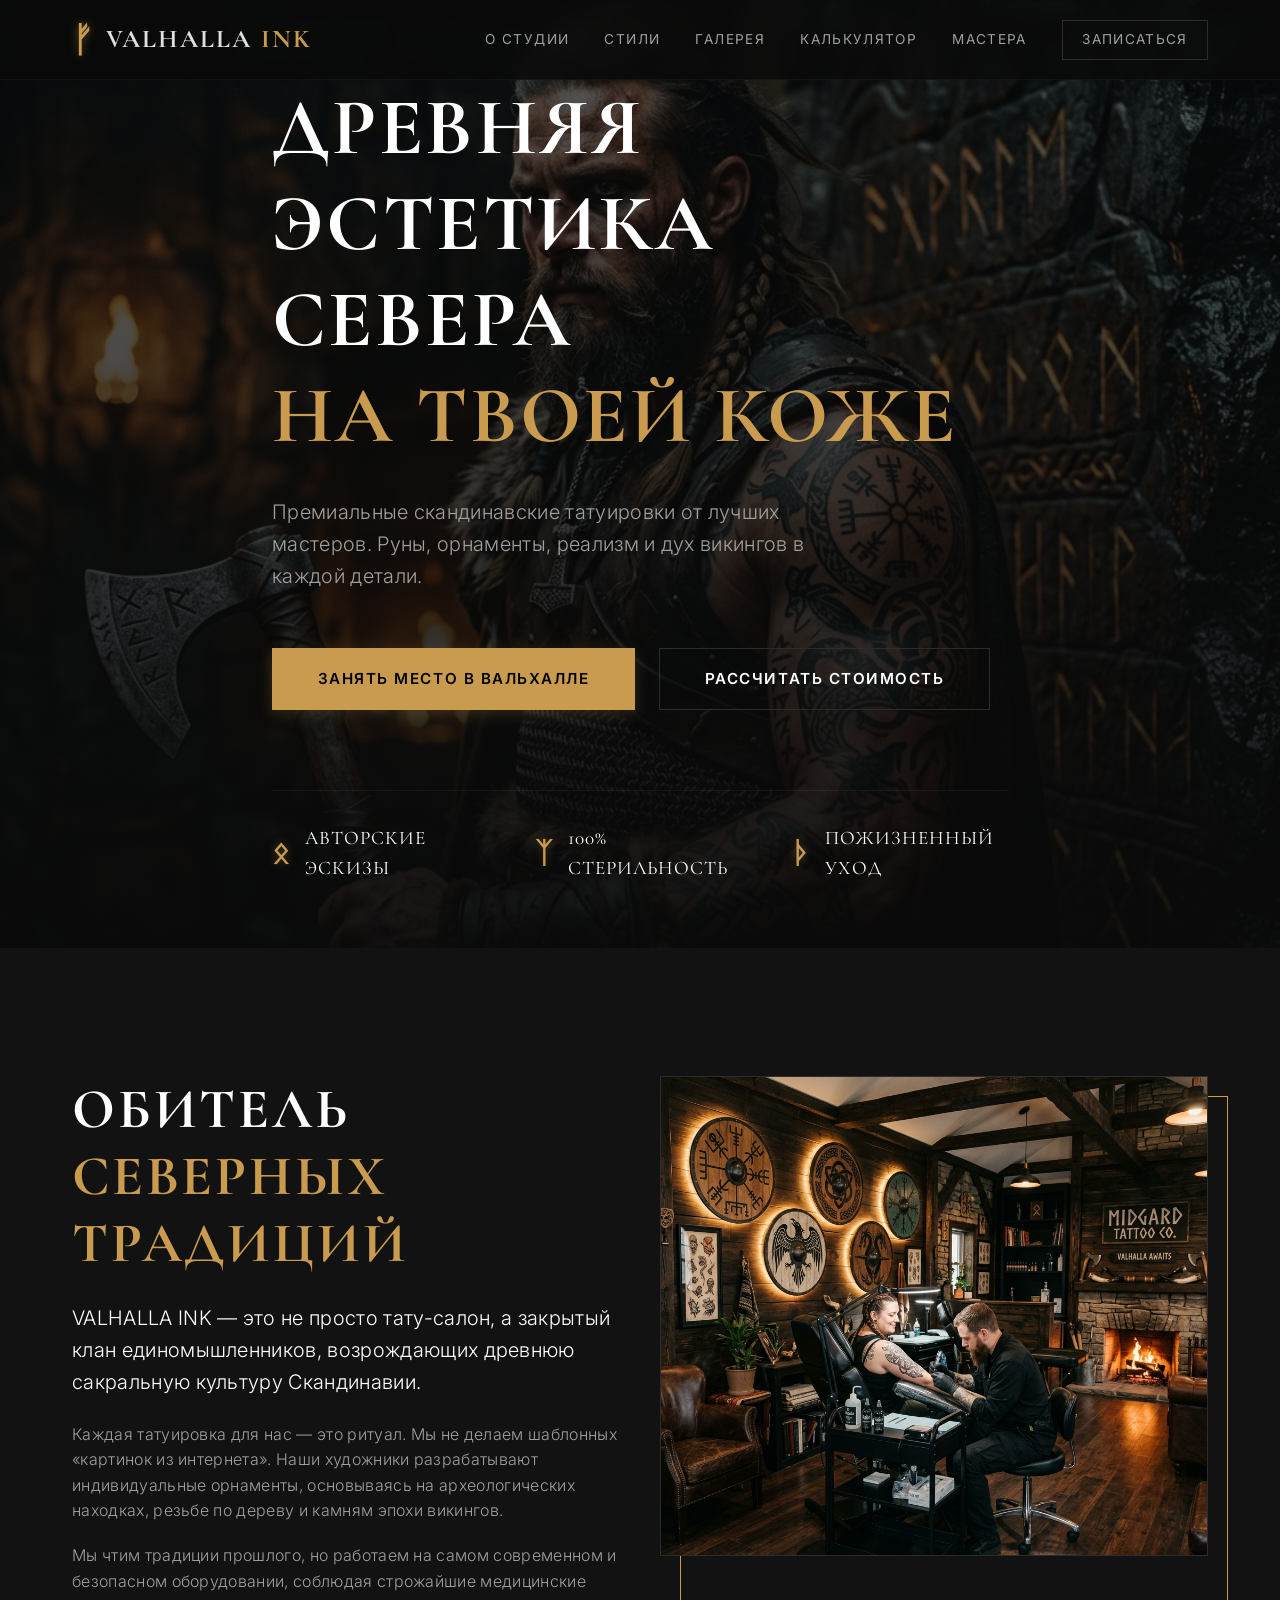
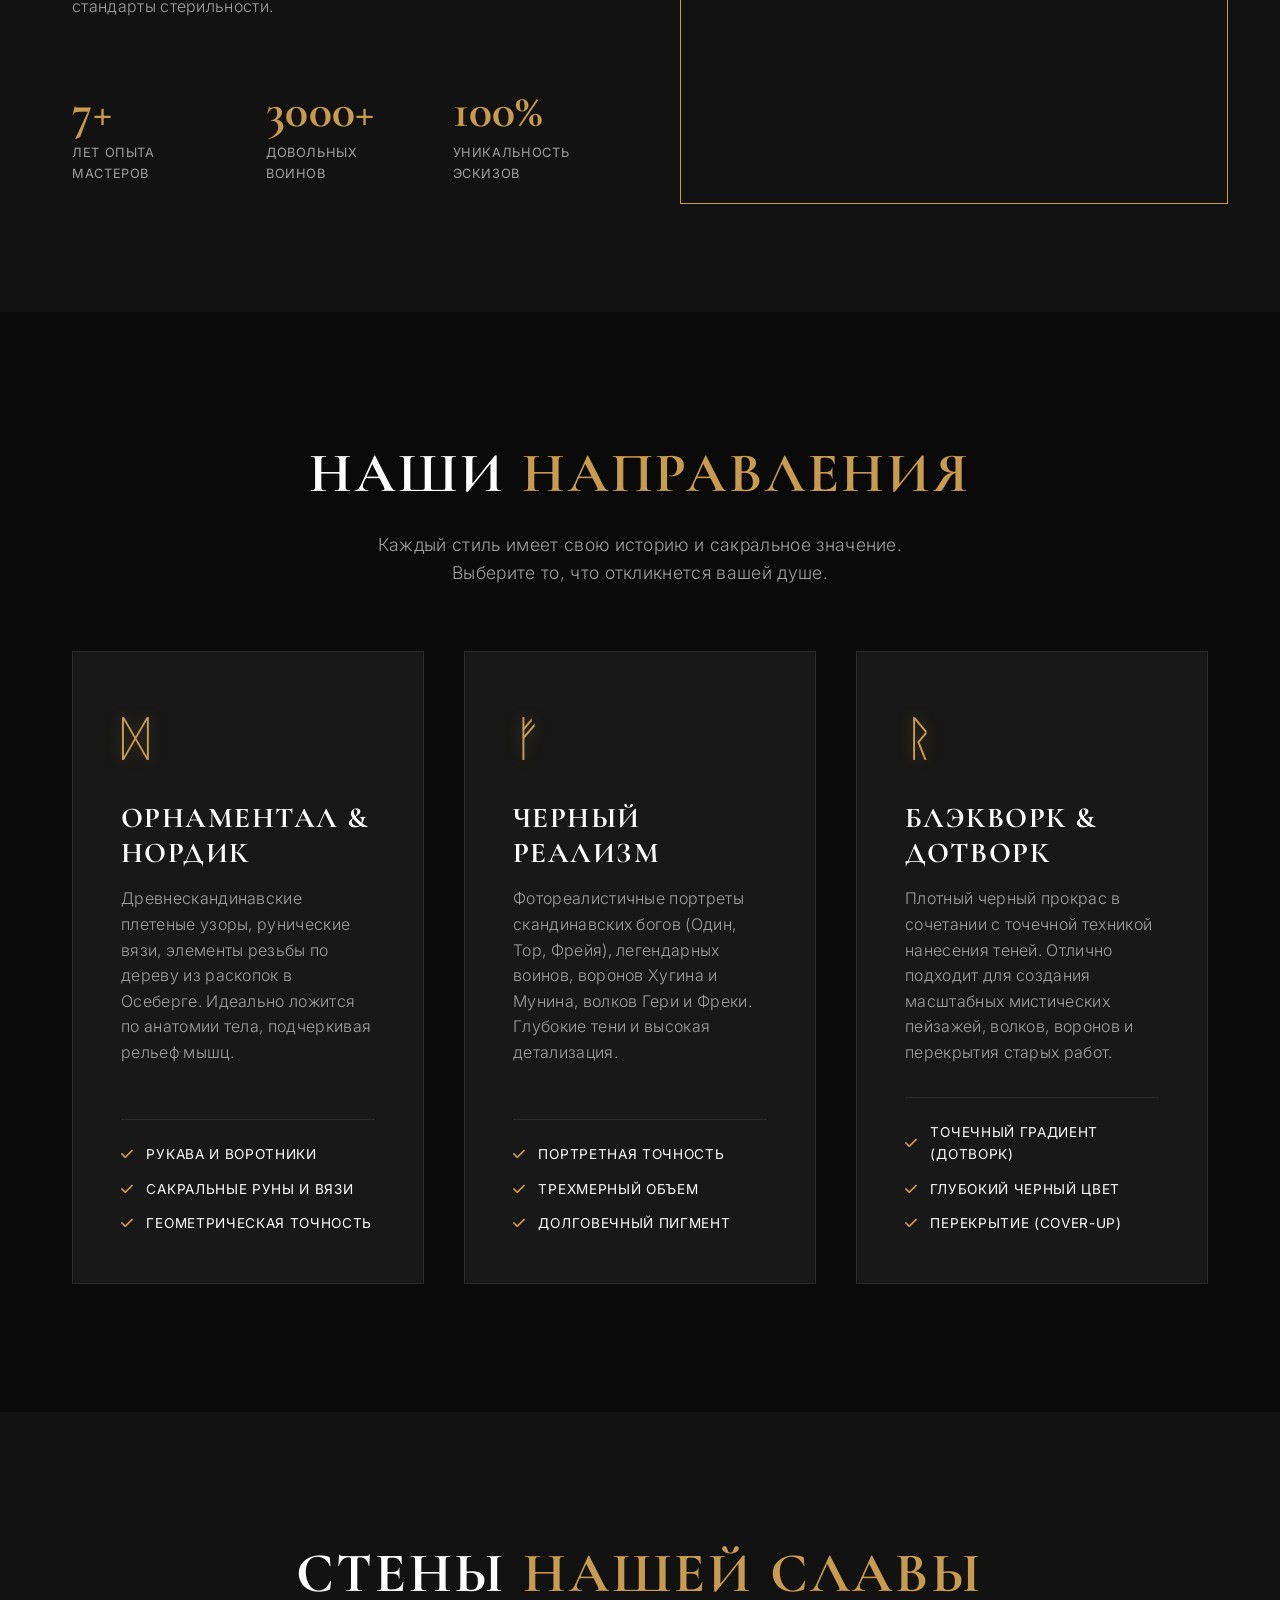
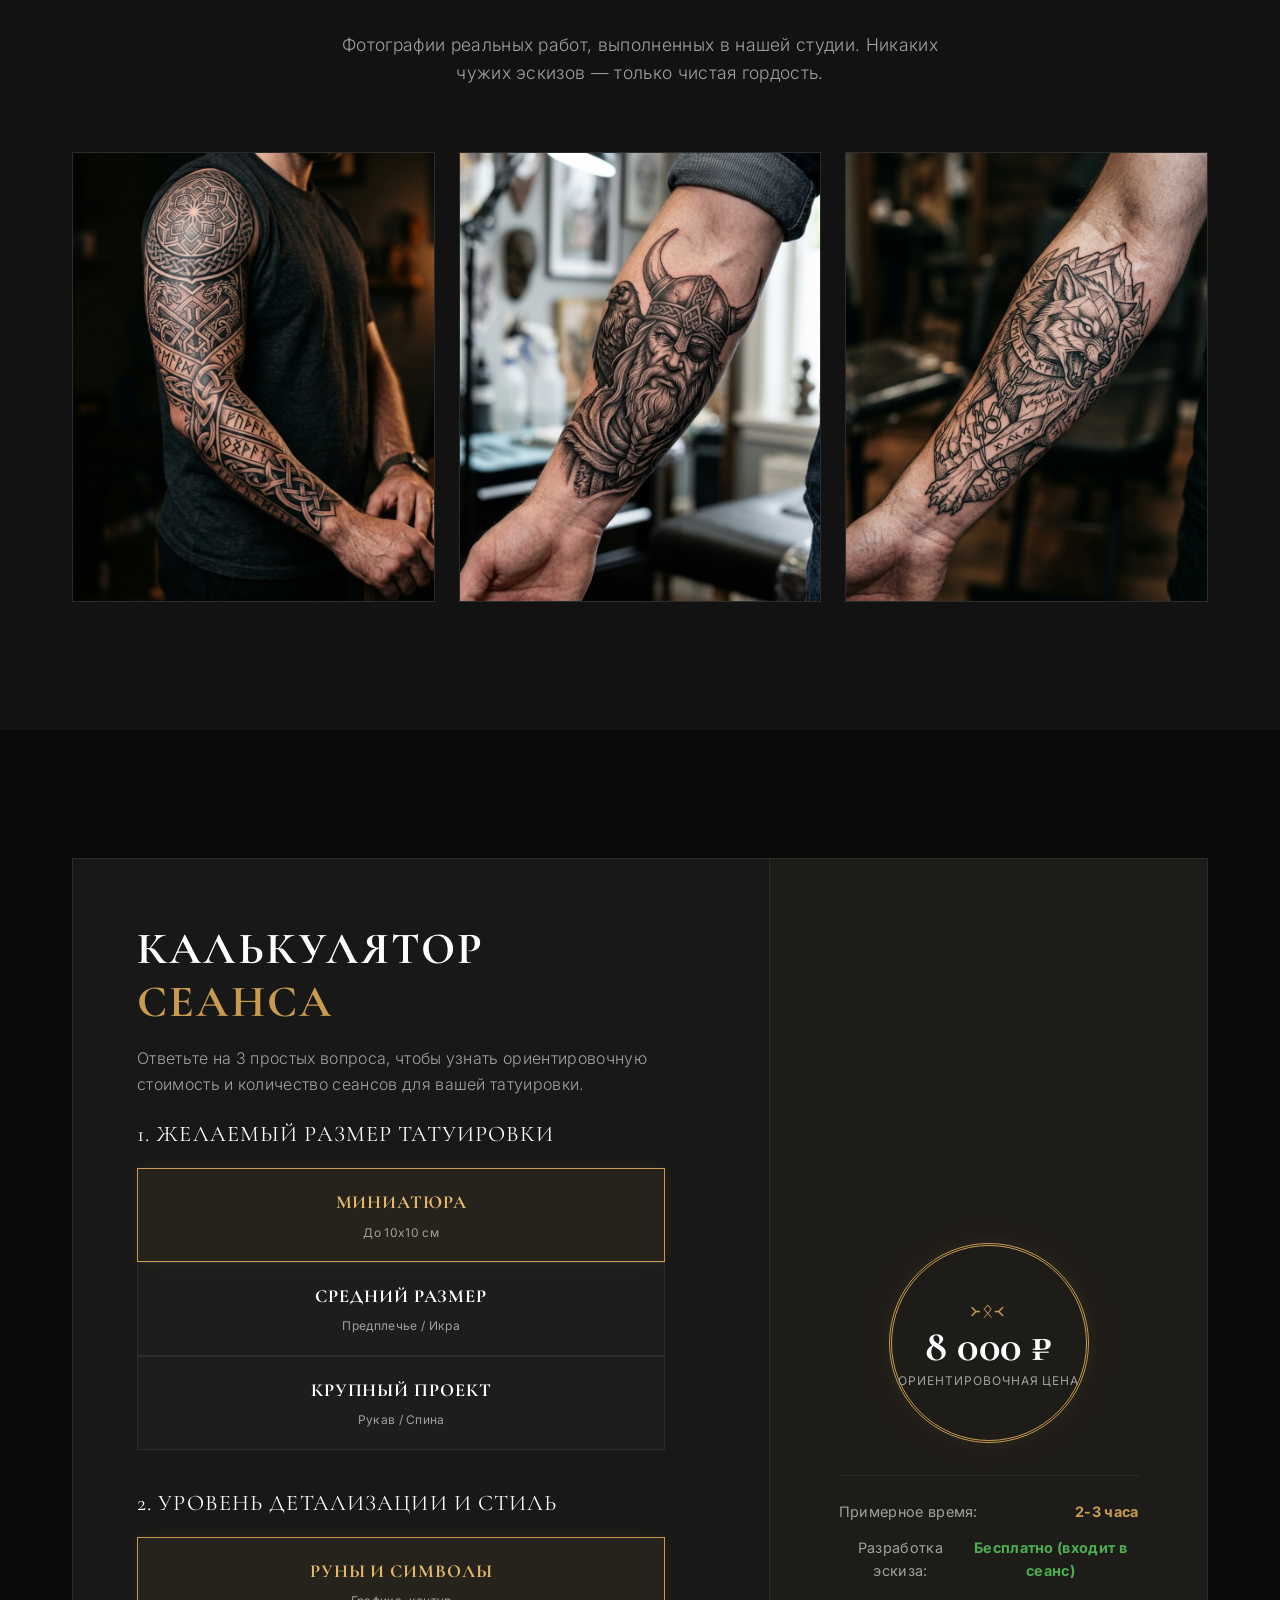
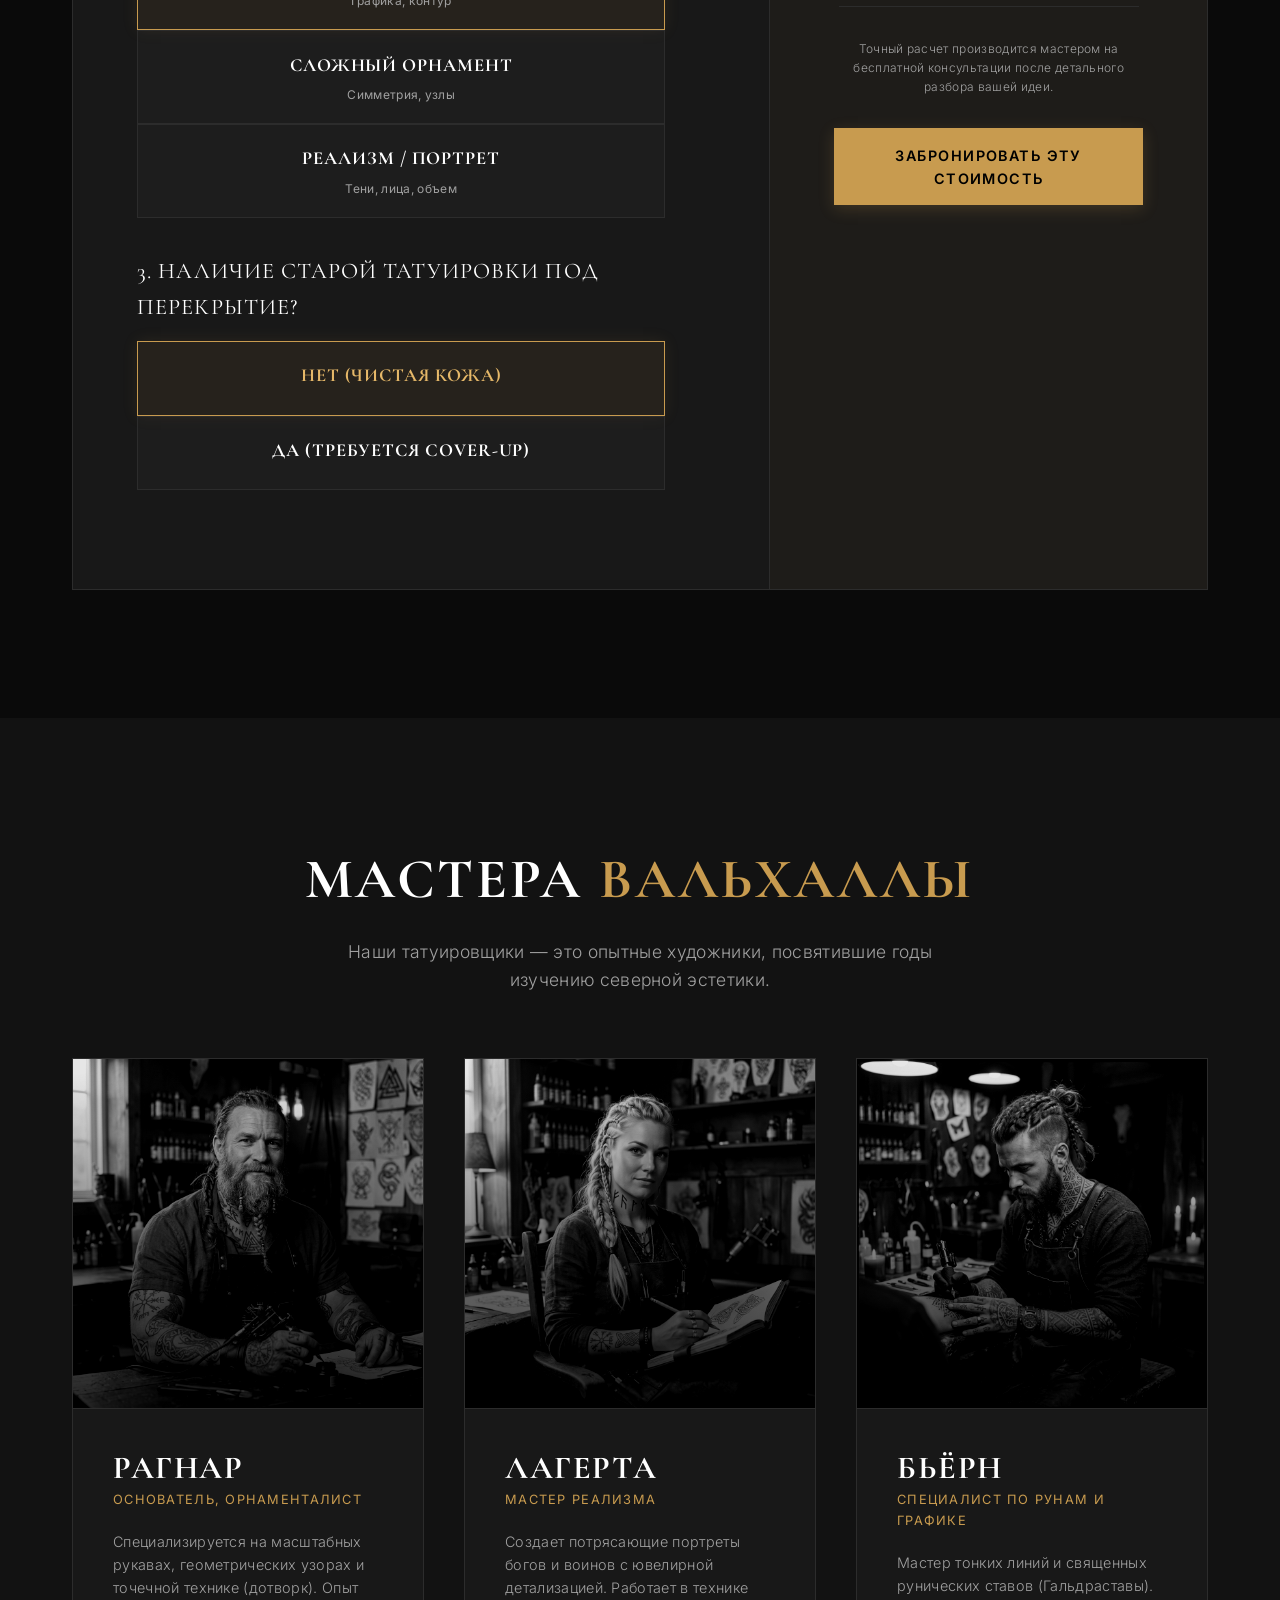
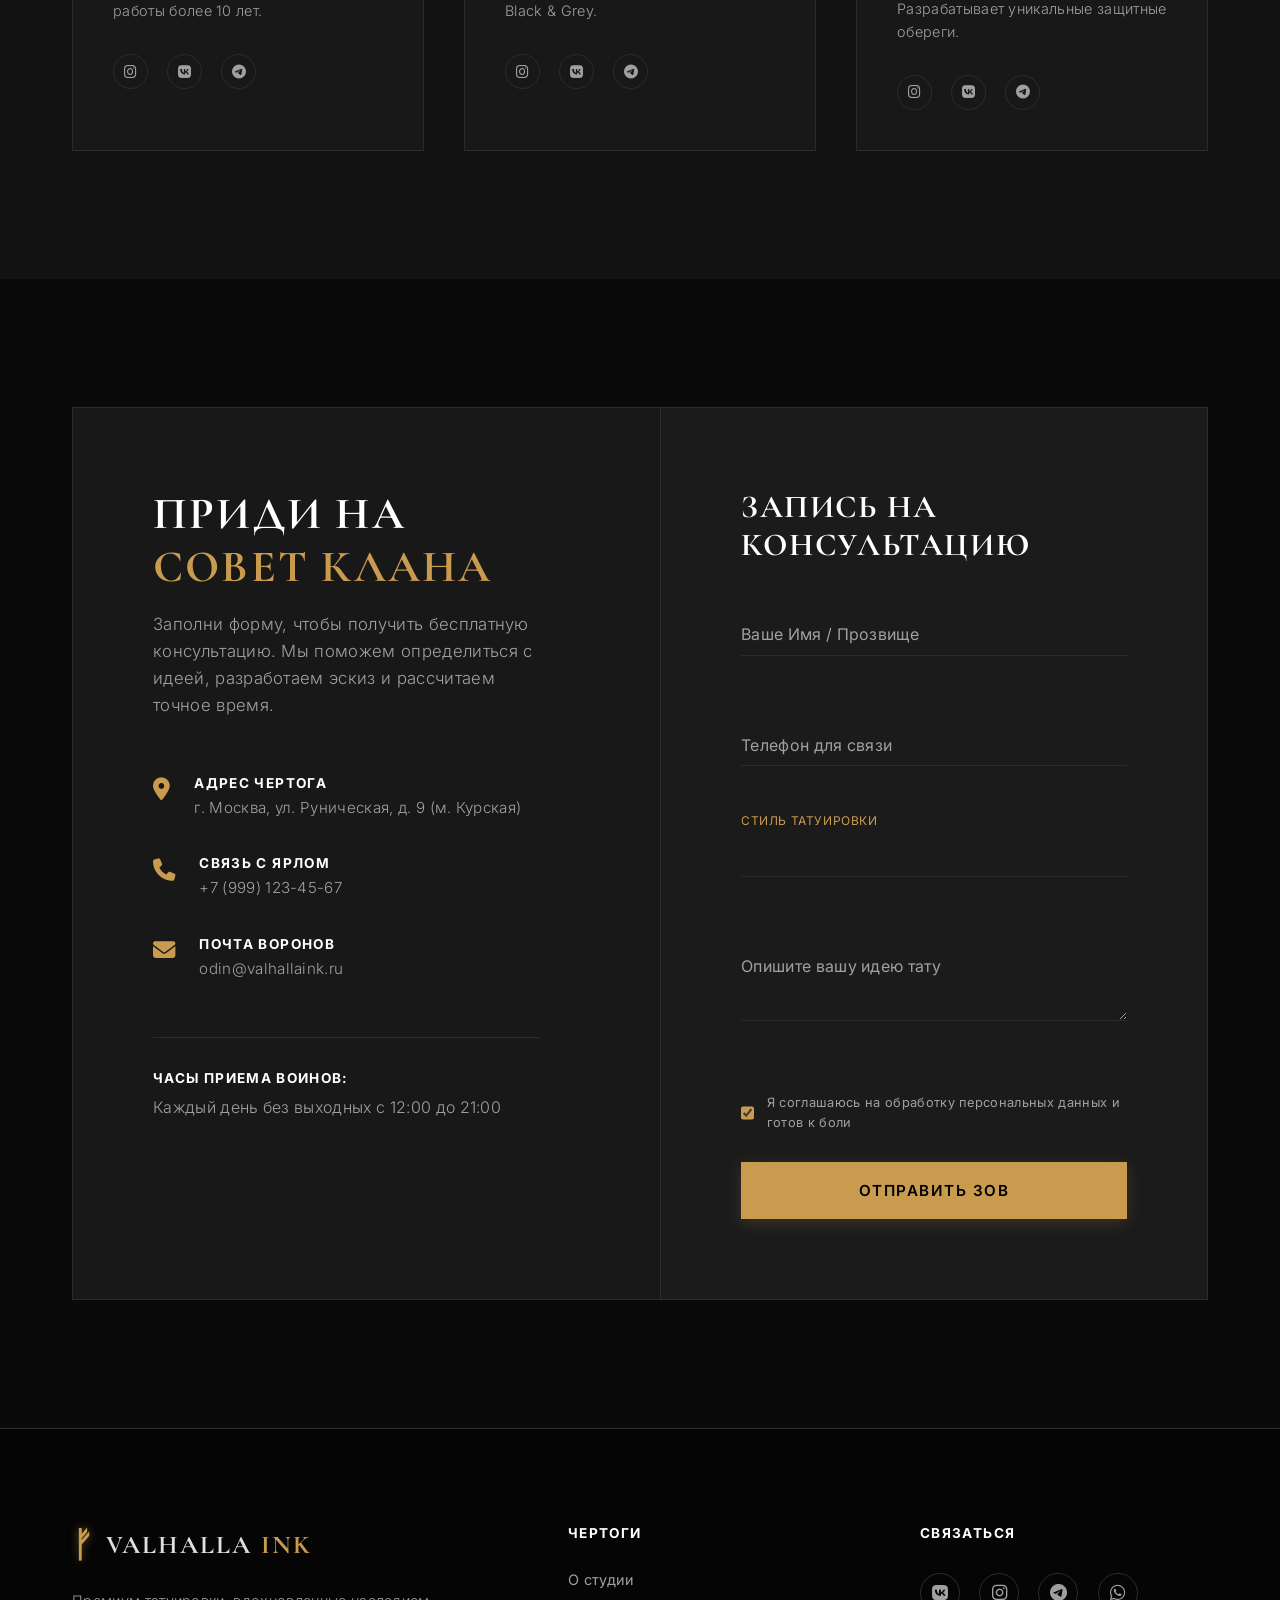
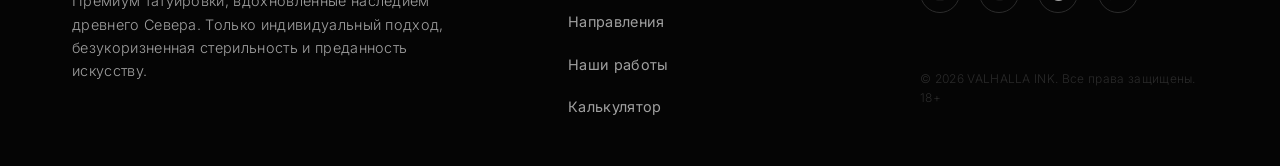
==== index.html @ d4199918 "Deploy Viking Tattoo Salon prototype to GitHub Pages" ====
<!DOCTYPE html>
<html lang="ru">
<head>
    <meta charset="UTF-8">
    <meta name="viewport" content="width=device-width, initial-scale=1.0">
    <title>Valhalla Ink — Премиум Тату-Салон в Стиле Викингов</title>
    <!-- Google Fonts for premium Viking aesthetics -->
    <link rel="preconnect" href="https://fonts.googleapis.com">
    <link rel="preconnect" href="https://fonts.gstatic.com" crossorigin>
    <link href="https://fonts.googleapis.com/css2?family=Cormorant+Garamond:ital,wght@0,400;0,700;1,400&family=Inter:wght@300;400;600&display=swap" rel="stylesheet">
    <!-- FontAwesome for icons -->
    <link rel="stylesheet" href="https://cdnjs.cloudflare.com/ajax/libs/font-awesome/6.4.0/css/all.min.css">
    <link rel="stylesheet" href="style.css">
</head>
<body>

    <!-- Navigation -->
    <header class="header">
        <div class="container header-container">
            <a href="#" class="logo">
                <span class="rune-logo">ᚠ</span>
                <span class="logo-text">VALHALLA <span class="accent">INK</span></span>
            </a>
            <nav class="nav">
                <a href="#about" class="nav-link">О студии</a>
                <a href="#styles" class="nav-link">Стили</a>
                <a href="#gallery" class="nav-link">Галерея</a>
                <a href="#calculator" class="nav-link">Калькулятор</a>
                <a href="#masters" class="nav-link">Мастера</a>
                <a href="#contacts" class="nav-link btn btn-outline nav-btn">Записаться</a>
            </nav>
            <button class="burger" id="burger-btn" aria-label="Открыть меню">
                <span></span>
                <span></span>
                <span></span>
            </button>
        </div>
    </header>

    <!-- Mobile Menu Overlay -->
    <div class="mobile-menu" id="mobile-menu">
        <a href="#about" class="mobile-link">О студии</a>
        <a href="#styles" class="mobile-link">Стили</a>
        <a href="#gallery" class="mobile-link">Галерея</a>
        <a href="#calculator" class="mobile-link">Калькулятор</a>
        <a href="#masters" class="mobile-link">Мастера</a>
        <a href="#contacts" class="mobile-link btn btn-primary">Записаться</a>
    </div>

    <!-- Hero Section -->
    <section class="hero">
        <div class="hero-bg" style="background-image: linear-gradient(rgba(10, 10, 10, 0.6), rgba(10, 10, 10, 0.95)), url('images/hero_bg.png');"></div>
        <div class="container hero-content">
            <h1 class="hero-title">Древняя Эстетика Севера <br><span class="accent">На Твоей Коже</span></h1>
            <p class="hero-subtitle">Премиальные скандинавские татуировки от лучших мастеров. Руны, орнаменты, реализм и дух викингов в каждой детали.</p>
            <div class="hero-actions">
                <a href="#contacts" class="btn btn-primary btn-lg">Занять место в Вальхалле</a>
                <a href="#calculator" class="btn btn-outline btn-lg">Рассчитать стоимость</a>
            </div>
            <div class="hero-features">
                <div class="feature-item">
                    <span class="feature-icon">ᛟ</span>
                    <span class="feature-text">Авторские эскизы</span>
                </div>
                <div class="feature-item">
                    <span class="feature-icon">ᛉ</span>
                    <span class="feature-text">100% Стерильность</span>
                </div>
                <div class="feature-item">
                    <span class="feature-icon">ᚦ</span>
                    <span class="feature-text">Пожизненный уход</span>
                </div>
            </div>
        </div>
    </section>

    <!-- About Section -->
    <section class="about" id="about">
        <div class="container">
            <div class="grid grid-2">
                <div class="about-info">
                    <h2 class="section-title">Обитель <br><span class="accent">Северных Традиций</span></h2>
                    <p class="text-lead">VALHALLA INK — это не просто тату-салон, а закрытый клан единомышленников, возрождающих древнюю сакральную культуру Скандинавии.</p>
                    <p>Каждая татуировка для нас — это ритуал. Мы не делаем шаблонных «картинок из интернета». Наши художники разрабатывают индивидуальные орнаменты, основываясь на археологических находках, резьбе по дереву и камням эпохи викингов.</p>
                    <p>Мы чтим традиции прошлого, но работаем на самом современном и безопасном оборудовании, соблюдая строжайшие медицинские стандарты стерильности.</p>
                    
                    <div class="about-stats">
                        <div class="stat-item">
                            <span class="stat-num accent">7+</span>
                            <span class="stat-label">Лет опыта мастеров</span>
                        </div>
                        <div class="stat-item">
                            <span class="stat-num accent">3000+</span>
                            <span class="stat-label">Довольных воинов</span>
                        </div>
                        <div class="stat-item">
                            <span class="stat-num accent">100%</span>
                            <span class="stat-label">Уникальность эскизов</span>
                        </div>
                    </div>
                </div>
                <div class="about-image-wrapper">
                    <img src="images/studio.png" alt="Интерьер Valhalla Ink" class="about-image shadow-premium">
                    <div class="image-accent-border"></div>
                </div>
            </div>
        </div>
    </section>

    <!-- Styles Section -->
    <section class="styles" id="styles">
        <div class="container">
            <div class="text-center">
                <h2 class="section-title">Наши <span class="accent">Направления</span></h2>
                <p class="section-subtitle">Каждый стиль имеет свою историю и сакральное значение. Выберите то, что откликнется вашей душе.</p>
            </div>
            
            <div class="grid grid-3 styles-grid">
                <!-- Style 1 -->
                <div class="style-card card-premium">
                    <div class="style-icon">ᛞ</div>
                    <h3>Орнаментал & Нордик</h3>
                    <p>Древнескандинавские плетеные узоры, рунические вязи, элементы резьбы по дереву из раскопок в Осеберге. Идеально ложится по анатомии тела, подчеркивая рельеф мышц.</p>
                    <ul class="style-features">
                        <li><i class="fa-solid fa-check text-accent"></i> Рукава и воротники</li>
                        <li><i class="fa-solid fa-check text-accent"></i> Сакральные руны и вязи</li>
                        <li><i class="fa-solid fa-check text-accent"></i> Геометрическая точность</li>
                    </ul>
                </div>
                
                <!-- Style 2 -->
                <div class="style-card card-premium">
                    <div class="style-icon">ᚠ</div>
                    <h3>Черный Реализм</h3>
                    <p>Фотореалистичные портреты скандинавских богов (Один, Тор, Фрейя), легендарных воинов, воронов Хугина и Мунина, волков Гери и Фреки. Глубокие тени и высокая детализация.</p>
                    <ul class="style-features">
                        <li><i class="fa-solid fa-check text-accent"></i> Портретная точность</li>
                        <li><i class="fa-solid fa-check text-accent"></i> Трехмерный объем</li>
                        <li><i class="fa-solid fa-check text-accent"></i> Долговечный пигмент</li>
                    </ul>
                </div>

                <!-- Style 3 -->
                <div class="style-card card-premium">
                    <div class="style-icon">ᚱ</div>
                    <h3>Блэкворк & Дотворк</h3>
                    <p>Плотный черный прокрас в сочетании с точечной техникой нанесения теней. Отлично подходит для создания масштабных мистических пейзажей, волков, воронов и перекрытия старых работ.</p>
                    <ul class="style-features">
                        <li><i class="fa-solid fa-check text-accent"></i> Точечный градиент (дотворк)</li>
                        <li><i class="fa-solid fa-check text-accent"></i> Глубокий черный цвет</li>
                        <li><i class="fa-solid fa-check text-accent"></i> Перекрытие (Cover-up)</li>
                    </ul>
                </div>
            </div>
        </div>
    </section>

    <!-- Gallery Section -->
    <section class="gallery" id="gallery">
        <div class="container">
            <div class="text-center">
                <h2 class="section-title">Стены <span class="accent">Нашей Славы</span></h2>
                <p class="section-subtitle">Фотографии реальных работ, выполненных в нашей студии. Никаких чужих эскизов — только чистая гордость.</p>
            </div>
            
            <div class="gallery-grid">
                <!-- Gallery 1 -->
                <div class="gallery-item">
                    <img src="images/sleeve.png" alt="Скандинавский орнаментальный рукав" class="gallery-img">
                    <div class="gallery-overlay">
                        <div class="gallery-info">
                            <span class="gallery-tag">Орнаментал</span>
                            <h3>Рукав «Узлы Иггдрасиля»</h3>
                            <p>Мастер Рагнар. 4 сеанса по 6 часов.</p>
                        </div>
                    </div>
                </div>

                <!-- Gallery 2 -->
                <div class="gallery-item">
                    <img src="images/odin.png" alt="Реалистичная татуировка Один" class="gallery-img">
                    <div class="gallery-overlay">
                        <div class="gallery-info">
                            <span class="gallery-tag">Реализм</span>
                            <h3>Один Всеотче и Вороны</h3>
                            <p>Мастер Лагерта. 3 сеанса.</p>
                        </div>
                    </div>
                </div>

                <!-- Gallery 3 -->
                <div class="gallery-item">
                    <img src="images/fenrir.png" alt="Дотворк тату волка Фенрира" class="gallery-img">
                    <div class="gallery-overlay">
                        <div class="gallery-info">
                            <span class="gallery-tag">Блэкворк / Дотворк</span>
                            <h3>Ярость Фенрира и Руны</h3>
                            <p>Мастер Рагнар. 2 сеанса.</p>
                        </div>
                    </div>
                </div>
            </div>
        </div>
    </section>

    <!-- Interactive Calculator Section -->
    <section class="calculator-section" id="calculator">
        <div class="container">
            <div class="grid grid-2-wide card-premium calc-wrapper">
                <div class="calc-inputs">
                    <h2 class="section-title-sm">Калькулятор <span class="accent">Сеанса</span></h2>
                    <p class="text-muted">Ответьте на 3 простых вопроса, чтобы узнать ориентировочную стоимость и количество сеансов для вашей татуировки.</p>
                    
                    <div class="form-group">
                        <label class="form-label">1. Желаемый размер татуировки</label>
                        <div class="calc-options grid-3-flat">
                            <div class="calc-opt-box active" data-name="size" data-value="small" data-price="8000" data-time="2-3 часа">
                                <span class="opt-title">Миниатюра</span>
                                <span class="opt-desc">До 10х10 см</span>
                            </div>
                            <div class="calc-opt-box" data-name="size" data-value="medium" data-price="18000" data-time="1 сеанс (6ч)">
                                <span class="opt-title">Средний размер</span>
                                <span class="opt-desc">Предплечье / Икра</span>
                            </div>
                            <div class="calc-opt-box" data-name="size" data-value="large" data-price="45000" data-time="3-4 сеанса">
                                <span class="opt-title">Крупный проект</span>
                                <span class="opt-desc">Рукав / Спина</span>
                            </div>
                        </div>
                    </div>

                    <div class="form-group">
                        <label class="form-label">2. Уровень детализации и стиль</label>
                        <div class="calc-options grid-3-flat">
                            <div class="calc-opt-box active" data-name="style" data-value="rune" data-multiplier="1.0">
                                <span class="opt-title">Руны и символы</span>
                                <span class="opt-desc">Графика, контур</span>
                            </div>
                            <div class="calc-opt-box" data-name="style" data-value="ornament" data-multiplier="1.2">
                                <span class="opt-title">Сложный орнамент</span>
                                <span class="opt-desc">Симметрия, узлы</span>
                            </div>
                            <div class="calc-opt-box" data-name="style" data-value="realism" data-multiplier="1.5">
                                <span class="opt-title">Реализм / Портрет</span>
                                <span class="opt-desc">Тени, лица, объем</span>
                            </div>
                        </div>
                    </div>

                    <div class="form-group">
                        <label class="form-label">3. Наличие старой татуировки под перекрытие?</label>
                        <div class="calc-options grid-2-flat">
                            <div class="calc-opt-box active" data-name="coverup" data-value="no" data-add="0">
                                <span class="opt-title">Нет (Чистая кожа)</span>
                            </div>
                            <div class="calc-opt-box" data-name="coverup" data-value="yes" data-add="5000">
                                <span class="opt-title">Да (Требуется Cover-Up)</span>
                            </div>
                        </div>
                    </div>
                </div>

                <div class="calc-results text-center">
                    <div class="shield-indicator">
                        <div class="shield-inner">
                            <span class="shield-rune">᚛ᛟ᚜</span>
                            <div class="price-value"><span id="calc-price">8 000</span> ₽</div>
                            <div class="price-label">Ориентировочная цена</div>
                        </div>
                    </div>
                    <div class="result-details">
                        <div class="res-detail-item">
                            <span class="detail-label">Примерное время:</span>
                            <strong id="calc-time" class="accent">2-3 часа</strong>
                        </div>
                        <div class="res-detail-item">
                            <span class="detail-label">Разработка эскиза:</span>
                            <strong class="text-green">Бесплатно (входит в сеанс)</strong>
                        </div>
                    </div>
                    <p class="calc-notice">Точный расчет производится мастером на бесплатной консультации после детального разбора вашей идеи.</p>
                    <a href="#contacts" class="btn btn-primary btn-block">Забронировать эту стоимость</a>
                </div>
            </div>
        </div>
    </section>

    <!-- Masters Section -->
    <section class="masters" id="masters">
        <div class="container">
            <div class="text-center">
                <h2 class="section-title">Мастера <span class="accent">Вальхаллы</span></h2>
                <p class="section-subtitle">Наши татуировщики — это опытные художники, посвятившие годы изучению северной эстетики.</p>
            </div>
            
            <div class="grid grid-3">
                <!-- Master 1 -->
                <div class="master-card card-premium">
                    <div class="master-img-wrapper">
                        <div class="master-placeholder-img m1-img"></div>
                    </div>
                    <div class="master-info">
                        <h3>Рагнар</h3>
                        <span class="master-role accent">Основатель, орнаменталист</span>
                        <p class="master-bio">Специализируется на масштабных рукавах, геометрических узорах и точечной технике (дотворк). Опыт работы более 10 лет.</p>
                        <div class="master-socials">
                            <a href="#" class="master-social-link"><i class="fa-brands fa-instagram"></i></a>
                            <a href="#" class="master-social-link"><i class="fa-brands fa-vk"></i></a>
                            <a href="#" class="master-social-link"><i class="fa-brands fa-telegram"></i></a>
                        </div>
                    </div>
                </div>

                <!-- Master 2 -->
                <div class="master-card card-premium">
                    <div class="master-img-wrapper">
                        <div class="master-placeholder-img m2-img"></div>
                    </div>
                    <div class="master-info">
                        <h3>Лагерта</h3>
                        <span class="master-role accent">Мастер реализма</span>
                        <p class="master-bio">Создает потрясающие портреты богов и воинов с ювелирной детализацией. Работает в технике Black & Grey.</p>
                        <div class="master-socials">
                            <a href="#" class="master-social-link"><i class="fa-brands fa-instagram"></i></a>
                            <a href="#" class="master-social-link"><i class="fa-brands fa-vk"></i></a>
                            <a href="#" class="master-social-link"><i class="fa-brands fa-telegram"></i></a>
                        </div>
                    </div>
                </div>

                <!-- Master 3 -->
                <div class="master-card card-premium">
                    <div class="master-img-wrapper">
                        <div class="master-placeholder-img m3-img"></div>
                    </div>
                    <div class="master-info">
                        <h3>Бьёрн</h3>
                        <span class="master-role accent">Специалист по рунам и графике</span>
                        <p class="master-bio">Мастер тонких линий и священных рунических ставов (Гальдраставы). Разрабатывает уникальные защитные обереги.</p>
                        <div class="master-socials">
                            <a href="#" class="master-social-link"><i class="fa-brands fa-instagram"></i></a>
                            <a href="#" class="master-social-link"><i class="fa-brands fa-vk"></i></a>
                            <a href="#" class="master-social-link"><i class="fa-brands fa-telegram"></i></a>
                        </div>
                    </div>
                </div>
            </div>
        </div>
    </section>

    <!-- Appointment & Contact Section -->
    <section class="contacts" id="contacts">
        <div class="container">
            <div class="grid grid-2 card-premium contact-wrapper">
                <div class="contact-info-block">
                    <h2 class="section-title-sm">Приди на <span class="accent">Совет Клана</span></h2>
                    <p class="contact-desc">Заполни форму, чтобы получить бесплатную консультацию. Мы поможем определиться с идеей, разработаем эскиз и рассчитаем точное время.</p>
                    
                    <div class="contact-list">
                        <div class="contact-item">
                            <i class="fa-solid fa-location-dot contact-icon"></i>
                            <div>
                                <h4>Адрес Чертога</h4>
                                <p>г. Москва, ул. Руническая, д. 9 (м. Курская)</p>
                            </div>
                        </div>
                        
                        <div class="contact-item">
                            <i class="fa-solid fa-phone contact-icon"></i>
                            <div>
                                <h4>Связь с ярлом</h4>
                                <p>+7 (999) 123-45-67</p>
                            </div>
                        </div>

                        <div class="contact-item">
                            <i class="fa-solid fa-envelope contact-icon"></i>
                            <div>
                                <h4>Почта воронов</h4>
                                <p>odin@valhallaink.ru</p>
                            </div>
                        </div>
                    </div>

                    <div class="working-hours">
                        <h4>Часы приема воинов:</h4>
                        <p>Каждый день без выходных с 12:00 до 21:00</p>
                    </div>
                </div>

                <div class="contact-form-block">
                    <form id="booking-form" class="booking-form">
                        <h3 class="form-title">Запись на консультацию</h3>
                        
                        <div class="form-group">
                            <input type="text" id="user-name" name="name" class="form-input" placeholder=" " required>
                            <label for="user-name" class="floating-label">Ваше Имя / Прозвище</label>
                        </div>

                        <div class="form-group">
                            <input type="tel" id="user-phone" name="phone" class="form-input" placeholder=" " required>
                            <label for="user-phone" class="floating-label">Телефон для связи</label>
                        </div>

                        <div class="form-group">
                            <select id="tattoo-style" name="style" class="form-input form-select">
                                <option value="" disabled selected hidden></option>
                                <option value="ornamental">Орнаментал / Нордик</option>
                                <option value="realism">Черный Реализм</option>
                                <option value="blackwork">Блэкворк / Дотворк</option>
                                <option value="other">Другое / Пока не знаю</option>
                            </select>
                            <label for="tattoo-style" class="floating-label select-label">Стиль татуировки</label>
                        </div>

                        <div class="form-group">
                            <textarea id="user-idea" name="idea" class="form-input form-textarea" placeholder=" "></textarea>
                            <label for="user-idea" class="floating-label">Опишите вашу идею тату</label>
                        </div>

                        <div class="form-checkbox">
                            <input type="checkbox" id="user-agreed" required checked>
                            <label for="user-agreed">Я соглашаюсь на обработку персональных данных и готов к боли</label>
                        </div>

                        <button type="submit" class="btn btn-primary btn-block btn-lg" id="submit-btn">Отправить зов</button>
                    </form>
                    <div id="form-success" class="form-success-message hidden">
                        <span class="success-rune">᚛ᛗ᚜</span>
                        <h3>Твой зов услышан!</h3>
                        <p>Мастер свяжется с тобой в течение 30 минут, чтобы согласовать время консультации.</p>
                        <button class="btn btn-outline" id="reset-form-btn">Отправить еще раз</button>
                    </div>
                </div>
            </div>
        </div>
    </section>

    <!-- Footer -->
    <footer class="footer">
        <div class="container footer-container">
            <div class="footer-brand">
                <a href="#" class="logo footer-logo">
                    <span class="rune-logo">ᚠ</span>
                    <span class="logo-text">VALHALLA <span class="accent">INK</span></span>
                </a>
                <p class="footer-desc">Премиум татуировки, вдохновленные наследием древнего Севера. Только индивидуальный подход, безукоризненная стерильность и преданность искусству.</p>
            </div>
            <div class="footer-links">
                <h4>Чертоги</h4>
                <a href="#about" class="footer-link">О студии</a>
                <a href="#styles" class="footer-link">Направления</a>
                <a href="#gallery" class="footer-link">Наши работы</a>
                <a href="#calculator" class="footer-link">Калькулятор</a>
            </div>
            <div class="footer-social">
                <h4>Связаться</h4>
                <div class="social-icons">
                    <a href="#" class="social-icon" aria-label="VKontakte"><i class="fa-brands fa-vk"></i></a>
                    <a href="#" class="social-icon" aria-label="Instagram"><i class="fa-brands fa-instagram"></i></a>
                    <a href="#" class="social-icon" aria-label="Telegram"><i class="fa-brands fa-telegram"></i></a>
                    <a href="#" class="social-icon" aria-label="WhatsApp"><i class="fa-brands fa-whatsapp"></i></a>
                </div>
                <p class="legal-text">© 2026 VALHALLA INK. Все права защищены. 18+</p>
            </div>
        </div>
    </footer>

    <script src="script.js"></script>
</body>
</html>
---- style.css ----
/* ----------------------------------------------------
   DESIGN SYSTEM & VARIABLES
---------------------------------------------------- */
:root {
    --bg-primary: #0a0a0a;
    --bg-secondary: #121212;
    --bg-card: #181818;
    --bg-card-hover: #222222;
    
    --color-text: #e0e0e0;
    --color-text-muted: #a0a0a0;
    
    --color-accent: #c89b4f;      /* Norse gold / bronze */
    --color-accent-light: #e5b869;/* Bright gold */
    --color-accent-dark: #8c6527; /* Dark bronze */
    
    --color-success: #4caf50;
    --color-border: #2c2c2c;
    
    --font-headers: 'Cormorant Garamond', serif;
    --font-body: 'Inter', sans-serif;
    
    --transition: all 0.3s cubic-bezier(0.25, 0.8, 0.25, 1);
    --shadow-premium: 0 15px 35px rgba(0, 0, 0, 0.7);
    --shadow-gold: 0 10px 30px rgba(200, 155, 79, 0.15);
}

/* ----------------------------------------------------
   BASE STYLES & RESET
---------------------------------------------------- */
* {
    margin: 0;
    padding: 0;
    box-sizing: border-box;
}

html {
    scroll-behavior: smooth;
    font-size: 16px;
}

body {
    background-color: var(--bg-primary);
    color: var(--color-text);
    font-family: var(--font-body);
    line-height: 1.6;
    overflow-x: hidden;
    letter-spacing: 0.02em;
}

img {
    max-width: 100%;
    height: auto;
    display: block;
}

a {
    color: inherit;
    text-decoration: none;
    transition: var(--transition);
}

/* ----------------------------------------------------
   LAYOUTS & UTILITIES
---------------------------------------------------- */
.container {
    width: 100%;
    max-width: 1200px;
    margin: 0 auto;
    padding: 0 2rem;
}

.grid {
    display: grid;
    gap: 2.5rem;
}

.grid-2 {
    grid-template-columns: repeat(2, 1fr);
}

.grid-2-wide {
    grid-template-columns: 1.2fr 0.8fr;
}

.grid-3 {
    grid-template-columns: repeat(3, 1fr);
}

.grid-3-flat {
    grid-template-columns: repeat(3, 1fr);
    gap: 1rem;
}

.grid-2-flat {
    grid-template-columns: repeat(2, 1fr);
    gap: 1rem;
}

@media (max-width: 992px) {
    .grid-2, .grid-2-wide, .grid-3 {
        grid-template-columns: 1fr;
    }
    .grid-3-flat {
        grid-template-columns: 1fr;
    }
}

.text-center { text-align: center; }
.accent { color: var(--color-accent); }
.text-muted { color: var(--color-text-muted); }
.text-green { color: var(--color-success); }
.hidden { display: none !important; }

/* ----------------------------------------------------
   TYPOGRAPHY
---------------------------------------------------- */
h1, h2, h3, h4 {
    font-family: var(--font-headers);
    font-weight: 700;
    color: #ffffff;
    line-height: 1.2;
}

.section-title {
    font-size: 3.5rem;
    text-transform: uppercase;
    letter-spacing: 0.05em;
    margin-bottom: 1.5rem;
    position: relative;
}

.section-title-sm {
    font-size: 2.8rem;
    text-transform: uppercase;
    letter-spacing: 0.05em;
    margin-bottom: 1rem;
}

.section-subtitle {
    font-size: 1.1rem;
    color: var(--color-text-muted);
    max-width: 600px;
    margin: 0 auto 4rem auto;
}

.text-lead {
    font-size: 1.25rem;
    font-weight: 300;
    color: #ffffff;
    margin-bottom: 1.5rem;
}

p {
    margin-bottom: 1.2rem;
    font-weight: 300;
    color: var(--color-text-muted);
}

/* ----------------------------------------------------
   BUTTONS
---------------------------------------------------- */
.btn {
    display: inline-flex;
    align-items: center;
    justify-content: center;
    padding: 0.9rem 2.2rem;
    font-family: var(--font-body);
    font-size: 0.9rem;
    font-weight: 600;
    text-transform: uppercase;
    letter-spacing: 0.1em;
    border-radius: 0;
    cursor: pointer;
    transition: var(--transition);
    position: relative;
    overflow: hidden;
}

.btn-lg {
    padding: 1.1rem 2.8rem;
    font-size: 0.95rem;
}

.btn-block {
    display: flex;
    width: 100%;
}

.btn-primary {
    background-color: var(--color-accent);
    color: #000000;
    border: 1px solid var(--color-accent);
    box-shadow: 0 4px 15px rgba(200, 155, 79, 0.2);
}

.btn-primary:hover {
    background-color: var(--color-accent-light);
    color: #000000;
    box-shadow: 0 6px 25px rgba(200, 155, 79, 0.4);
    transform: translateY(-2px);
}

.btn-outline {
    background-color: transparent;
    color: #ffffff;
    border: 1px solid var(--color-border);
}

.btn-outline:hover {
    border-color: var(--color-accent);
    color: var(--color-accent);
    transform: translateY(-2px);
}

/* ----------------------------------------------------
   CARDS (PREMIUM STYLING)
---------------------------------------------------- */
.card-premium {
    background-color: var(--bg-card);
    border: 1px solid var(--color-border);
    padding: 3rem;
    transition: var(--transition);
    position: relative;
}

.card-premium::before {
    content: '';
    position: absolute;
    top: 0;
    left: 0;
    width: 100%;
    height: 3px;
    background: linear-gradient(90deg, transparent, var(--color-accent), transparent);
    opacity: 0;
    transition: var(--transition);
}

.card-premium:hover {
    border-color: var(--color-accent-dark);
    transform: translateY(-5px);
    box-shadow: var(--shadow-premium), var(--shadow-gold);
}

.card-premium:hover::before {
    opacity: 1;
}

/* ----------------------------------------------------
   HEADER & NAVIGATION
---------------------------------------------------- */
.header {
    position: fixed;
    top: 0;
    left: 0;
    width: 100%;
    z-index: 100;
    background-color: rgba(10, 10, 10, 0.85);
    backdrop-filter: blur(10px);
    border-bottom: 1px solid rgba(255, 255, 255, 0.03);
    padding: 1.2rem 0;
    transition: var(--transition);
}

.header.scrolled {
    padding: 0.8rem 0;
    background-color: rgba(10, 10, 10, 0.95);
    box-shadow: 0 10px 30px rgba(0,0,0,0.5);
}

.header-container {
    display: flex;
    justify-content: space-between;
    align-items: center;
}

.logo {
    display: flex;
    align-items: center;
    gap: 0.8rem;
}

.rune-logo {
    font-size: 2.2rem;
    color: var(--color-accent);
    text-shadow: 0 0 10px rgba(200, 155, 79, 0.5);
    line-height: 1;
    font-weight: bold;
}

.logo-text {
    font-family: var(--font-headers);
    font-size: 1.6rem;
    font-weight: 700;
    letter-spacing: 0.08em;
}

.nav {
    display: flex;
    align-items: center;
    gap: 2.2rem;
}

.nav-link {
    font-family: var(--font-body);
    font-size: 0.85rem;
    font-weight: 400;
    text-transform: uppercase;
    letter-spacing: 0.1em;
    color: var(--color-text-muted);
}

.nav-link:hover {
    color: var(--color-accent-light);
}

.nav-btn {
    padding: 0.5rem 1.2rem;
}

.burger {
    display: none;
    flex-direction: column;
    justify-content: space-between;
    width: 25px;
    height: 18px;
    background: transparent;
    border: none;
    cursor: pointer;
}

.burger span {
    width: 100%;
    height: 2px;
    background-color: #ffffff;
    transition: var(--transition);
}

/* Mobile Menu */
.mobile-menu {
    position: fixed;
    top: 0;
    left: 0;
    width: 100%;
    height: 100vh;
    background-color: var(--bg-primary);
    z-index: 99;
    display: flex;
    flex-direction: column;
    justify-content: center;
    align-items: center;
    gap: 2rem;
    padding: 2rem;
    transform: translateY(-100%);
    transition: transform 0.5s cubic-bezier(0.77, 0, 0.175, 1);
}

.mobile-menu.active {
    transform: translateY(0);
}

.mobile-link {
    font-family: var(--font-headers);
    font-size: 2.2rem;
    text-transform: uppercase;
    letter-spacing: 0.05em;
}

.mobile-link:hover {
    color: var(--color-accent);
}

@media (max-width: 992px) {
    .nav { display: none; }
    .burger { display: flex; }
}

/* ----------------------------------------------------
   HERO SECTION
---------------------------------------------------- */
.hero {
    position: relative;
    min-height: 100vh;
    display: flex;
    align-items: center;
    padding-top: 80px;
    padding-bottom: 4rem;
    overflow: hidden;
}

.hero-bg {
    position: absolute;
    top: 0;
    left: 0;
    width: 100%;
    height: 100%;
    background-size: cover;
    background-position: center 30%;
    z-index: 1;
}

.hero-content {
    position: relative;
    z-index: 2;
    max-width: 800px;
}

.hero-title {
    font-size: 5rem;
    text-transform: uppercase;
    letter-spacing: 0.03em;
    margin-bottom: 2rem;
}

.hero-subtitle {
    font-size: 1.25rem;
    max-width: 600px;
    margin-bottom: 3.5rem;
}

.hero-actions {
    display: flex;
    gap: 1.5rem;
    margin-bottom: 5rem;
}

.hero-features {
    display: flex;
    gap: 4rem;
    border-top: 1px solid rgba(255,255,255,0.05);
    padding-top: 2rem;
}

.feature-item {
    display: flex;
    align-items: center;
    gap: 1rem;
}

.feature-icon {
    font-size: 1.8rem;
    color: var(--color-accent);
    font-weight: bold;
    text-shadow: 0 0 10px rgba(200, 155, 79, 0.4);
}

.feature-text {
    font-family: var(--font-headers);
    font-size: 1.2rem;
    text-transform: uppercase;
    letter-spacing: 0.05em;
    color: #ffffff;
}

@media (max-width: 768px) {
    .hero-title { font-size: 3.2rem; }
    .hero-actions { flex-direction: column; gap: 1rem; }
    .hero-features { flex-direction: column; gap: 1.5rem; }
}

/* ----------------------------------------------------
   ABOUT SECTION
---------------------------------------------------- */
.about {
    padding: 8rem 0;
    background-color: var(--bg-secondary);
}

.about-info {
    display: flex;
    flex-direction: column;
    justify-content: center;
}

.about-stats {
    display: flex;
    gap: 3rem;
    margin-top: 3rem;
}

.stat-item {
    display: flex;
    flex-direction: column;
}

.stat-num {
    font-family: var(--font-headers);
    font-size: 3rem;
    font-weight: 700;
    line-height: 1;
    margin-bottom: 0.5rem;
}

.stat-label {
    font-size: 0.8rem;
    text-transform: uppercase;
    letter-spacing: 0.05em;
    color: var(--color-text-muted);
}

.about-image-wrapper {
    position: relative;
}

.about-image {
    width: 100%;
    height: 480px;
    object-fit: cover;
    border: 1px solid var(--color-border);
    position: relative;
    z-index: 2;
}

.image-accent-border {
    position: absolute;
    top: 20px;
    left: 20px;
    width: 100%;
    height: 100%;
    border: 1px solid var(--color-accent);
    z-index: 1;
    pointer-events: none;
}

@media (max-width: 992px) {
    .about { padding: 5rem 0; }
    .about-image { height: 350px; }
    .about-image-wrapper { margin-top: 2rem; }
    .about-stats { gap: 1.5rem; }
}

/* ----------------------------------------------------
   STYLES SECTION
---------------------------------------------------- */
.styles {
    padding: 8rem 0;
    background-color: var(--bg-primary);
}

.styles-grid {
    margin-top: 2rem;
}

.style-card {
    display: flex;
    flex-direction: column;
}

.style-icon {
    font-size: 3rem;
    color: var(--color-accent);
    margin-bottom: 1.5rem;
    text-shadow: 0 0 15px rgba(200, 155, 79, 0.3);
}

.style-card h3 {
    font-size: 1.8rem;
    text-transform: uppercase;
    letter-spacing: 0.05em;
    margin-bottom: 1rem;
}

.style-card p {
    flex-grow: 1;
    margin-bottom: 2rem;
}

.style-features {
    list-style: none;
    border-top: 1px solid var(--color-border);
    padding-top: 1.5rem;
    display: flex;
    flex-direction: column;
    gap: 0.8rem;
}

.style-features li {
    font-size: 0.85rem;
    text-transform: uppercase;
    letter-spacing: 0.05em;
    color: #ffffff;
    display: flex;
    align-items: center;
    gap: 0.8rem;
}

.text-accent { color: var(--color-accent); }

/* ----------------------------------------------------
   GALLERY SECTION
---------------------------------------------------- */
.gallery {
    padding: 8rem 0;
    background-color: var(--bg-secondary);
}

.gallery-grid {
    display: grid;
    grid-template-columns: repeat(3, 1fr);
    gap: 1.5rem;
    margin-top: 2rem;
}

.gallery-item {
    position: relative;
    height: 450px;
    overflow: hidden;
    border: 1px solid var(--color-border);
}

.gallery-img {
    width: 100%;
    height: 100%;
    object-fit: cover;
    transition: transform 0.8s cubic-bezier(0.25, 0.8, 0.25, 1);
}

.gallery-overlay {
    position: absolute;
    top: 0;
    left: 0;
    width: 100%;
    height: 100%;
    background: linear-gradient(to top, rgba(10, 10, 10, 0.95) 10%, rgba(10, 10, 10, 0.4) 50%, transparent 100%);
    opacity: 0;
    transition: var(--transition);
    display: flex;
    align-items: flex-end;
    padding: 2.5rem;
}

.gallery-info {
    transform: translateY(20px);
    transition: transform 0.5s cubic-bezier(0.25, 0.8, 0.25, 1);
}

.gallery-tag {
    display: inline-block;
    font-size: 0.7rem;
    text-transform: uppercase;
    letter-spacing: 0.1em;
    color: var(--color-accent);
    border: 1px solid var(--color-accent);
    padding: 0.2rem 0.6rem;
    margin-bottom: 0.8rem;
}

.gallery-info h3 {
    font-size: 1.8rem;
    text-transform: uppercase;
    letter-spacing: 0.05em;
    margin-bottom: 0.5rem;
}

.gallery-info p {
    font-size: 0.9rem;
    margin-bottom: 0;
}

.gallery-item:hover .gallery-img {
    transform: scale(1.08);
}

.gallery-item:hover .gallery-overlay {
    opacity: 1;
}

.gallery-item:hover .gallery-info {
    transform: translateY(0);
}

@media (max-width: 992px) {
    .gallery-grid { grid-template-columns: 1fr; }
    .gallery-item { height: 350px; }
}

/* ----------------------------------------------------
   INTERACTIVE CALCULATOR
---------------------------------------------------- */
.calculator-section {
    padding: 8rem 0;
    background-color: var(--bg-primary);
}

.calc-wrapper {
    padding: 0;
    overflow: hidden;
}

.calc-inputs {
    padding: 4rem;
}

.calc-results {
    background-color: rgba(200, 155, 79, 0.03);
    border-left: 1px solid var(--color-border);
    padding: 4rem;
    display: flex;
    flex-direction: column;
    justify-content: center;
    align-items: center;
}

@media (max-width: 992px) {
    .calc-results {
        border-left: none;
        border-top: 1px solid var(--color-border);
        padding: 3rem 2rem;
    }
    .calc-inputs {
        padding: 3rem 2rem;
    }
}

.form-group {
    margin-bottom: 2.2rem;
}

.form-label {
    display: block;
    font-family: var(--font-headers);
    font-size: 1.4rem;
    text-transform: uppercase;
    letter-spacing: 0.05em;
    margin-bottom: 1rem;
    color: #ffffff;
}

.calc-options {
    margin-top: 0.5rem;
}

.calc-opt-box {
    background-color: rgba(255, 255, 255, 0.02);
    border: 1px solid var(--color-border);
    padding: 1.2rem;
    text-align: center;
    cursor: pointer;
    transition: var(--transition);
    display: flex;
    flex-direction: column;
    justify-content: center;
}

.calc-opt-box:hover {
    border-color: var(--color-accent-dark);
    background-color: rgba(255, 255, 255, 0.04);
}

.calc-opt-box.active {
    border-color: var(--color-accent);
    background-color: rgba(200, 155, 79, 0.08);
    box-shadow: 0 0 15px rgba(200, 155, 79, 0.1);
}

.opt-title {
    font-family: var(--font-headers);
    font-size: 1.15rem;
    font-weight: bold;
    text-transform: uppercase;
    letter-spacing: 0.05em;
    color: #ffffff;
    margin-bottom: 0.3rem;
}

.calc-opt-box.active .opt-title {
    color: var(--color-accent-light);
}

.opt-desc {
    font-size: 0.75rem;
    color: var(--color-text-muted);
}

/* Shield Price Indicator */
.shield-indicator {
    width: 200px;
    height: 200px;
    border-radius: 50%;
    border: 3px double var(--color-accent);
    display: flex;
    justify-content: center;
    align-items: center;
    margin-bottom: 2rem;
    position: relative;
    box-shadow: 0 0 30px rgba(200, 155, 79, 0.08);
    animation: pulseGlow 4s infinite alternate;
}

.shield-inner {
    text-align: center;
}

.shield-rune {
    font-family: var(--font-headers);
    font-size: 1.2rem;
    color: var(--color-accent);
    letter-spacing: 0.1em;
    display: block;
    margin-bottom: -0.3rem;
}

.price-value {
    font-family: var(--font-headers);
    font-size: 2.8rem;
    font-weight: 700;
    color: #ffffff;
    line-height: 1.1;
}

.price-label {
    font-size: 0.75rem;
    text-transform: uppercase;
    letter-spacing: 0.08em;
    color: var(--color-text-muted);
}

.result-details {
    width: 100%;
    max-width: 300px;
    border-top: 1px solid var(--color-border);
    border-bottom: 1px solid var(--color-border);
    padding: 1.5rem 0;
    margin-bottom: 2rem;
}

.res-detail-item {
    display: flex;
    justify-content: space-between;
    font-size: 0.9rem;
    margin-bottom: 0.8rem;
}

.res-detail-item:last-child {
    margin-bottom: 0;
}

.detail-label {
    color: var(--color-text-muted);
}

.calc-notice {
    font-size: 0.75rem;
    margin-bottom: 2rem;
}

@keyframes pulseGlow {
    0% {
        box-shadow: 0 0 20px rgba(200, 155, 79, 0.05);
        border-color: var(--color-accent-dark);
    }
    100% {
        box-shadow: 0 0 35px rgba(200, 155, 79, 0.18);
        border-color: var(--color-accent-light);
    }
}

/* ----------------------------------------------------
   MASTERS SECTION
---------------------------------------------------- */
.masters {
    padding: 8rem 0;
    background-color: var(--bg-secondary);
}

.master-card {
    padding: 0;
    overflow: hidden;
}

.master-img-wrapper {
    height: 350px;
    background-color: #1c1c1c;
    border-bottom: 1px solid var(--color-border);
    position: relative;
    overflow: hidden;
}

/* Simulated AI portraits with Viking texture overlay */
.master-placeholder-img {
    width: 100%;
    height: 100%;
    background-size: cover;
    background-position: center top;
    filter: grayscale(1) contrast(1.1) brightness(0.9);
    transition: var(--transition);
}

.m1-img {
    background-image: linear-gradient(to bottom, transparent, rgba(0,0,0,0.8)), url('images/master_ragnar.png');
    background-position: 50% 10%;
}
.m2-img {
    background-image: linear-gradient(to bottom, transparent, rgba(0,0,0,0.8)), url('images/master_lagerta.png');
}
.m3-img {
    background-image: linear-gradient(to bottom, transparent, rgba(0,0,0,0.8)), url('images/master_bjorn.png');
}

.master-card:hover .master-placeholder-img {
    filter: grayscale(0.2) contrast(1) brightness(1);
    transform: scale(1.03);
}

.master-info {
    padding: 2.5rem;
}

.master-info h3 {
    font-size: 2rem;
    text-transform: uppercase;
    letter-spacing: 0.05em;
    margin-bottom: 0.2rem;
}

.master-role {
    font-size: 0.8rem;
    text-transform: uppercase;
    letter-spacing: 0.1em;
    display: block;
    margin-bottom: 1.2rem;
}

.master-bio {
    font-size: 0.9rem;
    margin-bottom: 2rem;
}

.master-socials {
    display: flex;
    gap: 1.2rem;
}

.master-social-link {
    width: 35px;
    height: 35px;
    border-radius: 50%;
    border: 1px solid var(--color-border);
    display: flex;
    align-items: center;
    justify-content: center;
    font-size: 0.9rem;
    color: var(--color-text-muted);
}

.master-social-link:hover {
    border-color: var(--color-accent);
    color: var(--color-accent);
    box-shadow: 0 0 10px rgba(200, 155, 79, 0.2);
}

/* ----------------------------------------------------
   CONTACTS & BOOKING FORM (FLOAT LABELS & GLASS)
---------------------------------------------------- */
.contacts {
    padding: 8rem 0;
    background-color: var(--bg-primary);
}

.contact-wrapper {
    padding: 0;
    overflow: hidden;
}

.contact-info-block {
    padding: 5rem;
}

.contact-form-block {
    padding: 5rem;
    background-color: rgba(255, 255, 255, 0.01);
    border-left: 1px solid var(--color-border);
}

@media (max-width: 992px) {
    .contact-form-block {
        border-left: none;
        border-top: 1px solid var(--color-border);
        padding: 3rem 2rem;
    }
    .contact-info-block {
        padding: 3rem 2rem;
    }
}

.contact-desc {
    font-size: 1.05rem;
    margin-bottom: 3.5rem;
}

.contact-list {
    display: flex;
    flex-direction: column;
    gap: 2.2rem;
    margin-bottom: 3.5rem;
}

.contact-item {
    display: flex;
    align-items: flex-start;
    gap: 1.5rem;
}

.contact-icon {
    font-size: 1.4rem;
    color: var(--color-accent);
    margin-top: 0.2rem;
}

.contact-item h4 {
    font-family: var(--font-body);
    font-size: 0.85rem;
    text-transform: uppercase;
    letter-spacing: 0.1em;
    color: #ffffff;
    margin-bottom: 0.3rem;
}

.contact-item p {
    font-size: 0.95rem;
    margin-bottom: 0;
}

.working-hours {
    border-top: 1px solid var(--color-border);
    padding-top: 2rem;
}

.working-hours h4 {
    font-family: var(--font-body);
    font-size: 0.85rem;
    text-transform: uppercase;
    letter-spacing: 0.1em;
    color: #ffffff;
    margin-bottom: 0.5rem;
}

.working-hours p {
    margin-bottom: 0;
}

/* Booking Form Elements */
.booking-form {
    display: flex;
    flex-direction: column;
    gap: 1.8rem;
}

.form-title {
    font-size: 2rem;
    text-transform: uppercase;
    letter-spacing: 0.05em;
    margin-bottom: 1rem;
}

.form-group {
    position: relative;
    width: 100%;
}

.form-input {
    width: 100%;
    background-color: transparent;
    border: none;
    border-bottom: 1px solid var(--color-border);
    padding: 0.8rem 0;
    color: #ffffff;
    font-family: var(--font-body);
    font-size: 1rem;
    transition: var(--transition);
}

.form-input:focus {
    outline: none;
    border-bottom-color: var(--color-accent);
}

.form-textarea {
    min-height: 80px;
    resize: vertical;
}

/* Floating labels */
.floating-label {
    position: absolute;
    left: 0;
    top: 0.8rem;
    color: var(--color-text-muted);
    font-size: 1rem;
    pointer-events: none;
    transition: var(--transition);
}

.form-input:focus ~ .floating-label,
.form-input:not(:placeholder-shown) ~ .floating-label {
    top: -1.2rem;
    font-size: 0.75rem;
    color: var(--color-accent);
    text-transform: uppercase;
    letter-spacing: 0.05em;
}

/* Select specific styles */
.form-select {
    cursor: pointer;
    appearance: none;
    -webkit-appearance: none;
}

.form-select option {
    background-color: var(--bg-card);
    color: #ffffff;
}

.select-label {
    transition: var(--transition);
}

/* Fix floating labels for selects when value is picked */
.form-select:focus ~ .select-label,
.form-select:valid ~ .select-label {
    top: -1.2rem;
    font-size: 0.75rem;
    color: var(--color-accent);
    text-transform: uppercase;
    letter-spacing: 0.05em;
}

.form-checkbox {
    display: flex;
    align-items: center;
    gap: 0.8rem;
    font-size: 0.8rem;
    color: var(--color-text-muted);
    cursor: pointer;
}

.form-checkbox input {
    accent-color: var(--color-accent);
    width: 16px;
    height: 16px;
    cursor: pointer;
}

/* Form success message */
.form-success-message {
    display: flex;
    flex-direction: column;
    align-items: center;
    justify-content: center;
    text-align: center;
    height: 100%;
    min-height: 400px;
    animation: fadeIn 0.5s ease;
}

.success-rune {
    font-size: 4rem;
    color: var(--color-accent);
    text-shadow: 0 0 15px rgba(200, 155, 79, 0.4);
    margin-bottom: 2rem;
}

.form-success-message h3 {
    font-size: 2.2rem;
    text-transform: uppercase;
    letter-spacing: 0.05em;
    margin-bottom: 1rem;
}

.form-success-message p {
    font-size: 1rem;
    max-width: 320px;
    margin-bottom: 2.5rem;
}

@keyframes fadeIn {
    from { opacity: 0; transform: translateY(10px); }
    to { opacity: 1; transform: translateY(0); }
}

/* ----------------------------------------------------
   FOOTER
---------------------------------------------------- */
.footer {
    background-color: #050505;
    border-top: 1px solid var(--color-border);
    padding: 6rem 0 3rem 0;
}

.footer-container {
    display: grid;
    grid-template-columns: 1.5fr 1fr 1fr;
    gap: 4rem;
}

@media (max-width: 992px) {
    .footer-container {
        grid-template-columns: 1fr;
        gap: 3rem;
    }
}

.footer-brand {
    display: flex;
    flex-direction: column;
    gap: 1.5rem;
}

.footer-logo {
    display: inline-flex;
}

.footer-desc {
    font-size: 0.9rem;
    max-width: 380px;
}

.footer-links {
    display: flex;
    flex-direction: column;
    gap: 1.2rem;
}

.footer-links h4, .footer-social h4 {
    font-family: var(--font-body);
    font-size: 0.85rem;
    text-transform: uppercase;
    letter-spacing: 0.1em;
    color: #ffffff;
    margin-bottom: 0.5rem;
}

.footer-link {
    font-size: 0.9rem;
    color: var(--color-text-muted);
}

.footer-link:hover {
    color: var(--color-accent-light);
    padding-left: 5px;
}

.footer-social {
    display: flex;
    flex-direction: column;
    gap: 1.5rem;
}

.social-icons {
    display: flex;
    gap: 1.2rem;
}

.social-icon {
    width: 40px;
    height: 40px;
    border-radius: 50%;
    border: 1px solid var(--color-border);
    display: flex;
    align-items: center;
    justify-content: center;
    font-size: 1.1rem;
    color: var(--color-text-muted);
}

.social-icon:hover {
    border-color: var(--color-accent);
    color: var(--color-accent);
    box-shadow: 0 0 15px rgba(200, 155, 79, 0.25);
    transform: translateY(-3px);
}

.legal-text {
    font-size: 0.75rem;
    color: rgba(255,255,255,0.15);
    margin-top: 2rem;
    margin-bottom: 0;
}
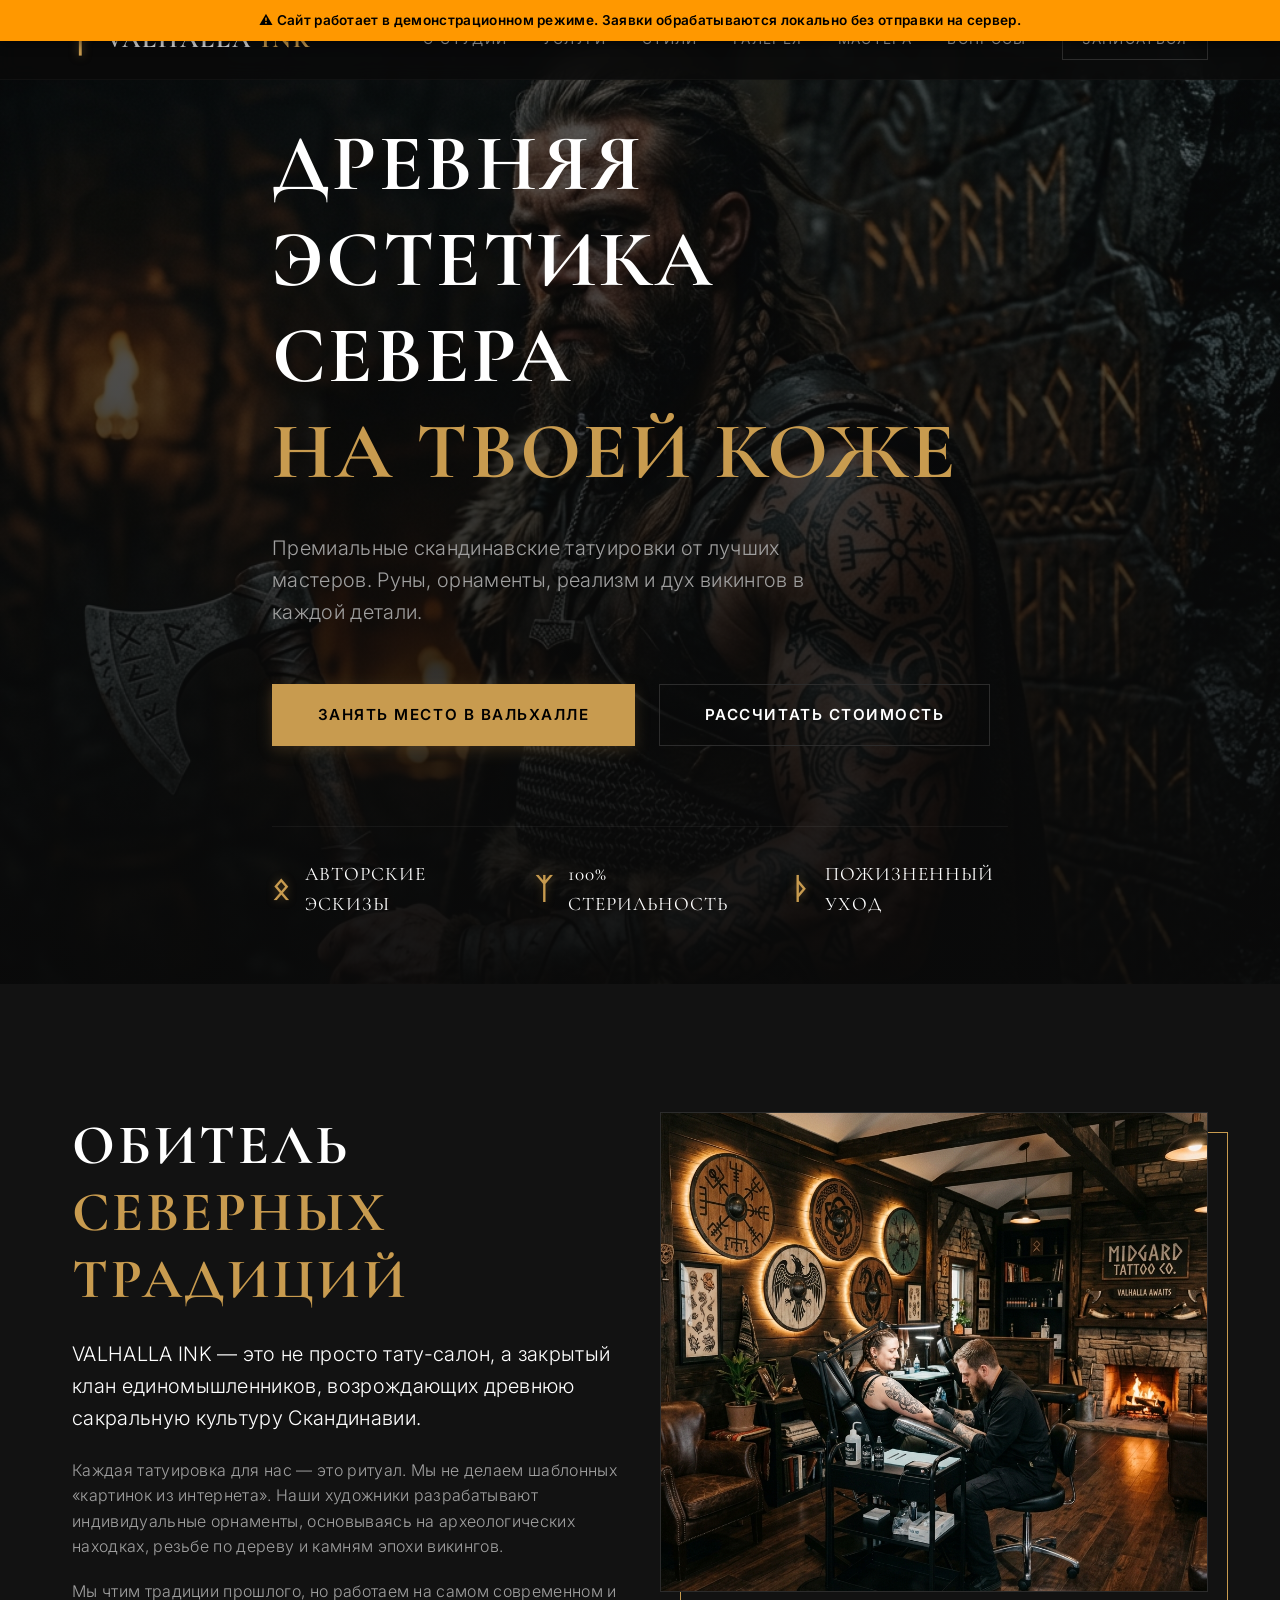
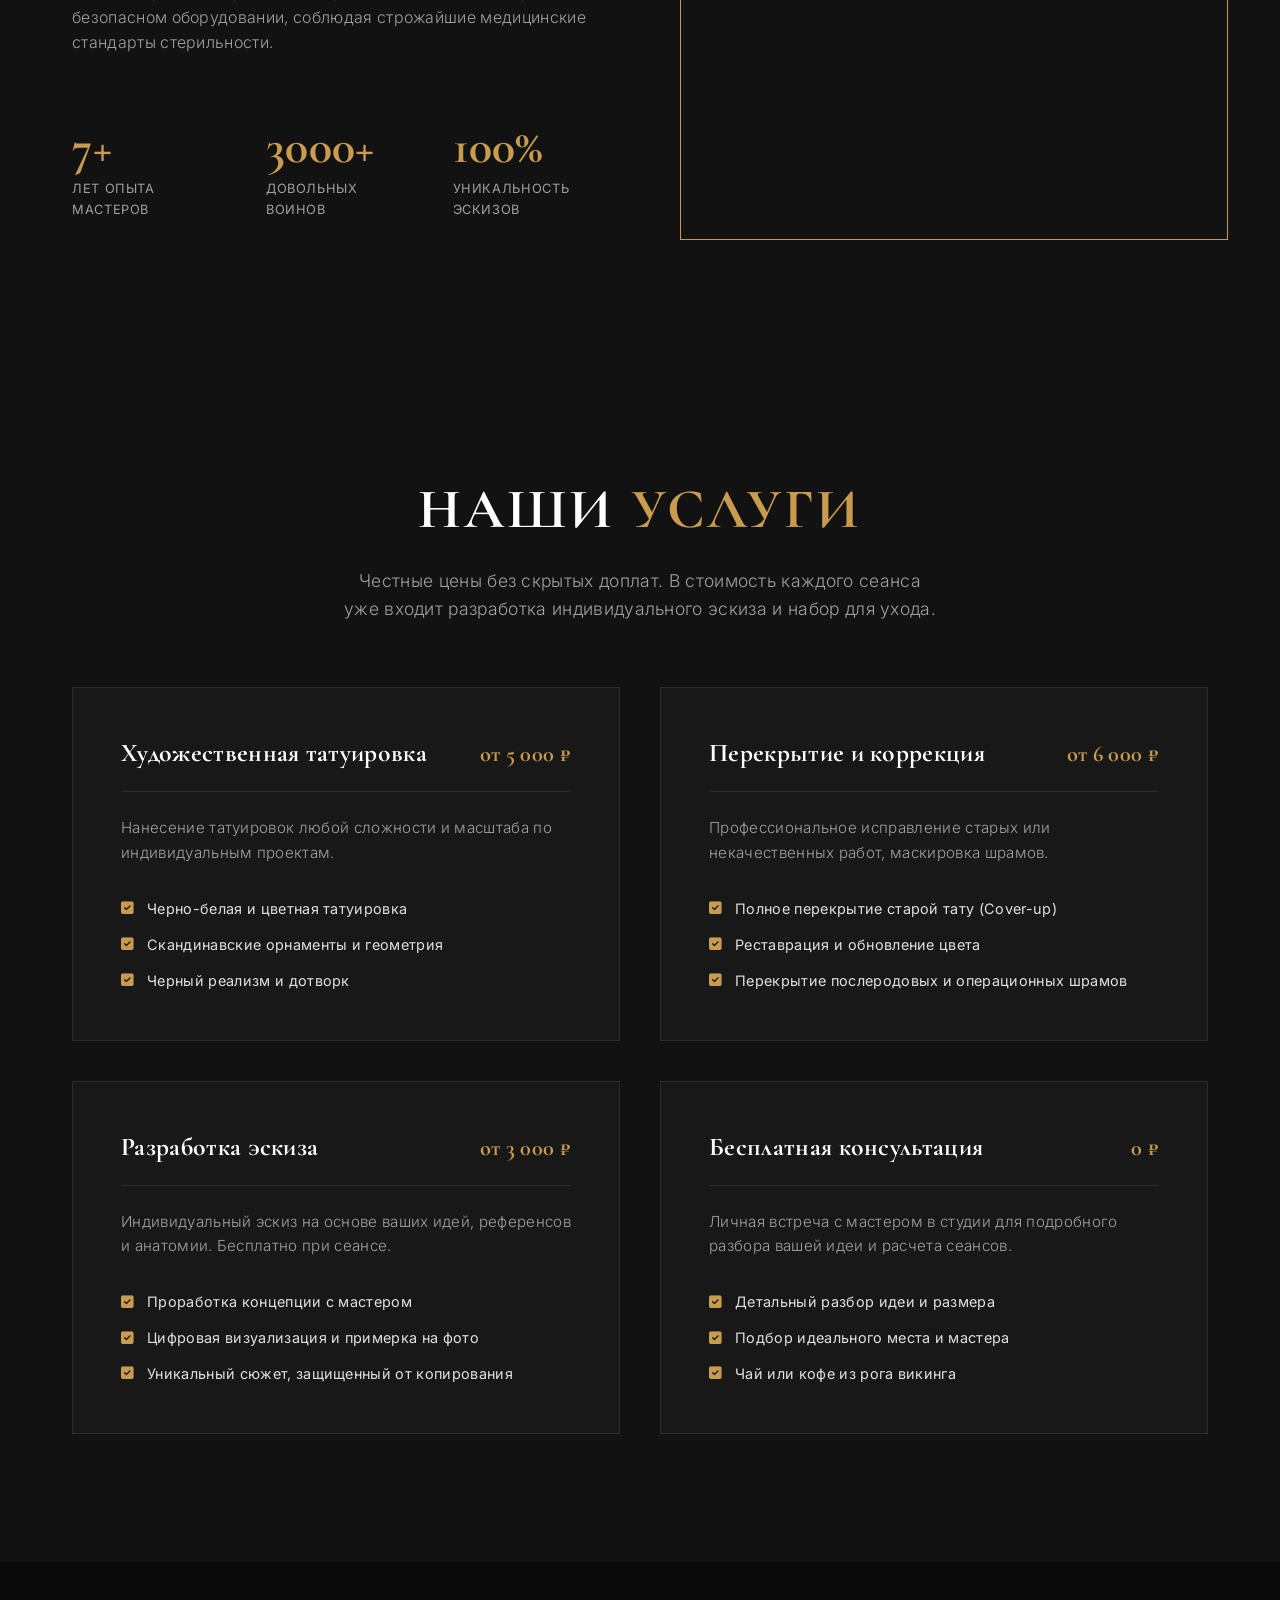
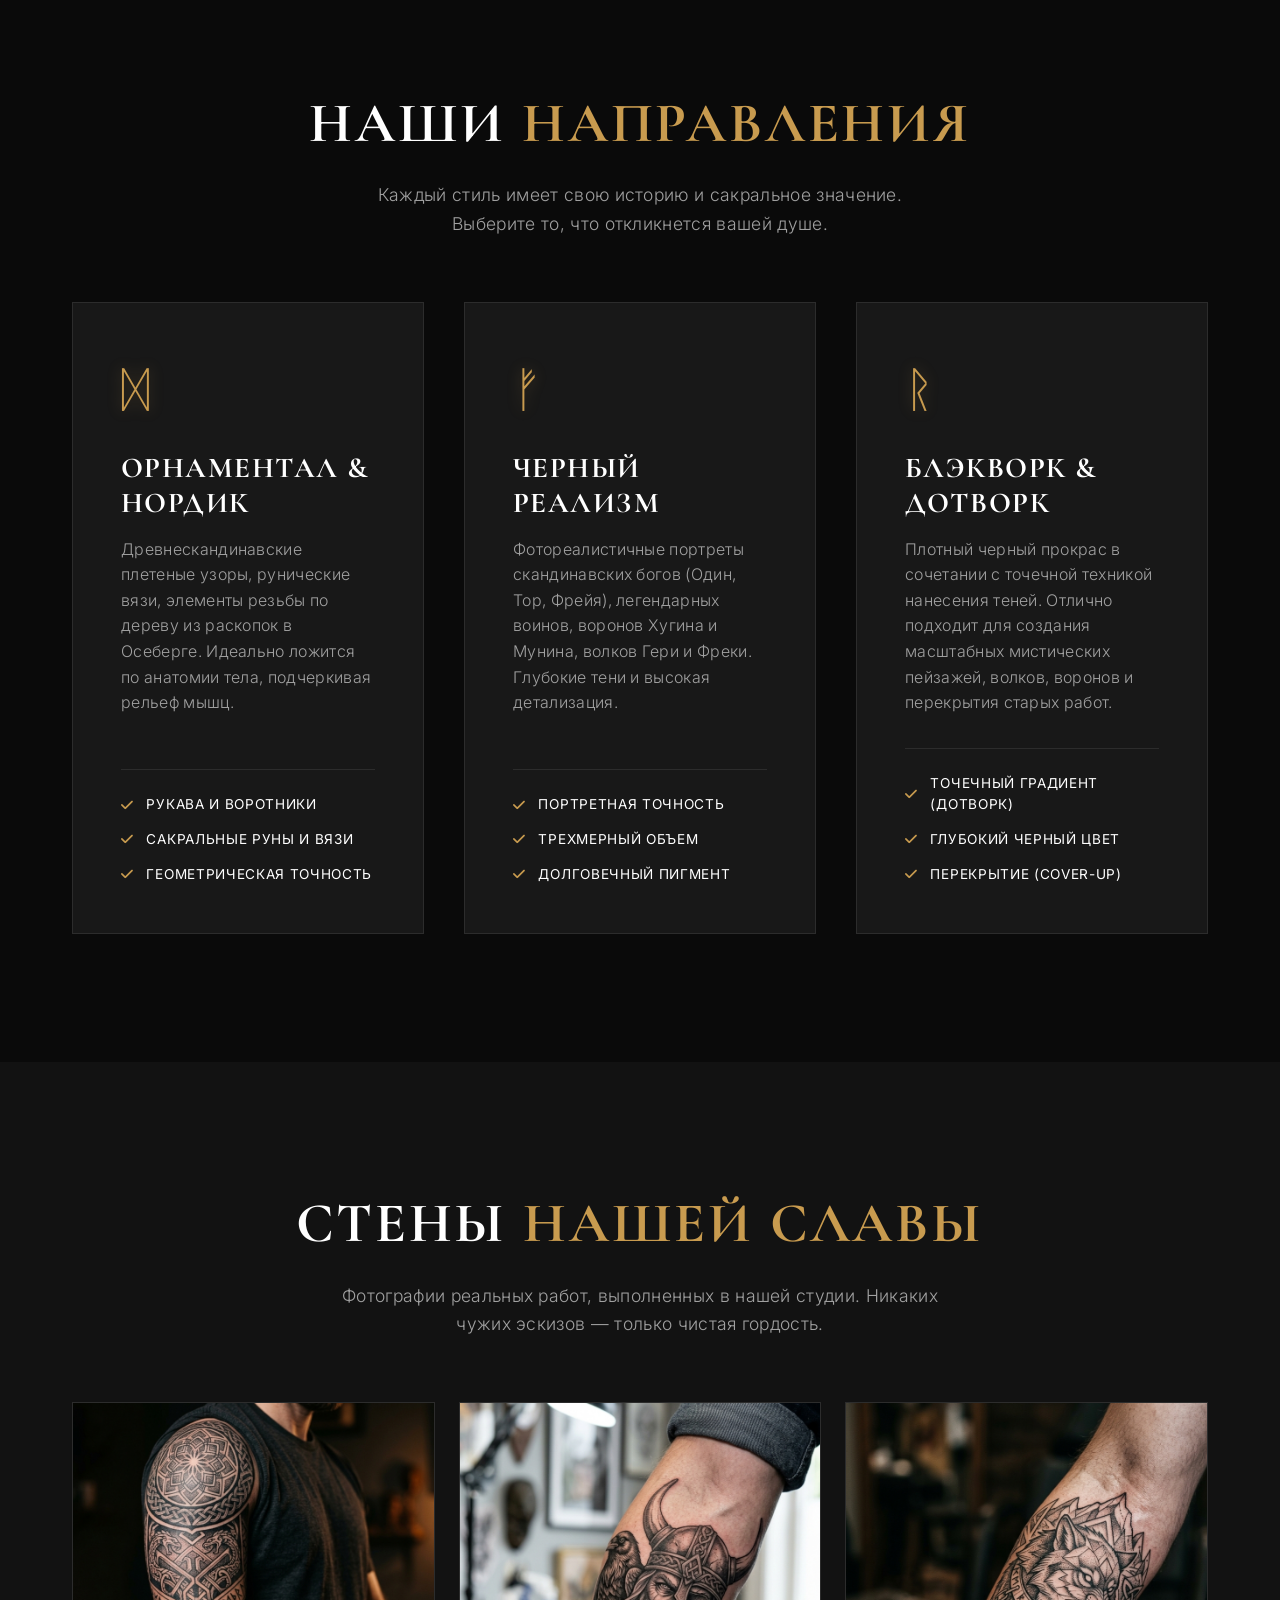
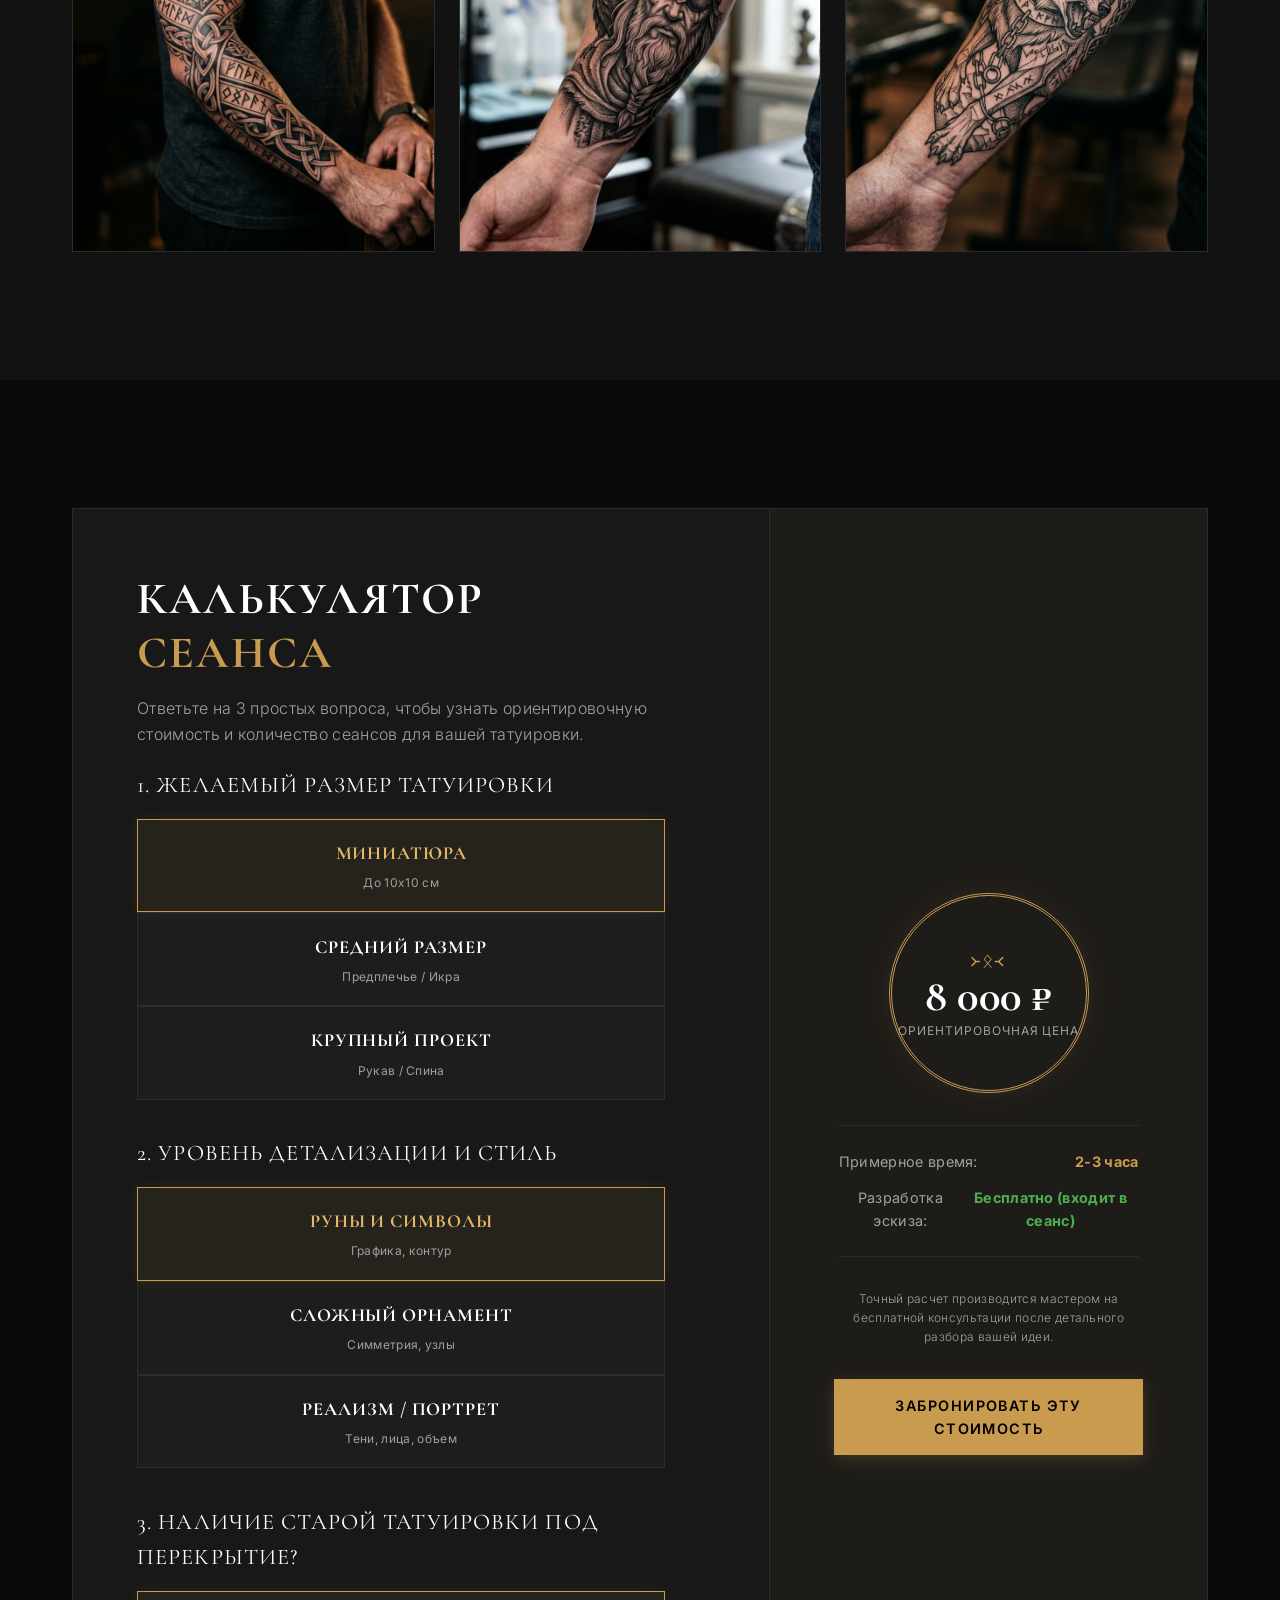
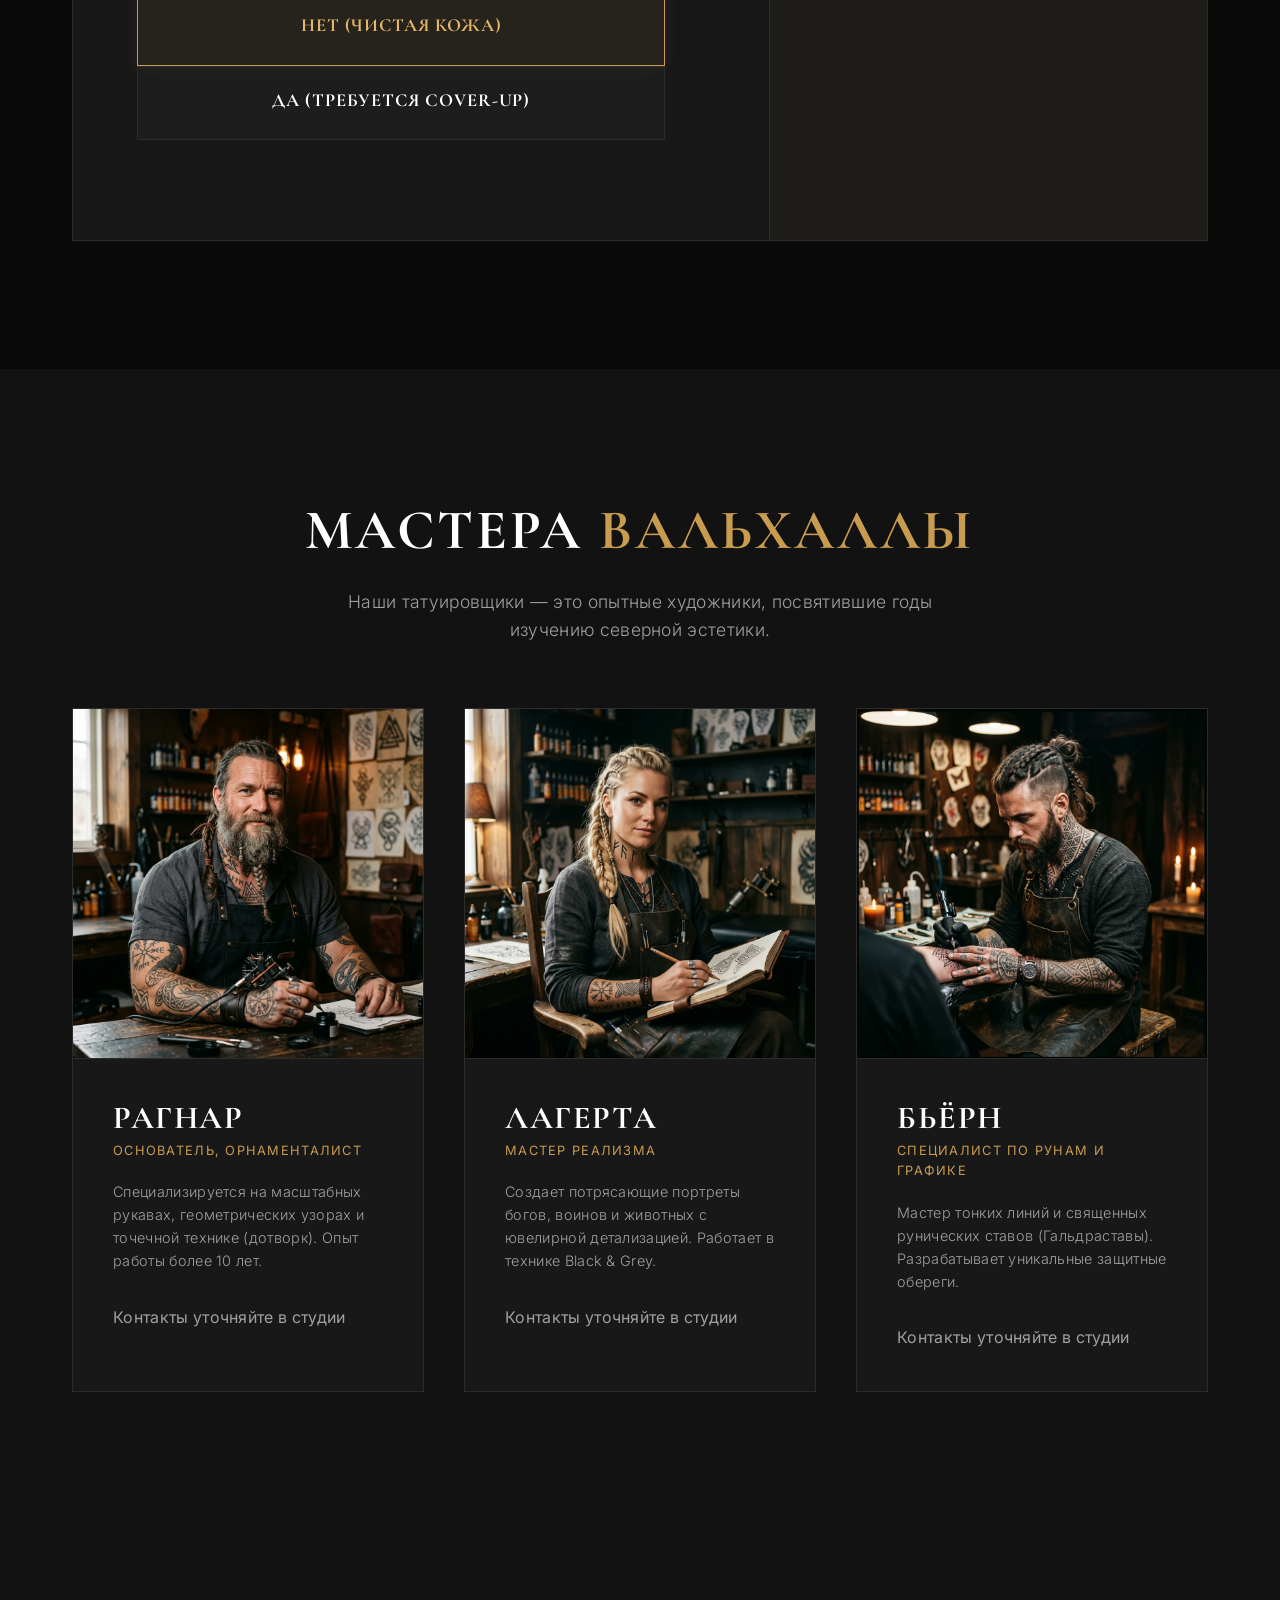
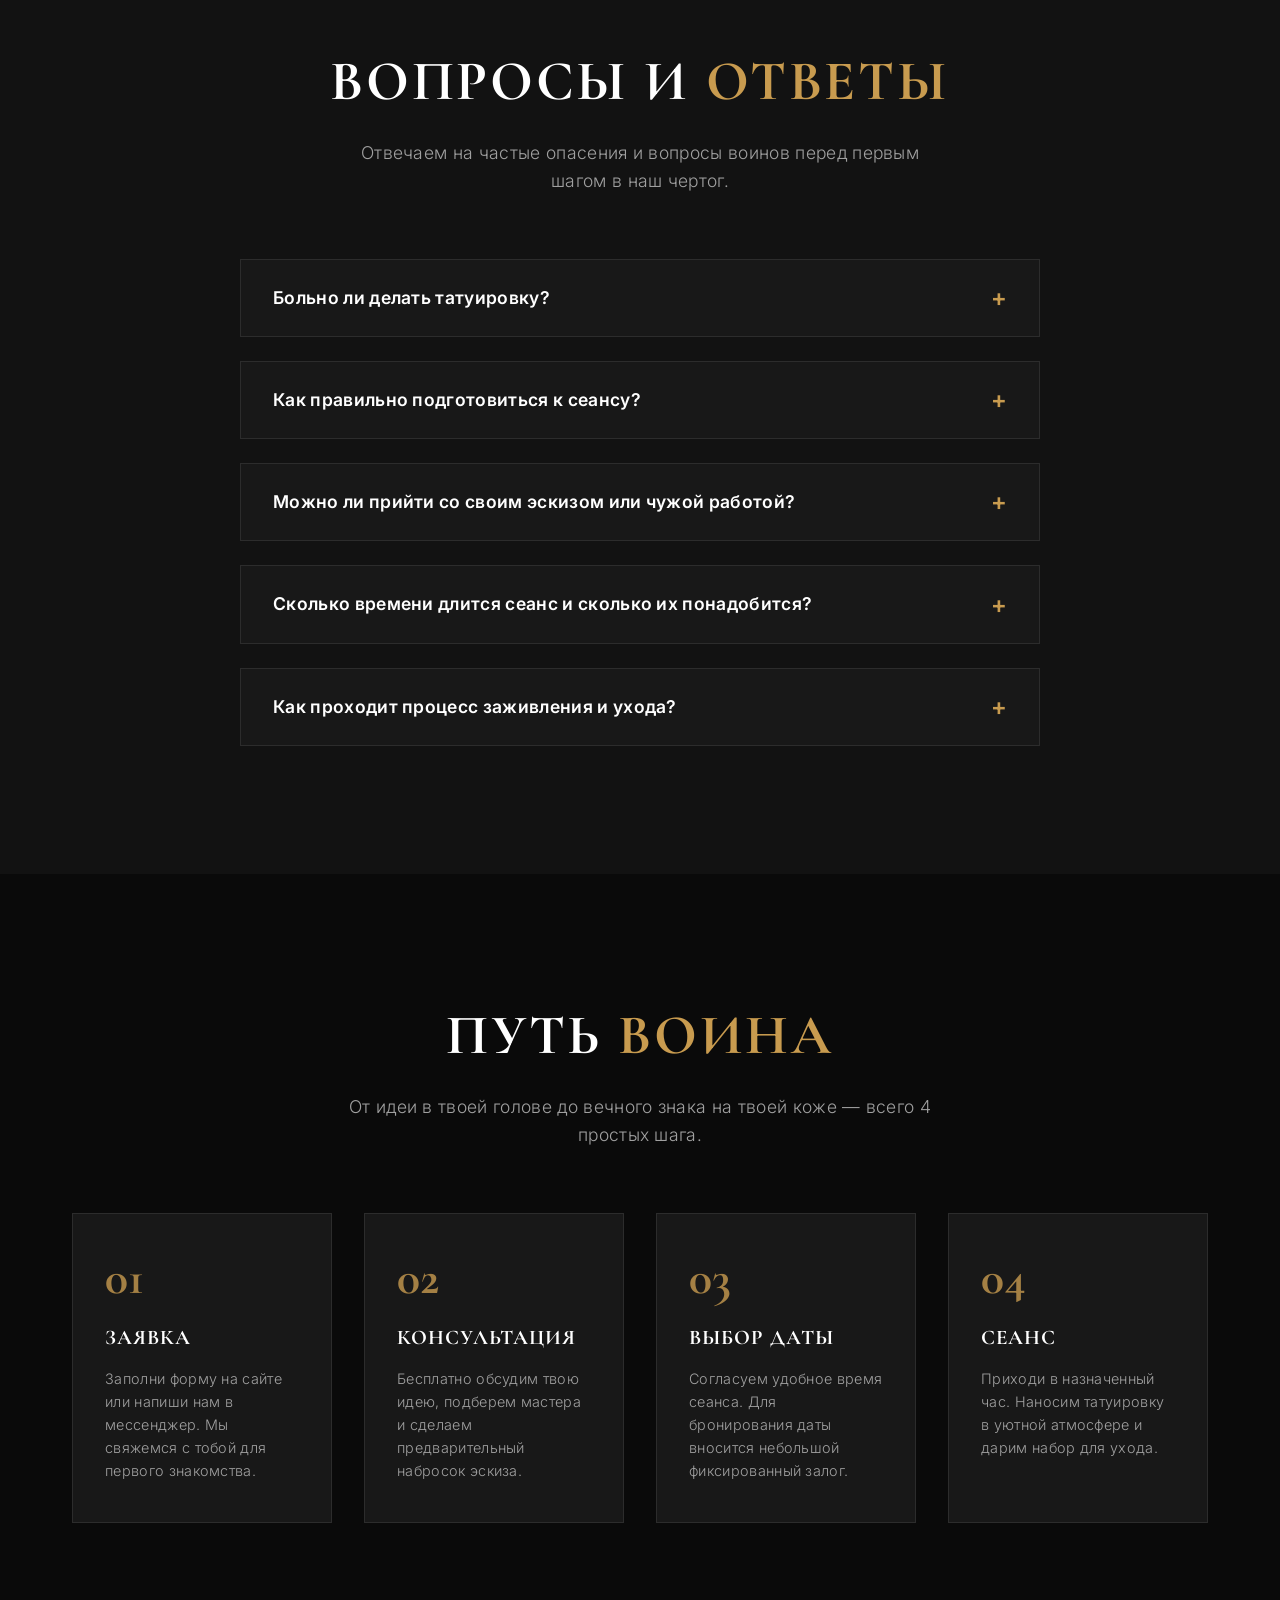
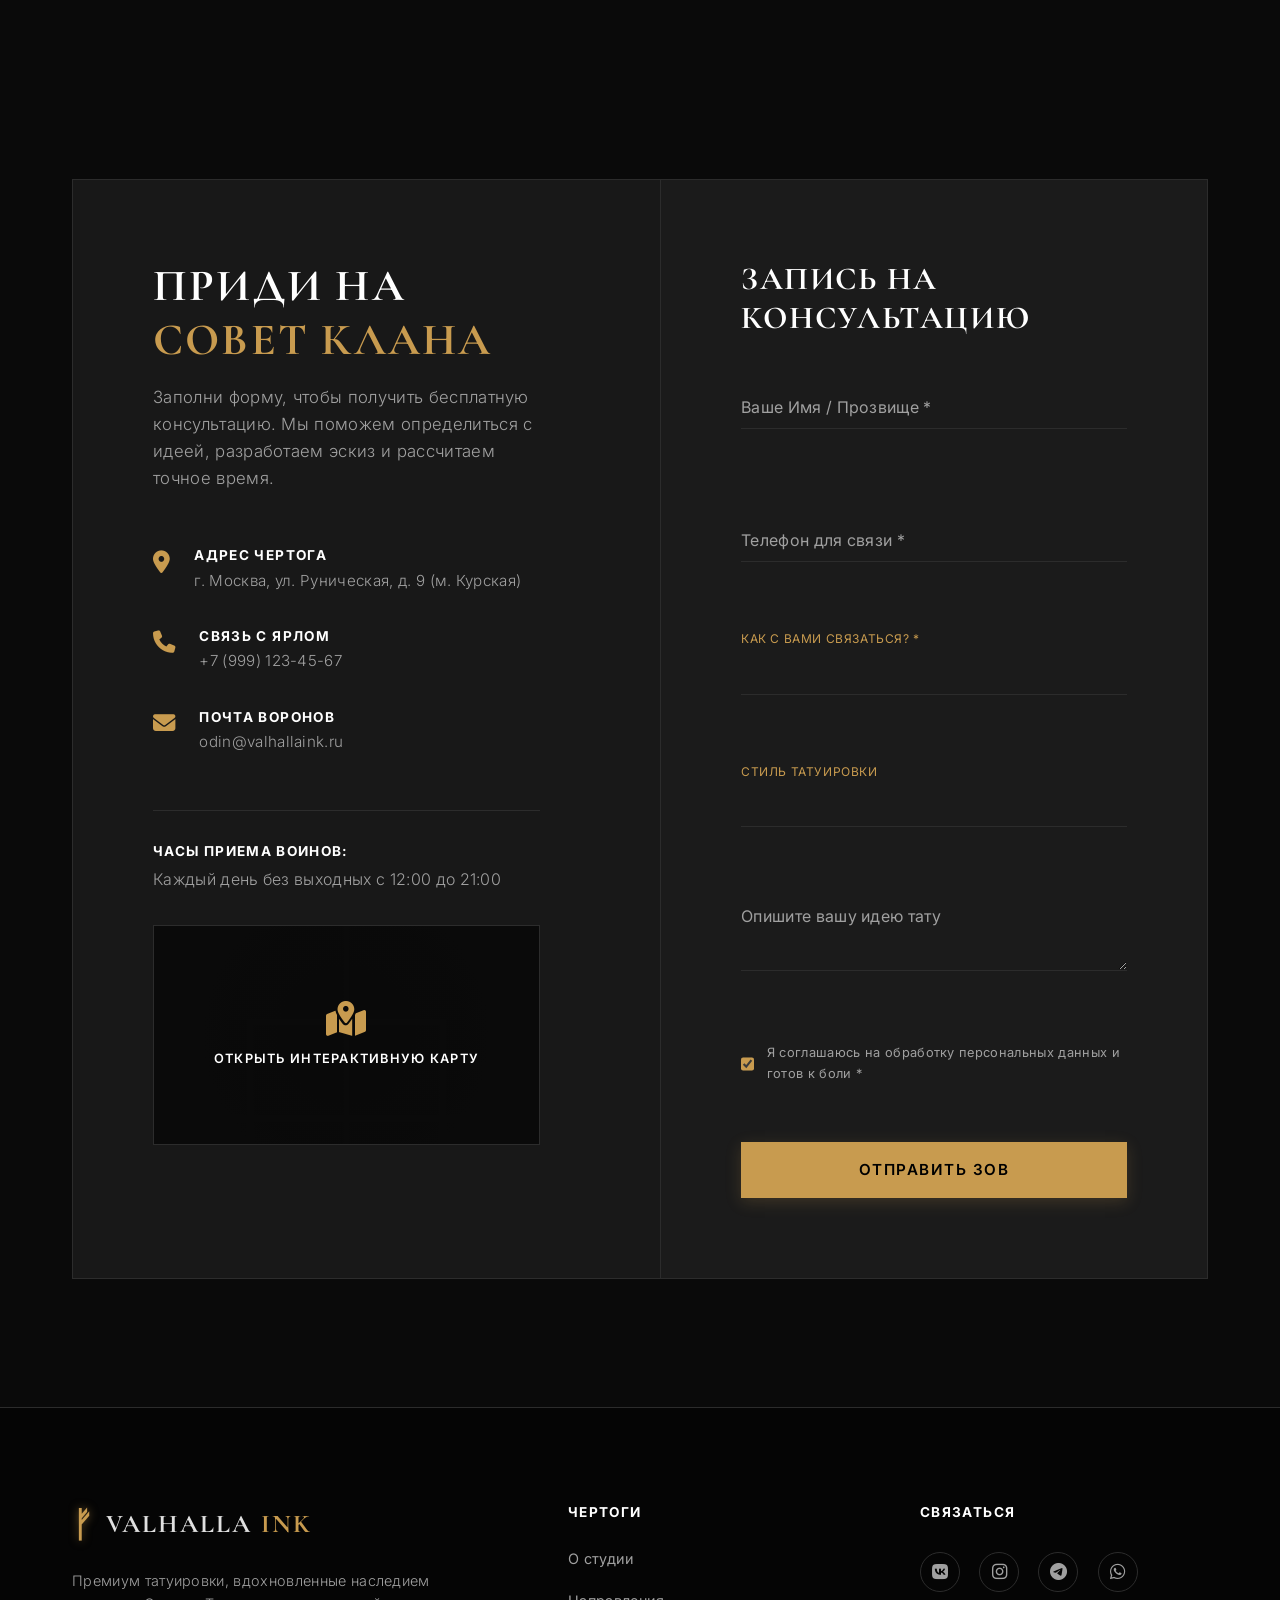
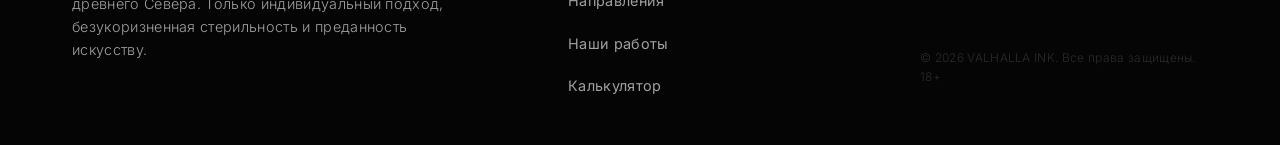
==== commit 107a69b0: "Convert prototype into reusable commercial landing page template" ====
--- a/index.html
+++ b/index.html
@@ -4,13 +4,67 @@
     <meta charset="UTF-8">
     <meta name="viewport" content="width=device-width, initial-scale=1.0">
     <title>Valhalla Ink — Премиум Тату-Салон в Стиле Викингов</title>
+    <!-- SEO Meta Tags -->
+    <meta name="description" content="Премиум тату-салон в скандинавском и нордическом стиле. Авторские эскизы, рунические орнаменты, дотворк и черный реализм. Безукоризненная стерильность.">
+    <meta name="keywords" content="тату салон, тату викинги, скандинавские татуировки, руны тату, орнаментал тату, реализм тату, Москва тату">
+    <meta name="robots" content="index, follow">
+    <link rel="canonical" href="">
+    
+    <!-- Open Graph for Social Networks -->
+    <meta property="og:title" content="Valhalla Ink — Премиум Тату-Салон в Стиле Викингов">
+    <meta property="og:description" content="Авторские скандинавские татуировки, рунические орнаменты и черный реализм. Разработка индивидуального эскиза бесплатно.">
+    <meta property="og:type" content="website">
+    <meta property="og:url" content="">
+    <meta property="og:image" content="images/hero_bg.png">
+    
+    <!-- Favicon -->
+    <link rel="icon" type="image/png" href="data:image/svg+xml,<svg xmlns=%22http://www.w3.org/2000/svg%22 viewBox=%220 0 100 100%22><text y=%22.9em%22 font-size=%2290%22>ᚠ</text></svg>">
+    
     <!-- Google Fonts for premium Viking aesthetics -->
     <link rel="preconnect" href="https://fonts.googleapis.com">
     <link rel="preconnect" href="https://fonts.gstatic.com" crossorigin>
     <link href="https://fonts.googleapis.com/css2?family=Cormorant+Garamond:ital,wght@0,400;0,700;1,400&family=Inter:wght@300;400;600&display=swap" rel="stylesheet">
     <!-- FontAwesome for icons -->
     <link rel="stylesheet" href="https://cdnjs.cloudflare.com/ajax/libs/font-awesome/6.4.0/css/all.min.css">
+    
+    <!-- Load Configuration first -->
+    <script src="config.js"></script>
+    
     <link rel="stylesheet" href="style.css">
+    
+    <!-- LocalBusiness Schema.org Structured Data -->
+    <script type="application/ld+json">
+    {
+      "@context": "https://schema.org",
+      "@type": "TattooParlor",
+      "name": "Valhalla Ink",
+      "image": "images/studio.png",
+      "url": "",
+      "telephone": "+7 (999) 123-45-67",
+      "address": {
+        "@type": "PostalAddress",
+        "streetAddress": "ул. Руническая, д. 9",
+        "addressLocality": "Москва",
+        "postalCode": "101000",
+        "addressCountry": "RU"
+      },
+      "openingHoursSpecification": {
+        "@type": "OpeningHoursSpecification",
+        "dayOfWeek": [
+          "Monday",
+          "Tuesday",
+          "Wednesday",
+          "Thursday",
+          "Friday",
+          "Saturday",
+          "Sunday"
+        ],
+        "opens": "12:00",
+        "closes": "21:00"
+      },
+      "priceRange": "$$"
+    }
+    </script>
 </head>
 <body>
 
@@ -23,10 +77,11 @@
             </a>
             <nav class="nav">
                 <a href="#about" class="nav-link">О студии</a>
+                <a href="#services" class="nav-link">Услуги</a>
                 <a href="#styles" class="nav-link">Стили</a>
                 <a href="#gallery" class="nav-link">Галерея</a>
-                <a href="#calculator" class="nav-link">Калькулятор</a>
                 <a href="#masters" class="nav-link">Мастера</a>
+                <a href="#faq" class="nav-link">Вопросы</a>
                 <a href="#contacts" class="nav-link btn btn-outline nav-btn">Записаться</a>
             </nav>
             <button class="burger" id="burger-btn" aria-label="Открыть меню">
@@ -40,10 +95,11 @@
     <!-- Mobile Menu Overlay -->
     <div class="mobile-menu" id="mobile-menu">
         <a href="#about" class="mobile-link">О студии</a>
+        <a href="#services" class="mobile-link">Услуги</a>
         <a href="#styles" class="mobile-link">Стили</a>
         <a href="#gallery" class="mobile-link">Галерея</a>
-        <a href="#calculator" class="mobile-link">Калькулятор</a>
         <a href="#masters" class="mobile-link">Мастера</a>
+        <a href="#faq" class="mobile-link">Вопросы</a>
         <a href="#contacts" class="mobile-link btn btn-primary">Записаться</a>
     </div>
 
@@ -102,6 +158,43 @@
                 <div class="about-image-wrapper">
                     <img src="images/studio.png" alt="Интерьер Valhalla Ink" class="about-image shadow-premium">
                     <div class="image-accent-border"></div>
+                </div>
+            </div>
+        </div>
+    </section>
+
+    <!-- Services Section -->
+    <section class="services" id="services">
+        <div class="container">
+            <div class="text-center">
+                <h2 class="section-title">Наши <span class="accent">Услуги</span></h2>
+                <p class="section-subtitle">Честные цены без скрытых доплат. В стоимость каждого сеанса уже входит разработка индивидуального эскиза и набор для ухода.</p>
+            </div>
+            <div class="grid grid-2 services-grid" id="services-container">
+                <!-- Services populated dynamically from config.js -->
+                <div class="service-card card-premium">
+                    <div class="service-header">
+                        <h3>Художественная татуировка</h3>
+                        <span class="service-price accent">от 5 000 ₽</span>
+                    </div>
+                    <p>Нанесение татуировок любой сложности и масштаба по индивидуальным проектам.</p>
+                    <ul class="service-details">
+                        <li><i class="fa-solid fa-square-check accent"></i> Черно-белая и цветная татуировка</li>
+                        <li><i class="fa-solid fa-square-check accent"></i> Скандинавские орнаменты и геометрия</li>
+                        <li><i class="fa-solid fa-square-check accent"></i> Черный реализм и дотворк</li>
+                    </ul>
+                </div>
+                <div class="service-card card-premium">
+                    <div class="service-header">
+                        <h3>Перекрытие и коррекция</h3>
+                        <span class="service-price accent">от 6 000 ₽</span>
+                    </div>
+                    <p>Профессиональное исправление старых или некачественных работ, маскировка шрамов.</p>
+                    <ul class="service-details">
+                        <li><i class="fa-solid fa-square-check accent"></i> Полное перекрытие старой тату (Cover-up)</li>
+                        <li><i class="fa-solid fa-square-check accent"></i> Реставрация и обновление цвета</li>
+                        <li><i class="fa-solid fa-square-check accent"></i> Перекрытие послеродовых и операционных шрамов</li>
+                    </ul>
                 </div>
             </div>
         </div>
@@ -166,7 +259,7 @@
             <div class="gallery-grid">
                 <!-- Gallery 1 -->
                 <div class="gallery-item">
-                    <img src="images/sleeve.png" alt="Скандинавский орнаментальный рукав" class="gallery-img">
+                    <img src="images/sleeve.png" alt="Скандинавский орнаментальный рукав" class="gallery-img" width="400" height="500" loading="lazy">
                     <div class="gallery-overlay">
                         <div class="gallery-info">
                             <span class="gallery-tag">Орнаментал</span>
@@ -178,7 +271,7 @@
 
                 <!-- Gallery 2 -->
                 <div class="gallery-item">
-                    <img src="images/odin.png" alt="Реалистичная татуировка Один" class="gallery-img">
+                    <img src="images/odin.png" alt="Реалистичная татуировка Один" class="gallery-img" width="400" height="500" loading="lazy">
                     <div class="gallery-overlay">
                         <div class="gallery-info">
                             <span class="gallery-tag">Реализм</span>
@@ -190,7 +283,7 @@
 
                 <!-- Gallery 3 -->
                 <div class="gallery-item">
-                    <img src="images/fenrir.png" alt="Дотворк тату волка Фенрира" class="gallery-img">
+                    <img src="images/fenrir.png" alt="Дотворк тату волка Фенрира" class="gallery-img" width="400" height="500" loading="lazy">
                     <div class="gallery-overlay">
                         <div class="gallery-info">
                             <span class="gallery-tag">Блэкворк / Дотворк</span>
@@ -293,56 +386,97 @@
                 <p class="section-subtitle">Наши татуировщики — это опытные художники, посвятившие годы изучению северной эстетики.</p>
             </div>
             
-            <div class="grid grid-3">
-                <!-- Master 1 -->
+            <div class="grid grid-3" id="masters-container">
+                <!-- Masters populated dynamically from config.js -->
                 <div class="master-card card-premium">
                     <div class="master-img-wrapper">
-                        <div class="master-placeholder-img m1-img"></div>
+                        <img src="images/master_ragnar.png" alt="Мастер Рагнар" class="master-img" width="350" height="420" loading="lazy">
                     </div>
                     <div class="master-info">
                         <h3>Рагнар</h3>
                         <span class="master-role accent">Основатель, орнаменталист</span>
                         <p class="master-bio">Специализируется на масштабных рукавах, геометрических узорах и точечной технике (дотворк). Опыт работы более 10 лет.</p>
                         <div class="master-socials">
-                            <a href="#" class="master-social-link"><i class="fa-brands fa-instagram"></i></a>
-                            <a href="#" class="master-social-link"><i class="fa-brands fa-vk"></i></a>
-                            <a href="#" class="master-social-link"><i class="fa-brands fa-telegram"></i></a>
-                        </div>
-                    </div>
-                </div>
-
-                <!-- Master 2 -->
+                            <a href="#" class="master-social-link" aria-label="Instagram"><i class="fa-brands fa-instagram"></i></a>
+                            <a href="#" class="master-social-link" aria-label="VK"><i class="fa-brands fa-vk"></i></a>
+                            <a href="#" class="master-social-link" aria-label="Telegram"><i class="fa-brands fa-telegram"></i></a>
+                        </div>
+                    </div>
+                </div>
                 <div class="master-card card-premium">
                     <div class="master-img-wrapper">
-                        <div class="master-placeholder-img m2-img"></div>
+                        <img src="images/master_lagerta.png" alt="Мастер Лагерта" class="master-img" width="350" height="420" loading="lazy">
                     </div>
                     <div class="master-info">
                         <h3>Лагерта</h3>
                         <span class="master-role accent">Мастер реализма</span>
                         <p class="master-bio">Создает потрясающие портреты богов и воинов с ювелирной детализацией. Работает в технике Black & Grey.</p>
                         <div class="master-socials">
-                            <a href="#" class="master-social-link"><i class="fa-brands fa-instagram"></i></a>
-                            <a href="#" class="master-social-link"><i class="fa-brands fa-vk"></i></a>
-                            <a href="#" class="master-social-link"><i class="fa-brands fa-telegram"></i></a>
-                        </div>
-                    </div>
-                </div>
-
-                <!-- Master 3 -->
+                            <a href="#" class="master-social-link" aria-label="Instagram"><i class="fa-brands fa-instagram"></i></a>
+                            <a href="#" class="master-social-link" aria-label="VK"><i class="fa-brands fa-vk"></i></a>
+                            <a href="#" class="master-social-link" aria-label="Telegram"><i class="fa-brands fa-telegram"></i></a>
+                        </div>
+                    </div>
+                </div>
                 <div class="master-card card-premium">
                     <div class="master-img-wrapper">
-                        <div class="master-placeholder-img m3-img"></div>
+                        <img src="images/master_bjorn.png" alt="Мастер Бьёрн" class="master-img" width="350" height="420" loading="lazy">
                     </div>
                     <div class="master-info">
                         <h3>Бьёрн</h3>
                         <span class="master-role accent">Специалист по рунам и графике</span>
                         <p class="master-bio">Мастер тонких линий и священных рунических ставов (Гальдраставы). Разрабатывает уникальные защитные обереги.</p>
                         <div class="master-socials">
-                            <a href="#" class="master-social-link"><i class="fa-brands fa-instagram"></i></a>
-                            <a href="#" class="master-social-link"><i class="fa-brands fa-vk"></i></a>
-                            <a href="#" class="master-social-link"><i class="fa-brands fa-telegram"></i></a>
-                        </div>
-                    </div>
+                            <a href="#" class="master-social-link" aria-label="Instagram"><i class="fa-brands fa-instagram"></i></a>
+                            <a href="#" class="master-social-link" aria-label="VK"><i class="fa-brands fa-vk"></i></a>
+                            <a href="#" class="master-social-link" aria-label="Telegram"><i class="fa-brands fa-telegram"></i></a>
+                        </div>
+                    </div>
+                </div>
+            </div>
+        </div>
+    </section>
+
+    <!-- FAQ Section -->
+    <section class="faq" id="faq">
+        <div class="container">
+            <div class="text-center">
+                <h2 class="section-title">Вопросы и <span class="accent">Ответы</span></h2>
+                <p class="section-subtitle">Отвечаем на частые опасения и вопросы воинов перед первым шагом в наш чертог.</p>
+            </div>
+            <div class="faq-container" id="faq-container">
+                <!-- FAQ items populated dynamically from config.js -->
+            </div>
+        </div>
+    </section>
+
+    <!-- Steps Section -->
+    <section class="steps-section" id="steps">
+        <div class="container">
+            <div class="text-center">
+                <h2 class="section-title">Путь <span class="accent">Воина</span></h2>
+                <p class="section-subtitle">От идеи в твоей голове до вечного знака на твоей коже — всего 4 простых шага.</p>
+            </div>
+            <div class="steps-grid">
+                <div class="step-card card-premium">
+                    <div class="step-num accent">01</div>
+                    <h3>Заявка</h3>
+                    <p>Заполни форму на сайте или напиши нам в мессенджер. Мы свяжемся с тобой для первого знакомства.</p>
+                </div>
+                <div class="step-card card-premium">
+                    <div class="step-num accent">02</div>
+                    <h3>Консультация</h3>
+                    <p>Бесплатно обсудим твою идею, подберем мастера и сделаем предварительный набросок эскиза.</p>
+                </div>
+                <div class="step-card card-premium">
+                    <div class="step-num accent">03</div>
+                    <h3>Выбор даты</h3>
+                    <p>Согласуем удобное время сеанса. Для бронирования даты вносится небольшой фиксированный залог.</p>
+                </div>
+                <div class="step-card card-premium">
+                    <div class="step-num accent">04</div>
+                    <h3>Сеанс</h3>
+                    <p>Приходи в назначенный час. Наносим татуировку в уютной атмосфере и дарим набор для ухода.</p>
                 </div>
             </div>
         </div>
@@ -358,57 +492,81 @@
                     
                     <div class="contact-list">
                         <div class="contact-item">
-                            <i class="fa-solid fa-location-dot contact-icon"></i>
+                            <i class="fa-solid fa-location-dot contact-icon" aria-hidden="true"></i>
                             <div>
                                 <h4>Адрес Чертога</h4>
-                                <p>г. Москва, ул. Руническая, д. 9 (м. Курская)</p>
+                                <p class="cfg-address">г. Москва, ул. Руническая, д. 9 (м. Курская)</p>
                             </div>
                         </div>
                         
                         <div class="contact-item">
-                            <i class="fa-solid fa-phone contact-icon"></i>
+                            <i class="fa-solid fa-phone contact-icon" aria-hidden="true"></i>
                             <div>
                                 <h4>Связь с ярлом</h4>
-                                <p>+7 (999) 123-45-67</p>
+                                <p><a href="tel:+79991234567" class="cfg-phone">+7 (999) 123-45-67</a></p>
                             </div>
                         </div>
 
                         <div class="contact-item">
-                            <i class="fa-solid fa-envelope contact-icon"></i>
+                            <i class="fa-solid fa-envelope contact-icon" aria-hidden="true"></i>
                             <div>
                                 <h4>Почта воронов</h4>
-                                <p>odin@valhallaink.ru</p>
+                                <p><a href="mailto:odin@valhallaink.ru" class="cfg-email">odin@valhallaink.ru</a></p>
                             </div>
                         </div>
                     </div>
 
                     <div class="working-hours">
                         <h4>Часы приема воинов:</h4>
-                        <p>Каждый день без выходных с 12:00 до 21:00</p>
+                        <p class="cfg-hours">Каждый день без выходных с 12:00 до 21:00</p>
+                    </div>
+                    
+                    <!-- Map Placeholder Widget -->
+                    <div class="map-placeholder-wrapper">
+                        <a href="https://yandex.ru/maps/-/CDuP5B9D" target="_blank" rel="noopener" class="map-placeholder-link" id="cfg-map-link">
+                            <div class="map-overlay">
+                                <i class="fa-solid fa-map-location-dot map-placeholder-icon" aria-hidden="true"></i>
+                                <span>Открыть интерактивную карту</span>
+                            </div>
+                            <div class="map-static-bg"></div>
+                        </a>
                     </div>
                 </div>
 
                 <div class="contact-form-block">
-                    <form id="booking-form" class="booking-form">
+                    <form id="booking-form" class="booking-form" novalidate>
                         <h3 class="form-title">Запись на консультацию</h3>
                         
                         <div class="form-group">
-                            <input type="text" id="user-name" name="name" class="form-input" placeholder=" " required>
-                            <label for="user-name" class="floating-label">Ваше Имя / Прозвище</label>
+                            <input type="text" id="user-name" name="name" class="form-input" placeholder=" " required minlength="2">
+                            <label for="user-name" class="floating-label">Ваше Имя / Прозвище *</label>
+                            <span class="error-label" id="name-error"></span>
                         </div>
 
                         <div class="form-group">
                             <input type="tel" id="user-phone" name="phone" class="form-input" placeholder=" " required>
-                            <label for="user-phone" class="floating-label">Телефон для связи</label>
+                            <label for="user-phone" class="floating-label">Телефон для связи *</label>
+                            <span class="error-label" id="phone-error"></span>
+                        </div>
+
+                        <div class="form-group">
+                            <select id="user-contact-method" name="contact_method" class="form-input form-select" required>
+                                <option value="" disabled selected hidden></option>
+                                <option value="Telegram">Telegram</option>
+                                <option value="WhatsApp">WhatsApp</option>
+                                <option value="Звонок">Телефонный звонок</option>
+                            </select>
+                            <label for="user-contact-method" class="floating-label select-label">Как с вами связаться? *</label>
+                            <span class="error-label" id="method-error"></span>
                         </div>
 
                         <div class="form-group">
                             <select id="tattoo-style" name="style" class="form-input form-select">
                                 <option value="" disabled selected hidden></option>
-                                <option value="ornamental">Орнаментал / Нордик</option>
-                                <option value="realism">Черный Реализм</option>
-                                <option value="blackwork">Блэкворк / Дотворк</option>
-                                <option value="other">Другое / Пока не знаю</option>
+                                <option value="Орнаментал / Нордик">Орнаментал / Нордик</option>
+                                <option value="Черный Реализм">Черный Реализм</option>
+                                <option value="Блэкворк / Дотворк">Блэкворк / Дотворк</option>
+                                <option value="Другое / Пока не знаю">Другое / Пока не знаю</option>
                             </select>
                             <label for="tattoo-style" class="floating-label select-label">Стиль татуировки</label>
                         </div>
@@ -418,17 +576,22 @@
                             <label for="user-idea" class="floating-label">Опишите вашу идею тату</label>
                         </div>
 
-                        <div class="form-checkbox">
-                            <input type="checkbox" id="user-agreed" required checked>
-                            <label for="user-agreed">Я соглашаюсь на обработку персональных данных и готов к боли</label>
+                        <div class="form-checkbox-group">
+                            <div class="form-checkbox">
+                                <input type="checkbox" id="user-agreed" required checked>
+                                <label for="user-agreed">Я соглашаюсь на обработку персональных данных и готов к боли *</label>
+                            </div>
+                            <span class="error-label" id="agreement-error"></span>
                         </div>
 
                         <button type="submit" class="btn btn-primary btn-block btn-lg" id="submit-btn">Отправить зов</button>
                     </form>
+                    
+                    <!-- Success Message Widget -->
                     <div id="form-success" class="form-success-message hidden">
                         <span class="success-rune">᚛ᛗ᚜</span>
-                        <h3>Твой зов услышан!</h3>
-                        <p>Мастер свяжется с тобой в течение 30 минут, чтобы согласовать время консультации.</p>
+                        <h3 id="success-title">Твой зов услышан!</h3>
+                        <p id="success-text">Мастер свяжется с тобой в течение 30 минут, чтобы согласовать время консультации.</p>
                         <button class="btn btn-outline" id="reset-form-btn">Отправить еще раз</button>
                     </div>
                 </div>
--- a/style.css
+++ b/style.css
@@ -1277,3 +1277,440 @@
     margin-top: 2rem;
     margin-bottom: 0;
 }
+
+/* ----------------------------------------------------
+   NEW COMMERCIAL SECTIONS & UX STYLES
+   ---------------------------------------------------- */
+
+/* Demo Badge */
+.demo-badge {
+    background-color: #ff9800;
+    color: #000000;
+    text-align: center;
+    padding: 0.6rem 1rem;
+    font-size: 0.85rem;
+    font-weight: 600;
+    position: fixed;
+    top: 0;
+    left: 0;
+    width: 100%;
+    z-index: 9999;
+    box-shadow: 0 4px 10px rgba(0,0,0,0.4);
+    font-family: var(--font-body);
+}
+
+.demo-badge span {
+    display: flex;
+    align-items: center;
+    justify-content: center;
+    gap: 0.5rem;
+}
+
+body.has-demo-badge {
+    padding-top: 36px;
+}
+
+@media (max-width: 768px) {
+    body.has-demo-badge {
+        padding-top: 50px;
+    }
+}
+
+/* Services Block */
+.services {
+    padding: 8rem 0;
+    background-color: var(--bg-secondary);
+}
+
+.services-grid {
+    grid-template-columns: repeat(2, 1fr);
+    gap: 2.5rem;
+}
+
+.service-card {
+    padding: 3rem;
+    border: 1px solid var(--color-border);
+    background-color: var(--bg-card);
+    transition: var(--transition);
+    display: flex;
+    flex-direction: column;
+    height: 100%;
+}
+
+.service-card:hover {
+    border-color: var(--color-accent);
+    transform: translateY(-5px);
+    box-shadow: var(--shadow-gold);
+}
+
+.service-header {
+    display: flex;
+    justify-content: space-between;
+    align-items: baseline;
+    margin-bottom: 1.5rem;
+    border-bottom: 1px solid var(--color-border);
+    padding-bottom: 1.2rem;
+    flex-wrap: wrap;
+    gap: 1rem;
+}
+
+.service-header h3 {
+    font-size: 1.6rem;
+    margin-bottom: 0;
+    font-family: var(--font-headers);
+}
+
+.service-price {
+    font-size: 1.4rem;
+    font-family: var(--font-headers);
+    font-weight: 700;
+}
+
+.service-card p {
+    font-size: 0.95rem;
+    margin-bottom: 2rem;
+    flex-grow: 1;
+    color: var(--color-text-muted);
+}
+
+.service-details {
+    list-style: none;
+    display: flex;
+    flex-direction: column;
+    gap: 0.8rem;
+    margin-top: auto;
+}
+
+.service-details li {
+    font-size: 0.9rem;
+    color: var(--color-text);
+    display: flex;
+    align-items: center;
+    gap: 0.8rem;
+}
+
+.service-details li i {
+    color: var(--color-accent);
+}
+
+/* FAQ Accordion Block */
+.faq {
+    padding: 8rem 0;
+    background-color: var(--bg-secondary);
+}
+
+.faq-container {
+    max-width: 800px;
+    margin: 0 auto;
+    display: flex;
+    flex-direction: column;
+    gap: 1.5rem;
+}
+
+.faq-item {
+    border: 1px solid var(--color-border);
+    background-color: var(--bg-card);
+    transition: var(--transition);
+}
+
+.faq-item:hover {
+    border-color: rgba(200, 155, 79, 0.4);
+}
+
+.faq-item.active {
+    border-color: var(--color-accent);
+}
+
+.faq-question {
+    padding: 1.5rem 2rem;
+    font-family: var(--font-body);
+    font-size: 1.1rem;
+    font-weight: 600;
+    color: #ffffff;
+    cursor: pointer;
+    display: flex;
+    justify-content: space-between;
+    align-items: center;
+    user-select: none;
+    transition: var(--transition);
+}
+
+.faq-question::after {
+    content: '+';
+    font-size: 1.5rem;
+    color: var(--color-accent);
+    transition: transform 0.3s ease;
+    line-height: 1;
+}
+
+.faq-item.active .faq-question::after {
+    content: '−';
+    transform: rotate(180deg);
+}
+
+.faq-answer {
+    max-height: 0;
+    overflow: hidden;
+    transition: max-height 0.3s cubic-bezier(0, 1, 0, 1), padding 0.3s ease;
+    padding: 0 2rem;
+}
+
+.faq-item.active .faq-answer {
+    max-height: 1000px; /* Responsive auto-growth fallback */
+    padding: 0 2rem 2rem 2rem;
+    border-top: 1px solid rgba(255, 255, 255, 0.05);
+    padding-top: 1.5rem;
+    transition: max-height 0.3s cubic-bezier(1, 0, 1, 0), padding 0.3s ease;
+}
+
+.faq-answer p {
+    font-size: 0.95rem;
+    margin-bottom: 0;
+    line-height: 1.6;
+    color: var(--color-text-muted);
+}
+
+/* Steps Block */
+.steps-section {
+    padding: 8rem 0;
+    background-color: var(--bg-primary);
+}
+
+.steps-grid {
+    display: grid;
+    grid-template-columns: repeat(4, 1fr);
+    gap: 2rem;
+}
+
+.step-card {
+    padding: 2.5rem 2rem;
+    background-color: var(--bg-card);
+    border: 1px solid var(--color-border);
+    transition: var(--transition);
+}
+
+.step-card:hover {
+    border-color: var(--color-accent);
+    transform: translateY(-5px);
+    box-shadow: var(--shadow-gold);
+}
+
+.step-num {
+    font-size: 3rem;
+    font-family: var(--font-headers);
+    font-weight: 700;
+    line-height: 1;
+    margin-bottom: 1.5rem;
+    opacity: 0.8;
+}
+
+.step-card h3 {
+    font-size: 1.3rem;
+    text-transform: uppercase;
+    margin-bottom: 1rem;
+    letter-spacing: 0.05em;
+    font-family: var(--font-headers);
+}
+
+.step-card p {
+    font-size: 0.9rem;
+    margin-bottom: 0;
+    line-height: 1.6;
+    color: var(--color-text-muted);
+}
+
+/* Map Placeholder Widget */
+.map-placeholder-wrapper {
+    margin-top: 2rem;
+    height: 220px;
+    position: relative;
+    border: 1px solid var(--color-border);
+    overflow: hidden;
+}
+
+.map-placeholder-link {
+    display: block;
+    width: 100%;
+    height: 100%;
+    position: relative;
+}
+
+.map-overlay {
+    position: absolute;
+    top: 0;
+    left: 0;
+    width: 100%;
+    height: 100%;
+    background-color: rgba(10, 10, 10, 0.8);
+    display: flex;
+    flex-direction: column;
+    align-items: center;
+    justify-content: center;
+    gap: 0.8rem;
+    color: #ffffff;
+    font-size: 0.8rem;
+    font-weight: 600;
+    text-transform: uppercase;
+    letter-spacing: 0.1em;
+    transition: var(--transition);
+    z-index: 2;
+}
+
+.map-placeholder-link:hover .map-overlay {
+    background-color: rgba(200, 155, 79, 0.25);
+    color: var(--color-accent-light);
+}
+
+.map-placeholder-icon {
+    font-size: 2.2rem;
+    color: var(--color-accent);
+}
+
+.map-static-bg {
+    width: 100%;
+    height: 100%;
+    background-color: #121212;
+    background-image: radial-gradient(circle at center, transparent 30%, #0a0a0a 100%), 
+                      linear-gradient(rgba(0,0,0,0.65), rgba(0,0,0,0.65)), 
+                      url('data:image/svg+xml;utf8,<svg xmlns="http://www.w3.org/2000/svg" width="100" height="100" viewBox="0 0 100 100"><path d="M0 50 h100 M50 0 v100 M25 25 h50 v50 h-50 z" stroke="%232c2c2c" stroke-width="1.5" fill="none" opacity="0.4"/></svg>');
+    background-size: cover;
+    filter: grayscale(100%);
+}
+
+/* Form Validation Styles */
+.error-label {
+    font-size: 0.75rem;
+    color: #ff5252;
+    display: block;
+    margin-top: 0.4rem;
+    height: 1rem;
+    line-height: 1;
+    font-weight: 400;
+    transition: var(--transition);
+}
+
+.form-input.invalid {
+    border-bottom-color: #ff5252 !important;
+}
+
+.form-checkbox-group {
+    display: flex;
+    flex-direction: column;
+    gap: 0.4rem;
+}
+
+.form-checkbox-group.invalid input[type="checkbox"] {
+    outline: 2px solid #ff5252;
+    outline-offset: 1px;
+}
+
+/* Button Loading State */
+.btn.loading {
+    color: transparent !important;
+    pointer-events: none;
+    position: relative;
+}
+
+.btn.loading::after {
+    content: "";
+    position: absolute;
+    width: 22px;
+    height: 22px;
+    top: 50%;
+    left: 50%;
+    margin-top: -11px;
+    margin-left: -11px;
+    border: 3px solid rgba(255, 255, 255, 0.1);
+    border-top-color: currentColor;
+    border-radius: 50%;
+    animation: spin 0.8s linear infinite;
+}
+
+.btn-primary.loading::after {
+    border: 3px solid rgba(0, 0, 0, 0.15);
+    border-top-color: #000000;
+}
+
+@keyframes spin {
+    to { transform: rotate(360deg); }
+}
+
+/* Semantic Masters Styles */
+.master-img {
+    width: 100%;
+    height: 100%;
+    object-fit: cover;
+    transition: var(--transition);
+    display: block;
+}
+
+.master-card:hover .master-img {
+    transform: scale(1.05);
+}
+
+/* ----------------------------------------------------
+   RESPONSIVENESS & MOBILE BUG FIXES (320px - 576px)
+   ---------------------------------------------------- */
+@media (max-width: 992px) {
+    .services-grid {
+        grid-template-columns: 1fr;
+        gap: 2rem;
+    }
+}
+
+@media (max-width: 576px) {
+    .container {
+        padding: 0 1.2rem;
+    }
+    
+    .section-title {
+        font-size: 2.4rem;
+    }
+    
+    .section-title-sm {
+        font-size: 2rem;
+    }
+    
+    .services, .styles, .gallery, .calculator-section, .masters, .faq, .steps-section, .contacts {
+        padding: 5rem 0;
+    }
+    
+    .service-card {
+        padding: 2rem 1.5rem;
+    }
+    
+    .step-card {
+        padding: 2rem 1.5rem;
+    }
+    
+    .faq-question {
+        padding: 1.2rem 1.2rem;
+        font-size: 0.95rem;
+    }
+    
+    .faq-answer {
+        padding: 0 1.2rem;
+    }
+    
+    .faq-item.active .faq-answer {
+        padding: 0 1.2rem 1.5rem 1.2rem;
+    }
+    
+    .contact-wrapper {
+        padding: 2rem 1.2rem !important;
+    }
+    
+    .calc-wrapper {
+        padding: 2rem 1.2rem !important;
+    }
+    
+    /* Ensure the mobile menu aligns correctly and doesn't overlap text */
+    .mobile-menu {
+        padding: 8rem 2rem 4rem 2rem;
+    }
+    
+    .mobile-link {
+        font-size: 1.6rem;
+    }
+}
+
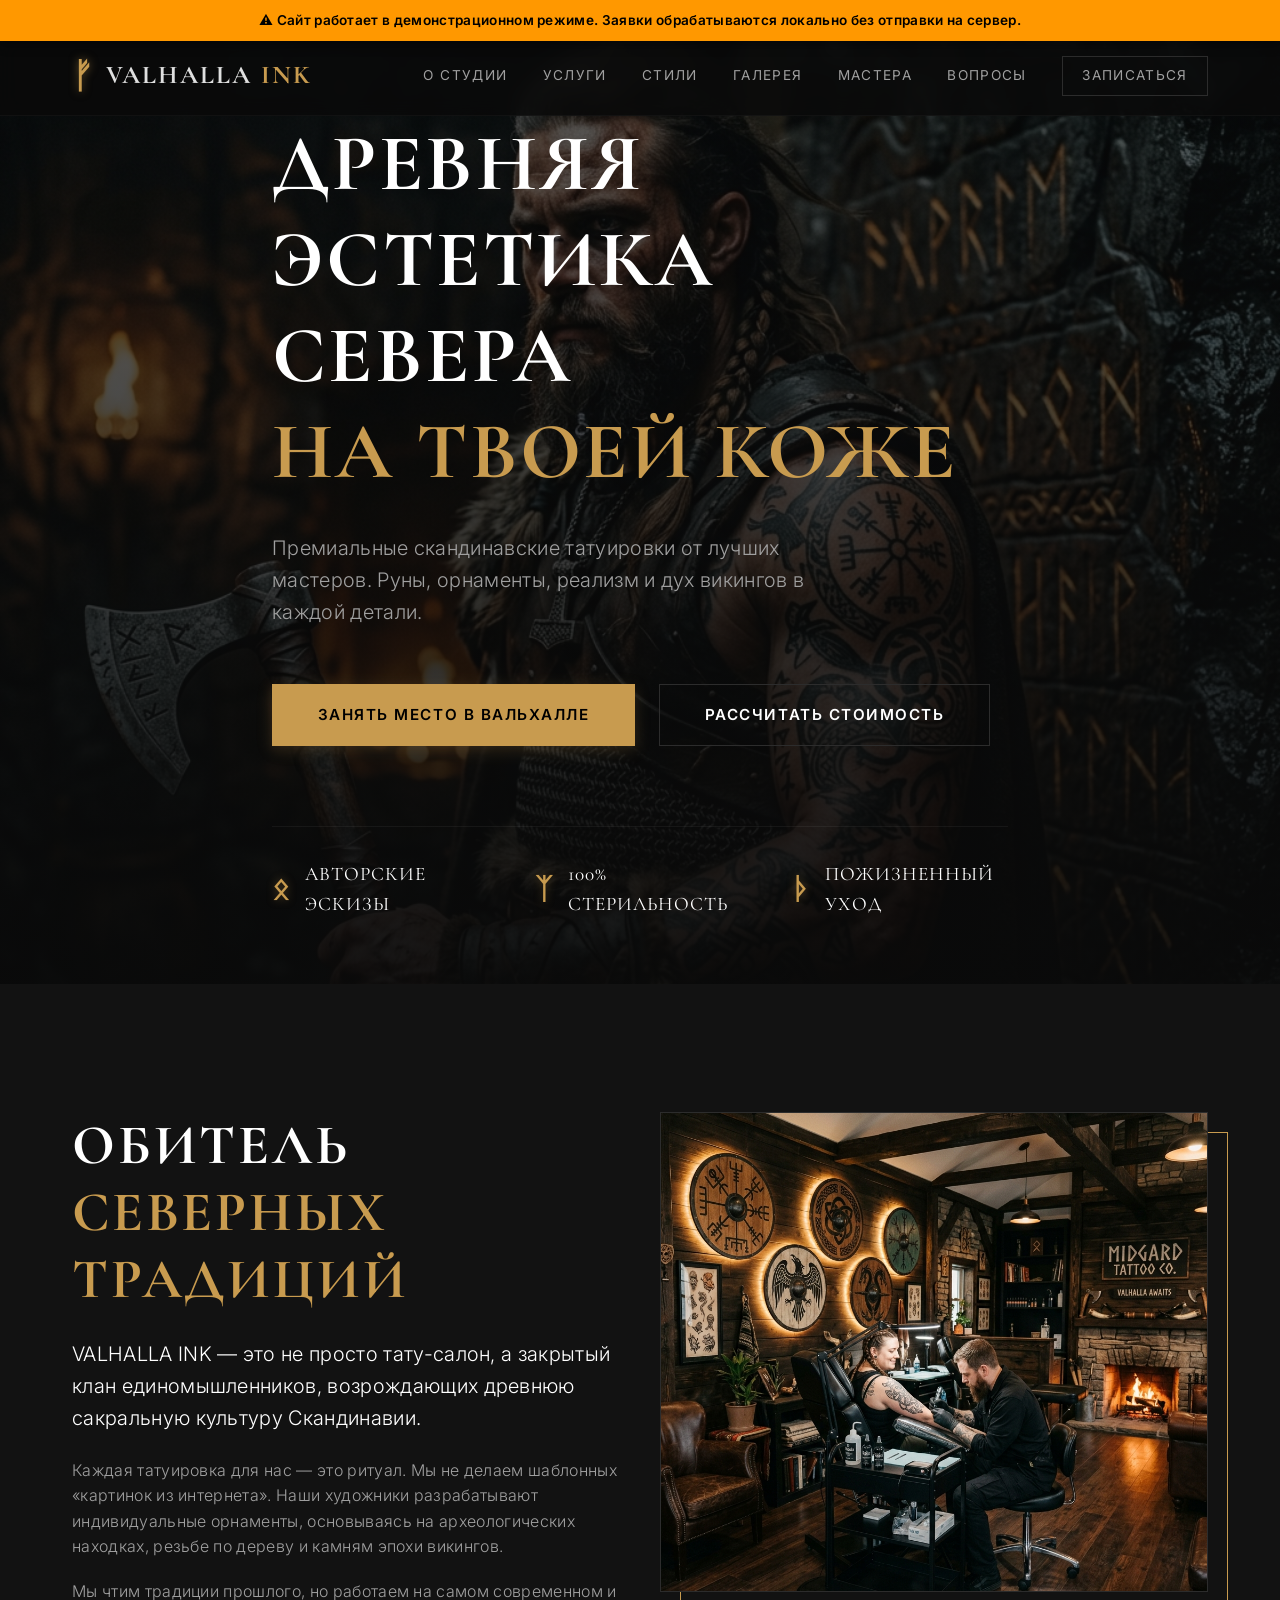
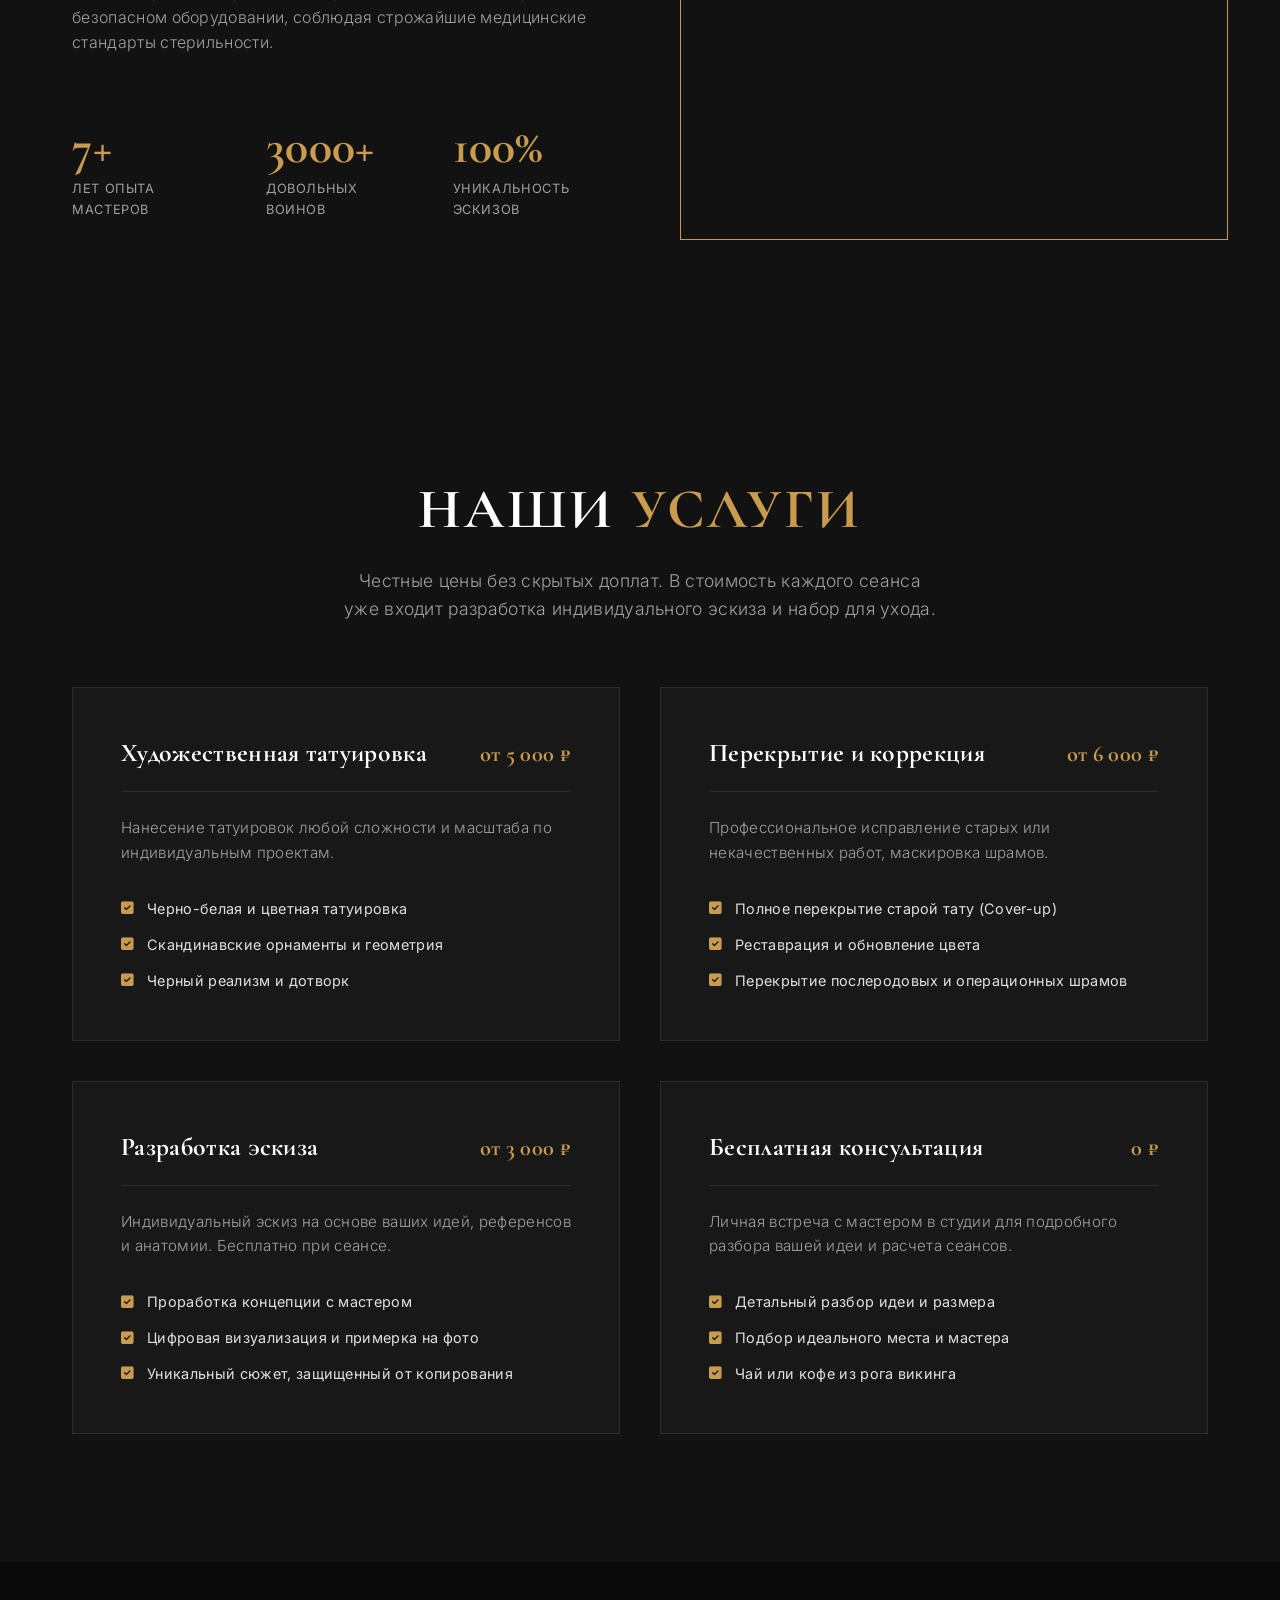
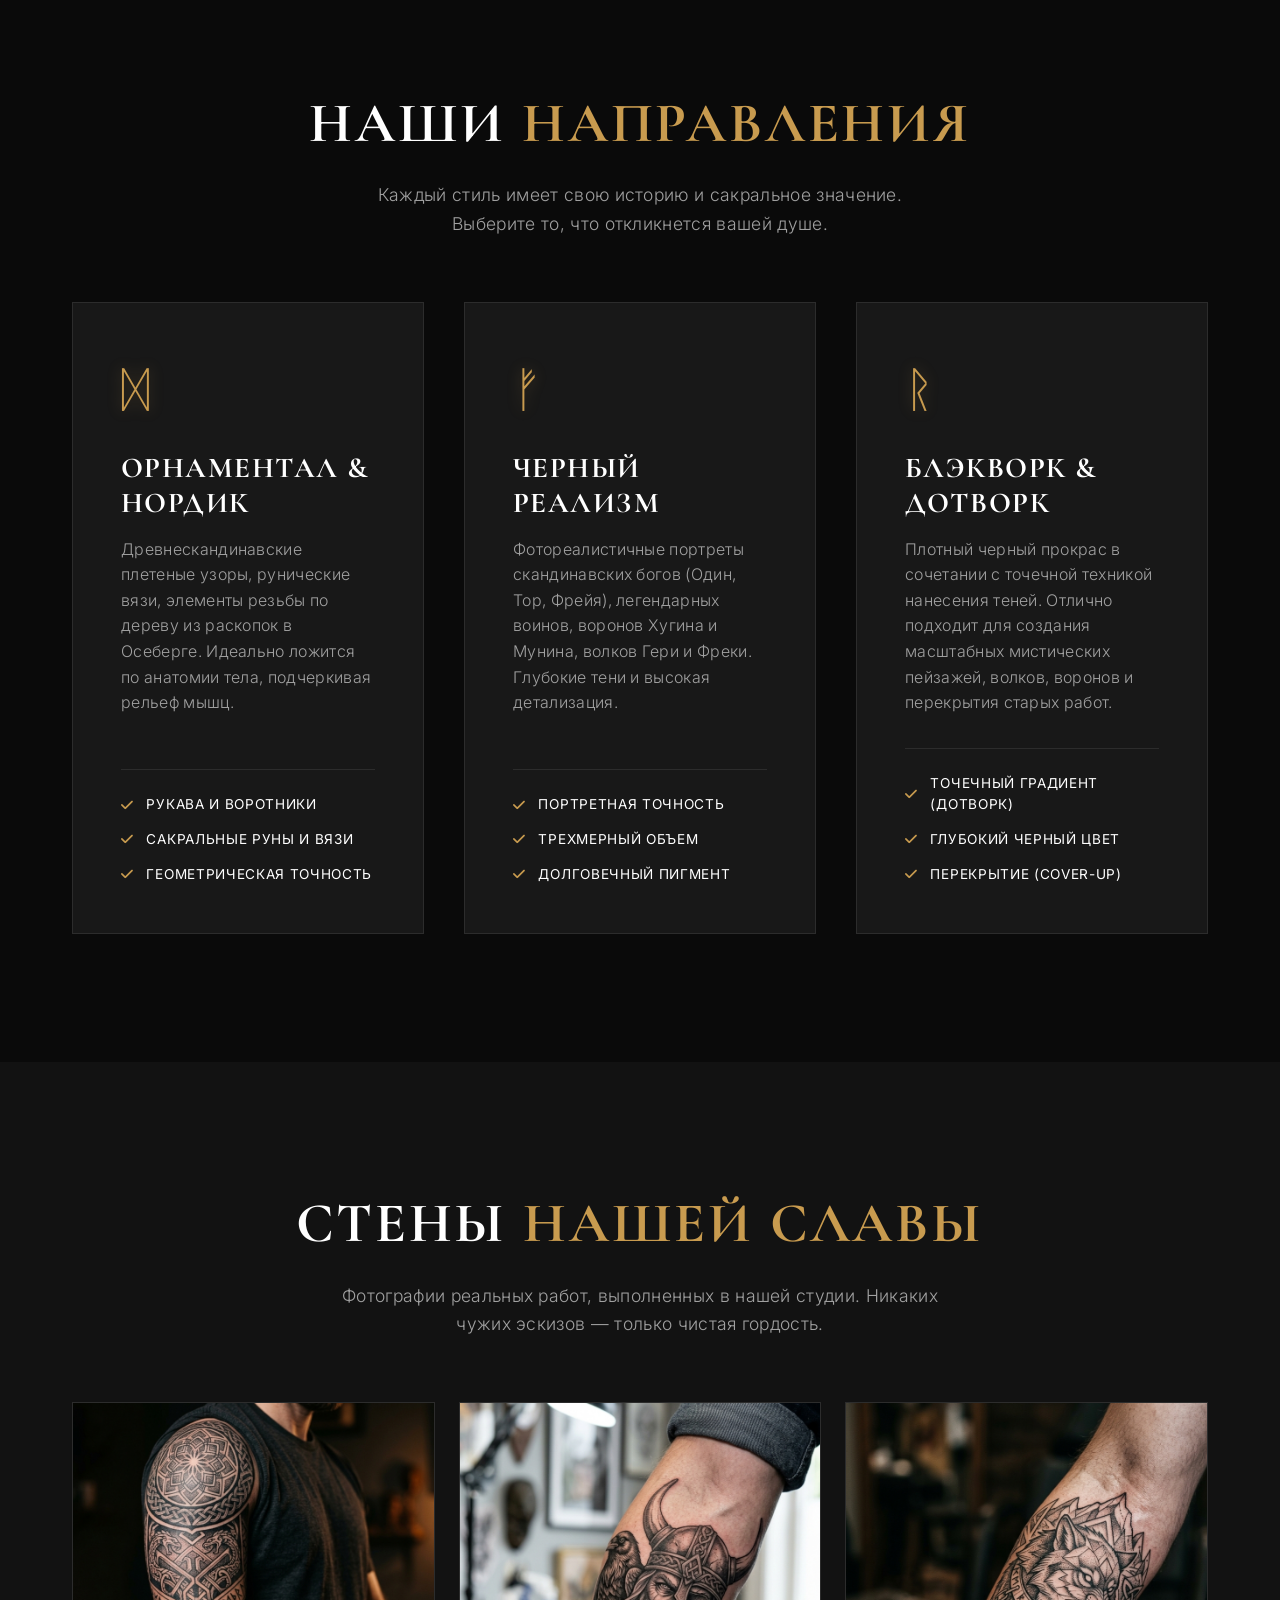
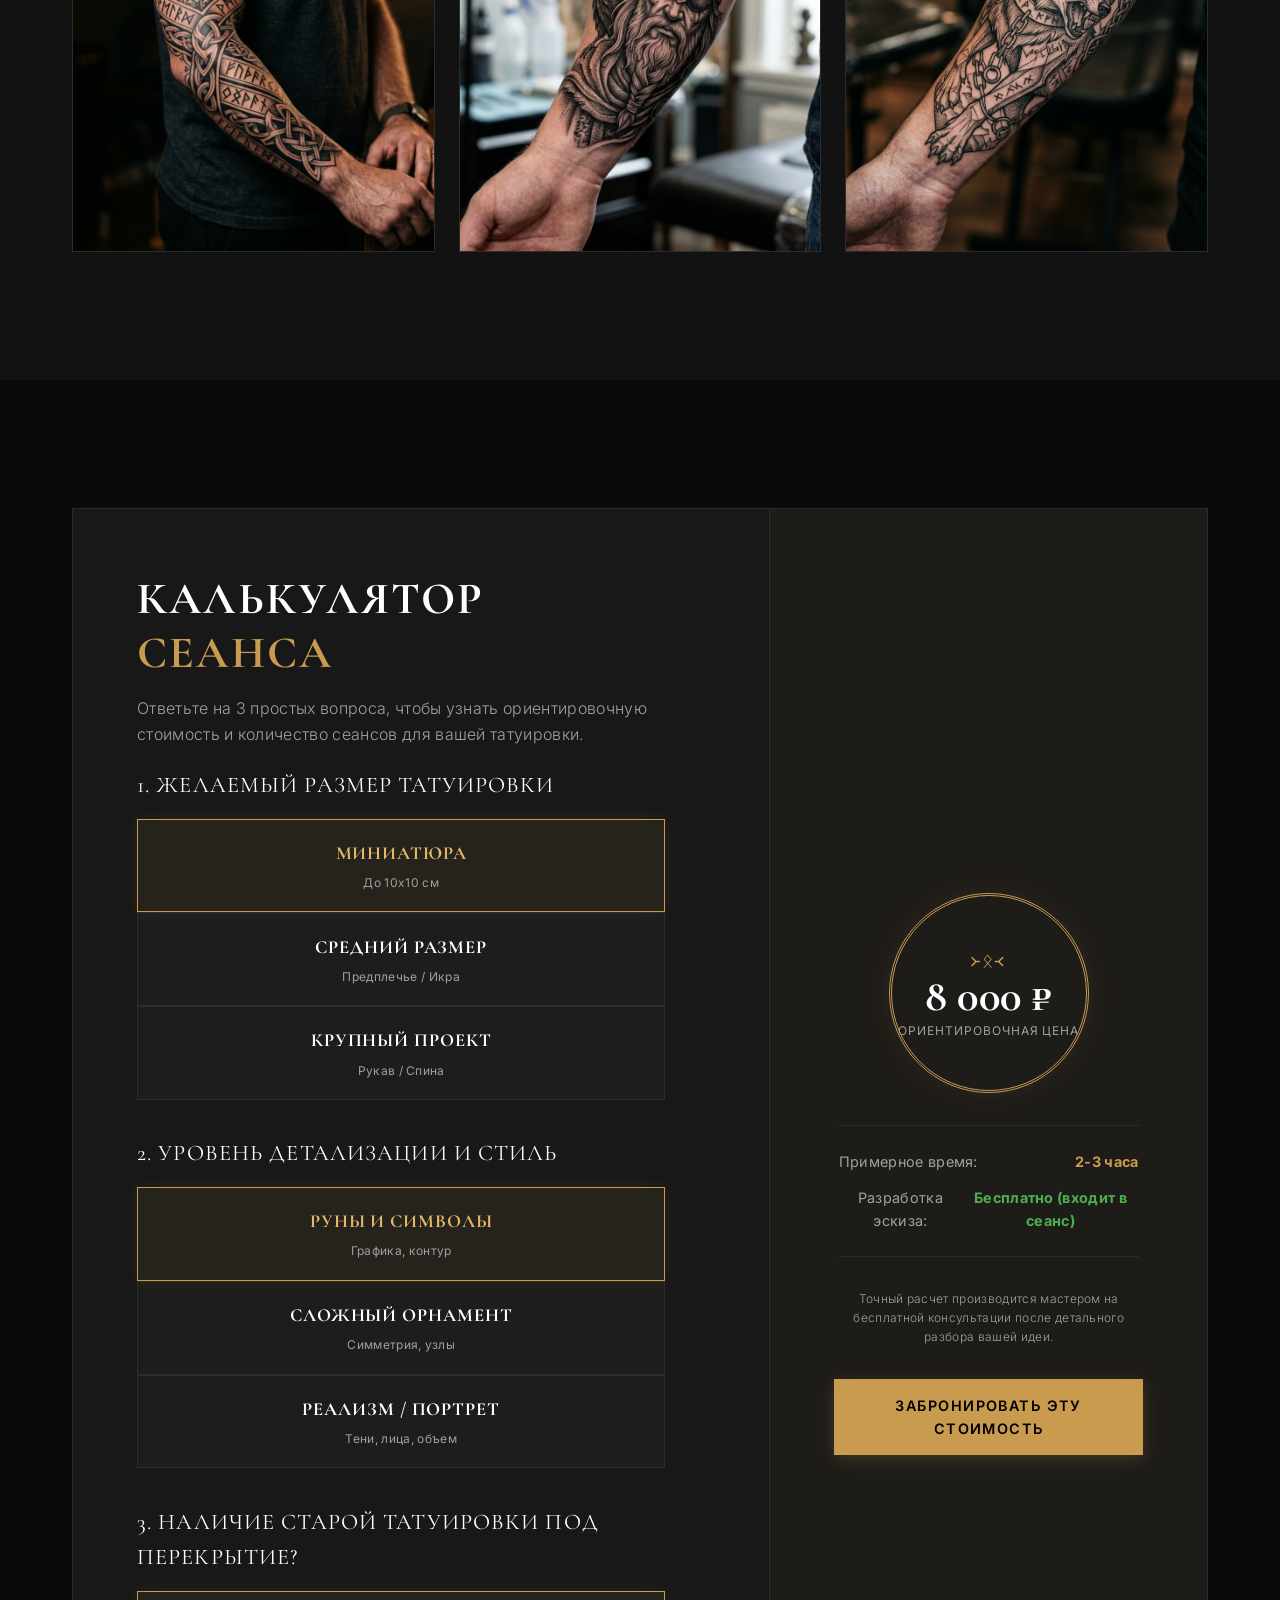
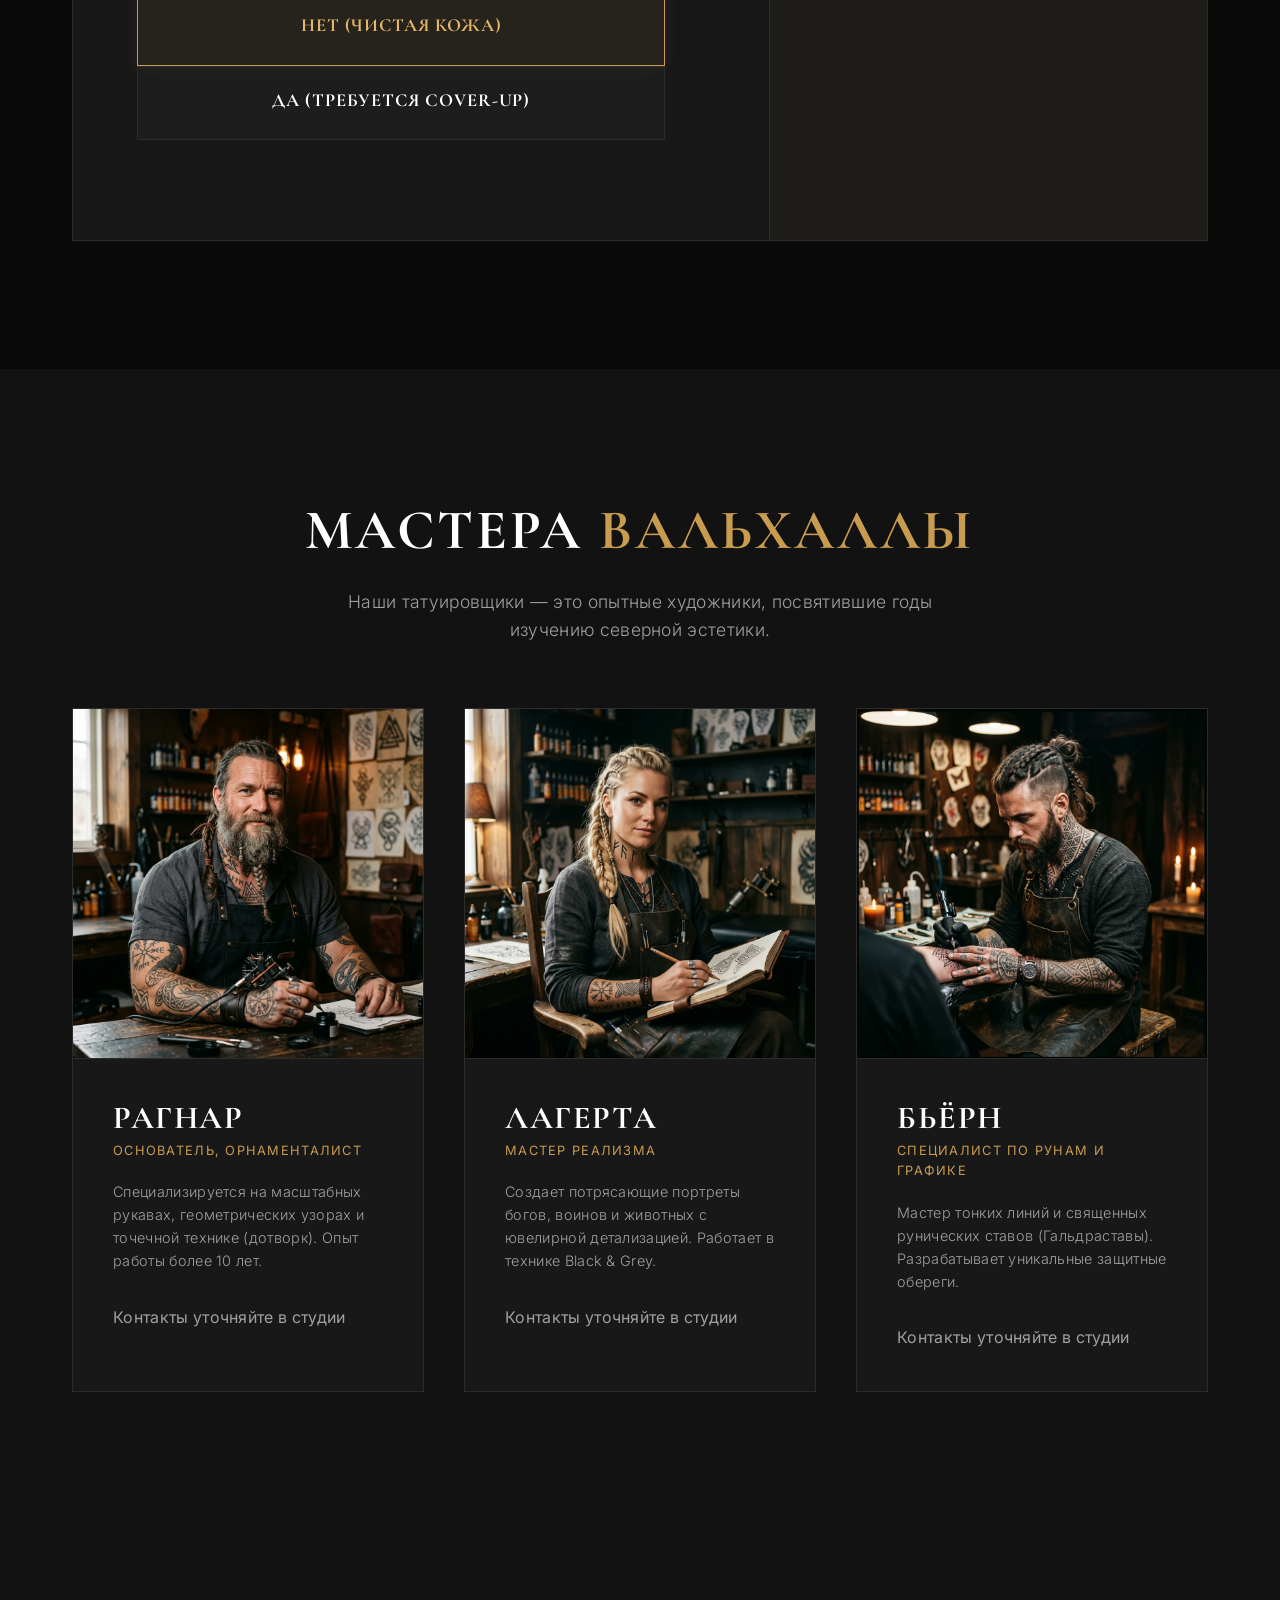
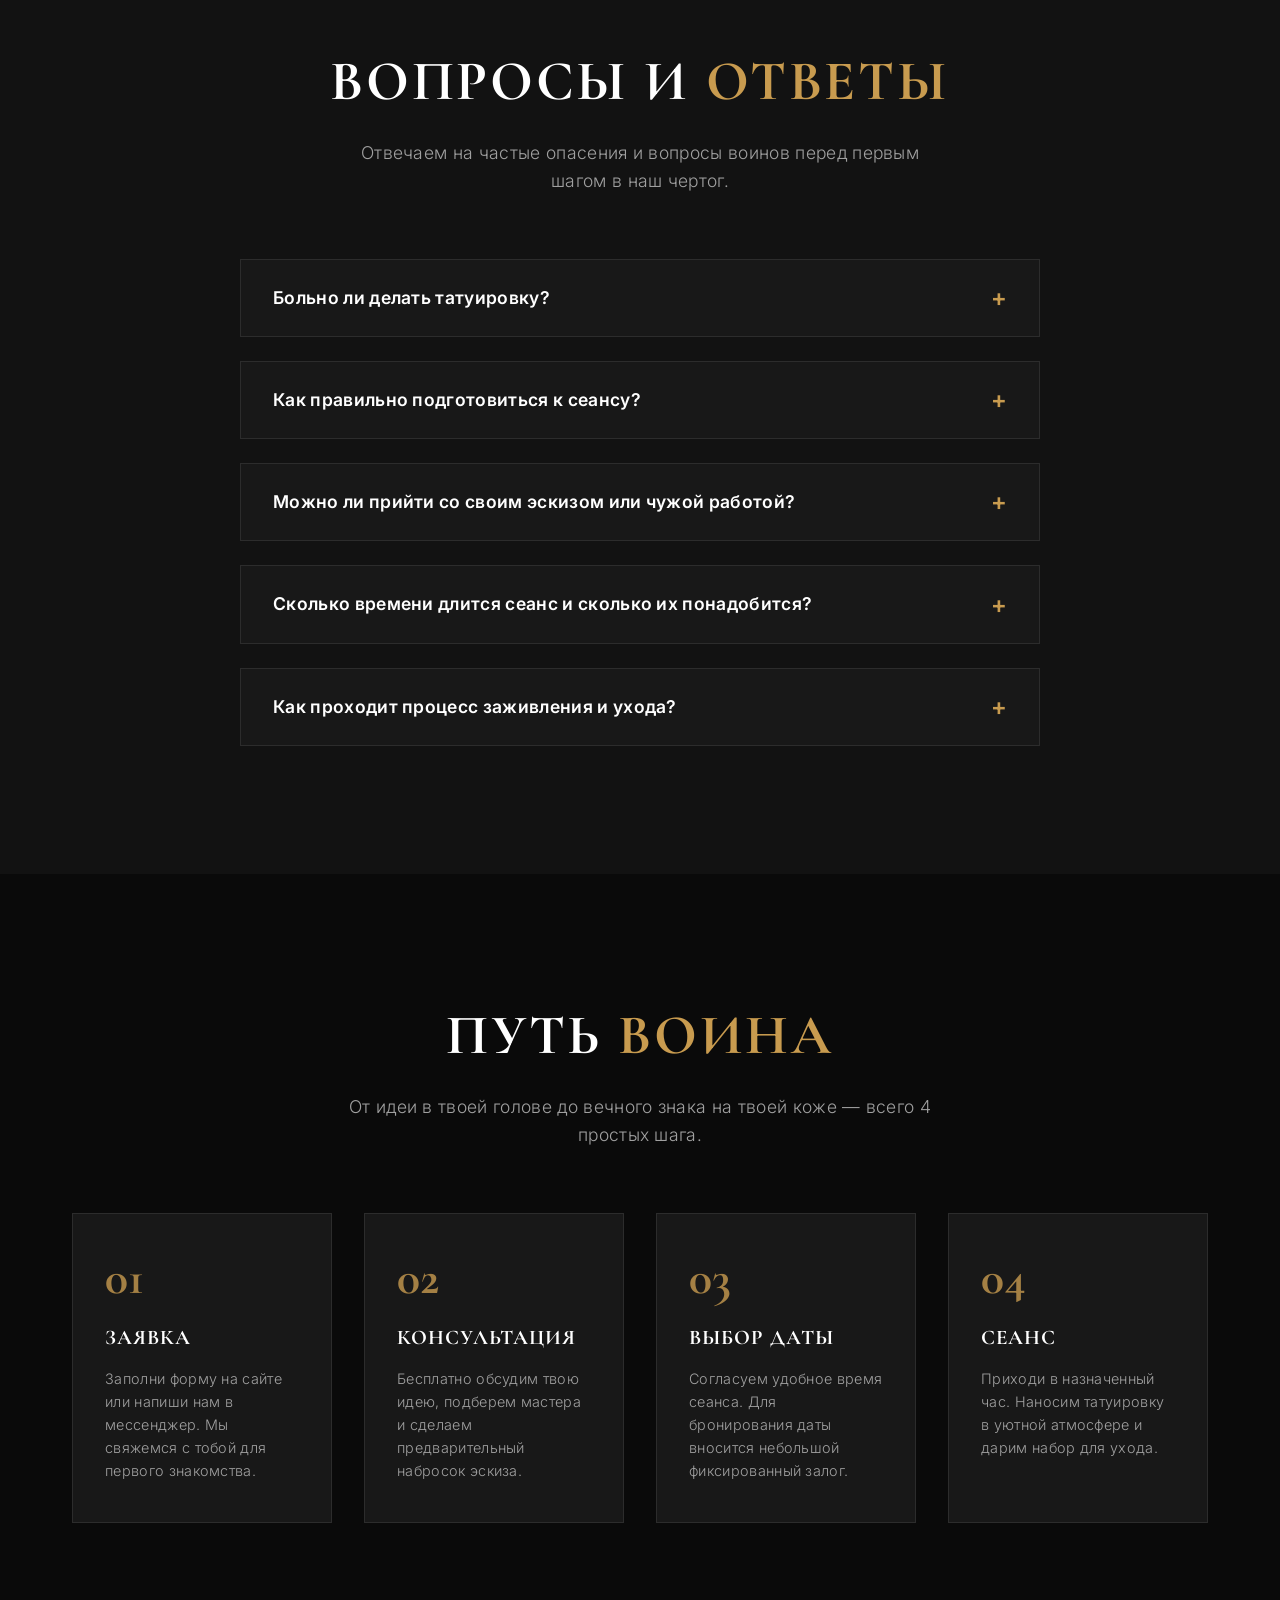
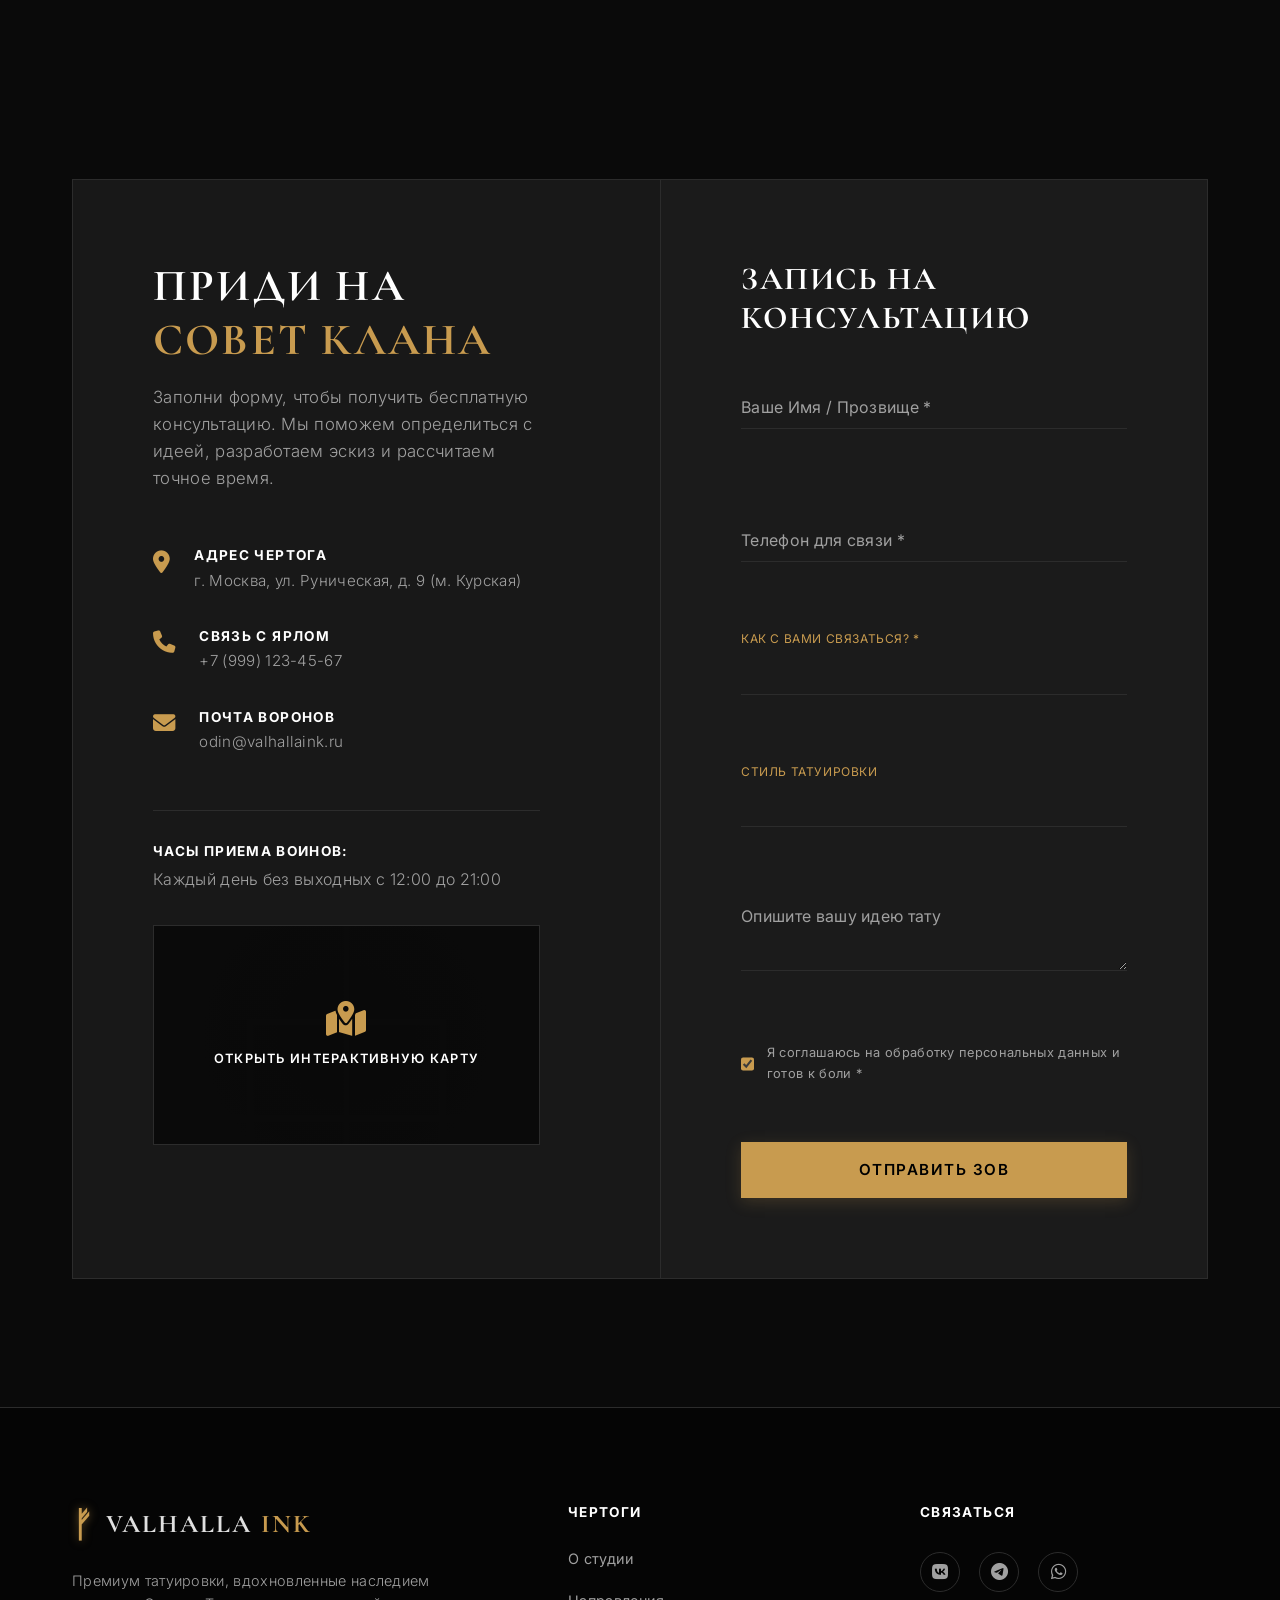
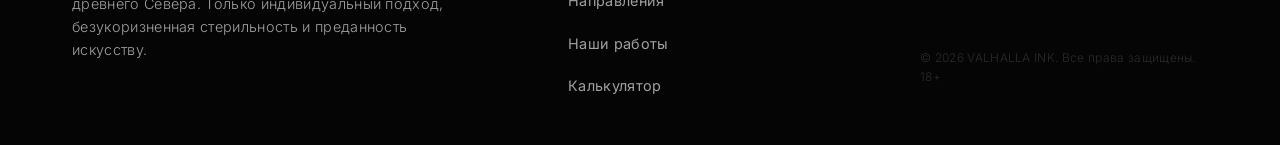
==== commit c3b0166c: "style: fix responsive layout bugs, comments, and remove Instagram references" ====
--- a/index.html
+++ b/index.html
@@ -397,7 +397,9 @@
                         <span class="master-role accent">Основатель, орнаменталист</span>
                         <p class="master-bio">Специализируется на масштабных рукавах, геометрических узорах и точечной технике (дотворк). Опыт работы более 10 лет.</p>
                         <div class="master-socials">
+                            <!-- Instagram закомментирован из-за ограничений доступа в РФ. Основные соцсети — VK и Telegram.
                             <a href="#" class="master-social-link" aria-label="Instagram"><i class="fa-brands fa-instagram"></i></a>
+                            -->
                             <a href="#" class="master-social-link" aria-label="VK"><i class="fa-brands fa-vk"></i></a>
                             <a href="#" class="master-social-link" aria-label="Telegram"><i class="fa-brands fa-telegram"></i></a>
                         </div>
@@ -412,7 +414,9 @@
                         <span class="master-role accent">Мастер реализма</span>
                         <p class="master-bio">Создает потрясающие портреты богов и воинов с ювелирной детализацией. Работает в технике Black & Grey.</p>
                         <div class="master-socials">
+                            <!-- Instagram закомментирован из-за ограничений доступа в РФ. Основные соцсети — VK и Telegram.
                             <a href="#" class="master-social-link" aria-label="Instagram"><i class="fa-brands fa-instagram"></i></a>
+                            -->
                             <a href="#" class="master-social-link" aria-label="VK"><i class="fa-brands fa-vk"></i></a>
                             <a href="#" class="master-social-link" aria-label="Telegram"><i class="fa-brands fa-telegram"></i></a>
                         </div>
@@ -427,7 +431,9 @@
                         <span class="master-role accent">Специалист по рунам и графике</span>
                         <p class="master-bio">Мастер тонких линий и священных рунических ставов (Гальдраставы). Разрабатывает уникальные защитные обереги.</p>
                         <div class="master-socials">
+                            <!-- Instagram закомментирован из-за ограничений доступа в РФ. Основные соцсети — VK и Telegram.
                             <a href="#" class="master-social-link" aria-label="Instagram"><i class="fa-brands fa-instagram"></i></a>
+                            -->
                             <a href="#" class="master-social-link" aria-label="VK"><i class="fa-brands fa-vk"></i></a>
                             <a href="#" class="master-social-link" aria-label="Telegram"><i class="fa-brands fa-telegram"></i></a>
                         </div>
@@ -620,7 +626,9 @@
                 <h4>Связаться</h4>
                 <div class="social-icons">
                     <a href="#" class="social-icon" aria-label="VKontakte"><i class="fa-brands fa-vk"></i></a>
+                    <!-- Instagram закомментирован из-за ограничений доступа в РФ. Основные соцсети — VK и Telegram.
                     <a href="#" class="social-icon" aria-label="Instagram"><i class="fa-brands fa-instagram"></i></a>
+                    -->
                     <a href="#" class="social-icon" aria-label="Telegram"><i class="fa-brands fa-telegram"></i></a>
                     <a href="#" class="social-icon" aria-label="WhatsApp"><i class="fa-brands fa-whatsapp"></i></a>
                 </div>
--- a/style.css
+++ b/style.css
@@ -1310,9 +1310,16 @@
     padding-top: 36px;
 }
 
+body.has-demo-badge .header {
+    top: 36px;
+}
+
 @media (max-width: 768px) {
     body.has-demo-badge {
         padding-top: 50px;
+    }
+    body.has-demo-badge .header {
+        top: 50px;
     }
 }
 
@@ -1656,6 +1663,10 @@
         grid-template-columns: 1fr;
         gap: 2rem;
     }
+    
+    .steps-grid {
+        grid-template-columns: repeat(2, 1fr);
+    }
 }
 
 @media (max-width: 576px) {
@@ -1683,6 +1694,11 @@
         padding: 2rem 1.5rem;
     }
     
+    .steps-grid {
+        grid-template-columns: 1fr;
+        gap: 1.5rem;
+    }
+    
     .faq-question {
         padding: 1.2rem 1.2rem;
         font-size: 0.95rem;
@@ -1700,6 +1716,19 @@
         padding: 2rem 1.2rem !important;
     }
     
+    .contact-info-block, .contact-form-block {
+        padding: 2rem 0;
+    }
+    
+    .about-image-wrapper {
+        margin-right: 10px;
+    }
+    
+    .image-accent-border {
+        left: 10px;
+        top: 10px;
+    }
+    
     .calc-wrapper {
         padding: 2rem 1.2rem !important;
     }
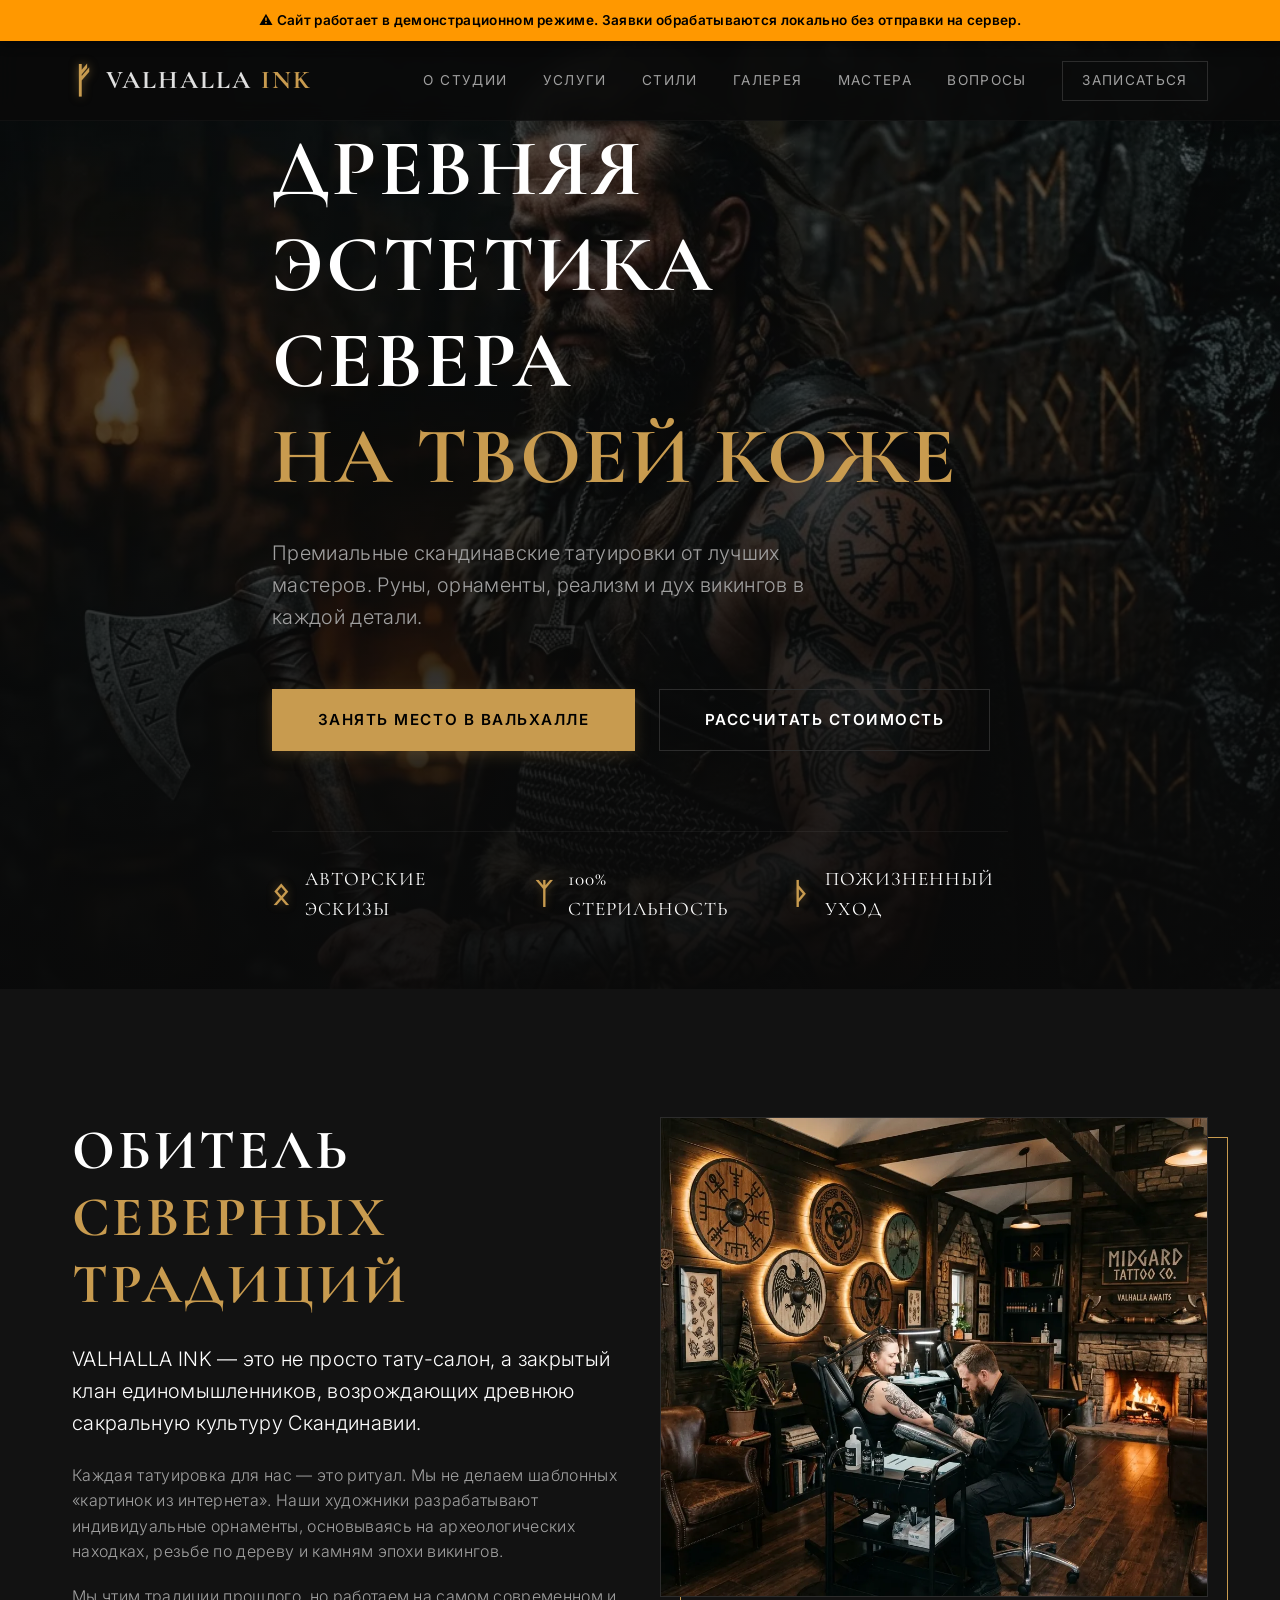
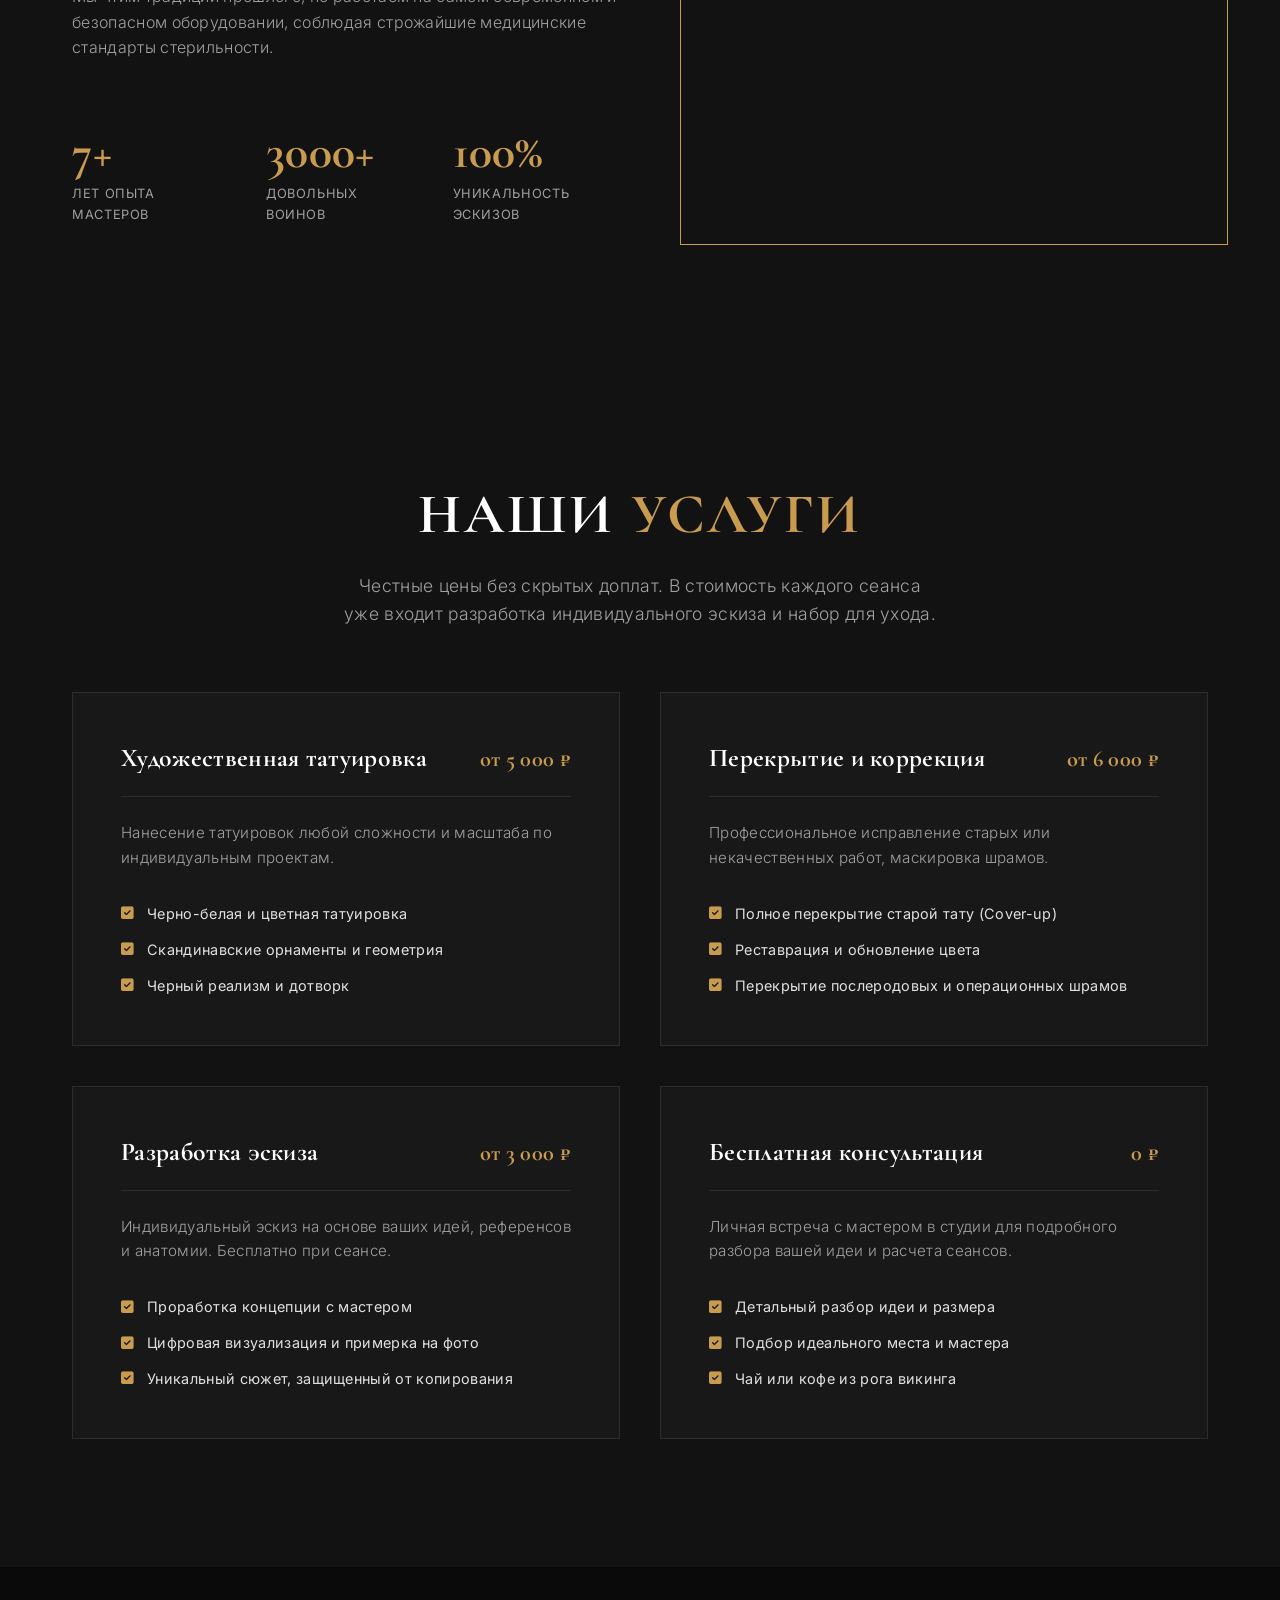
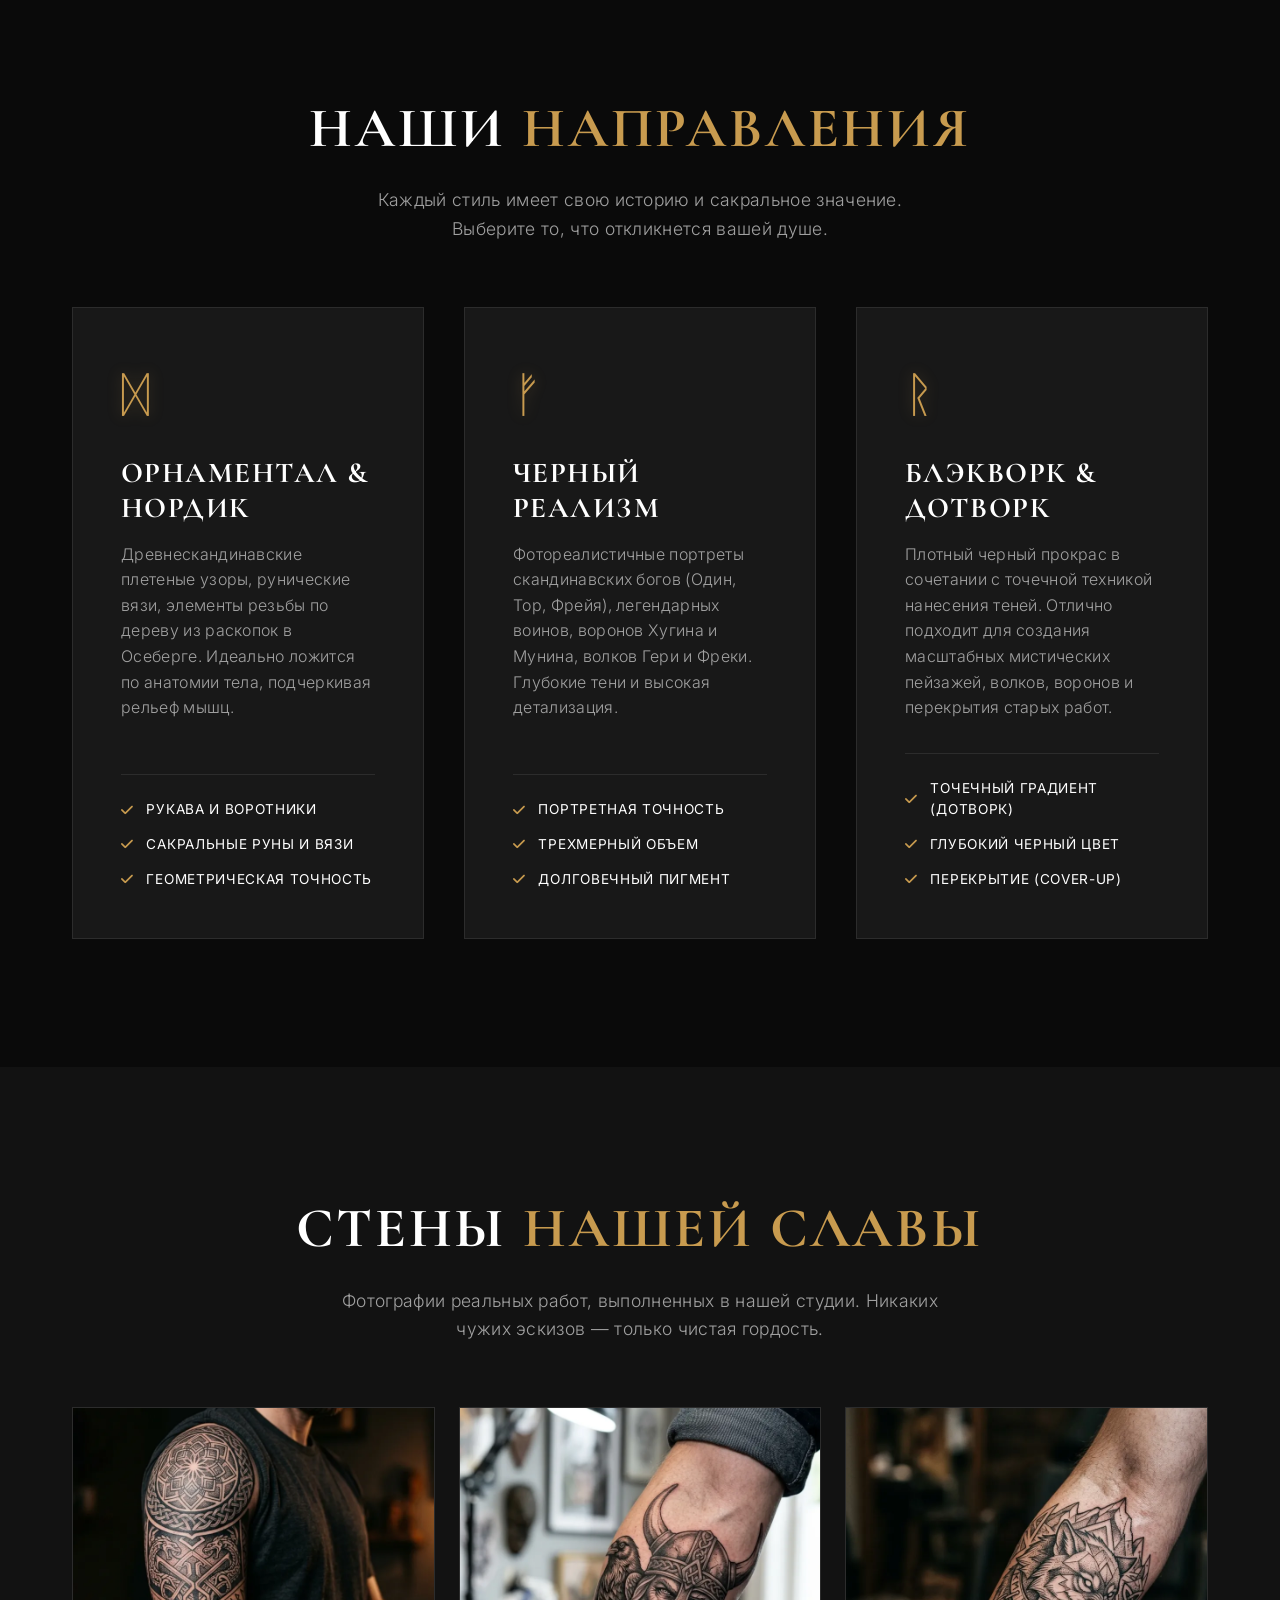
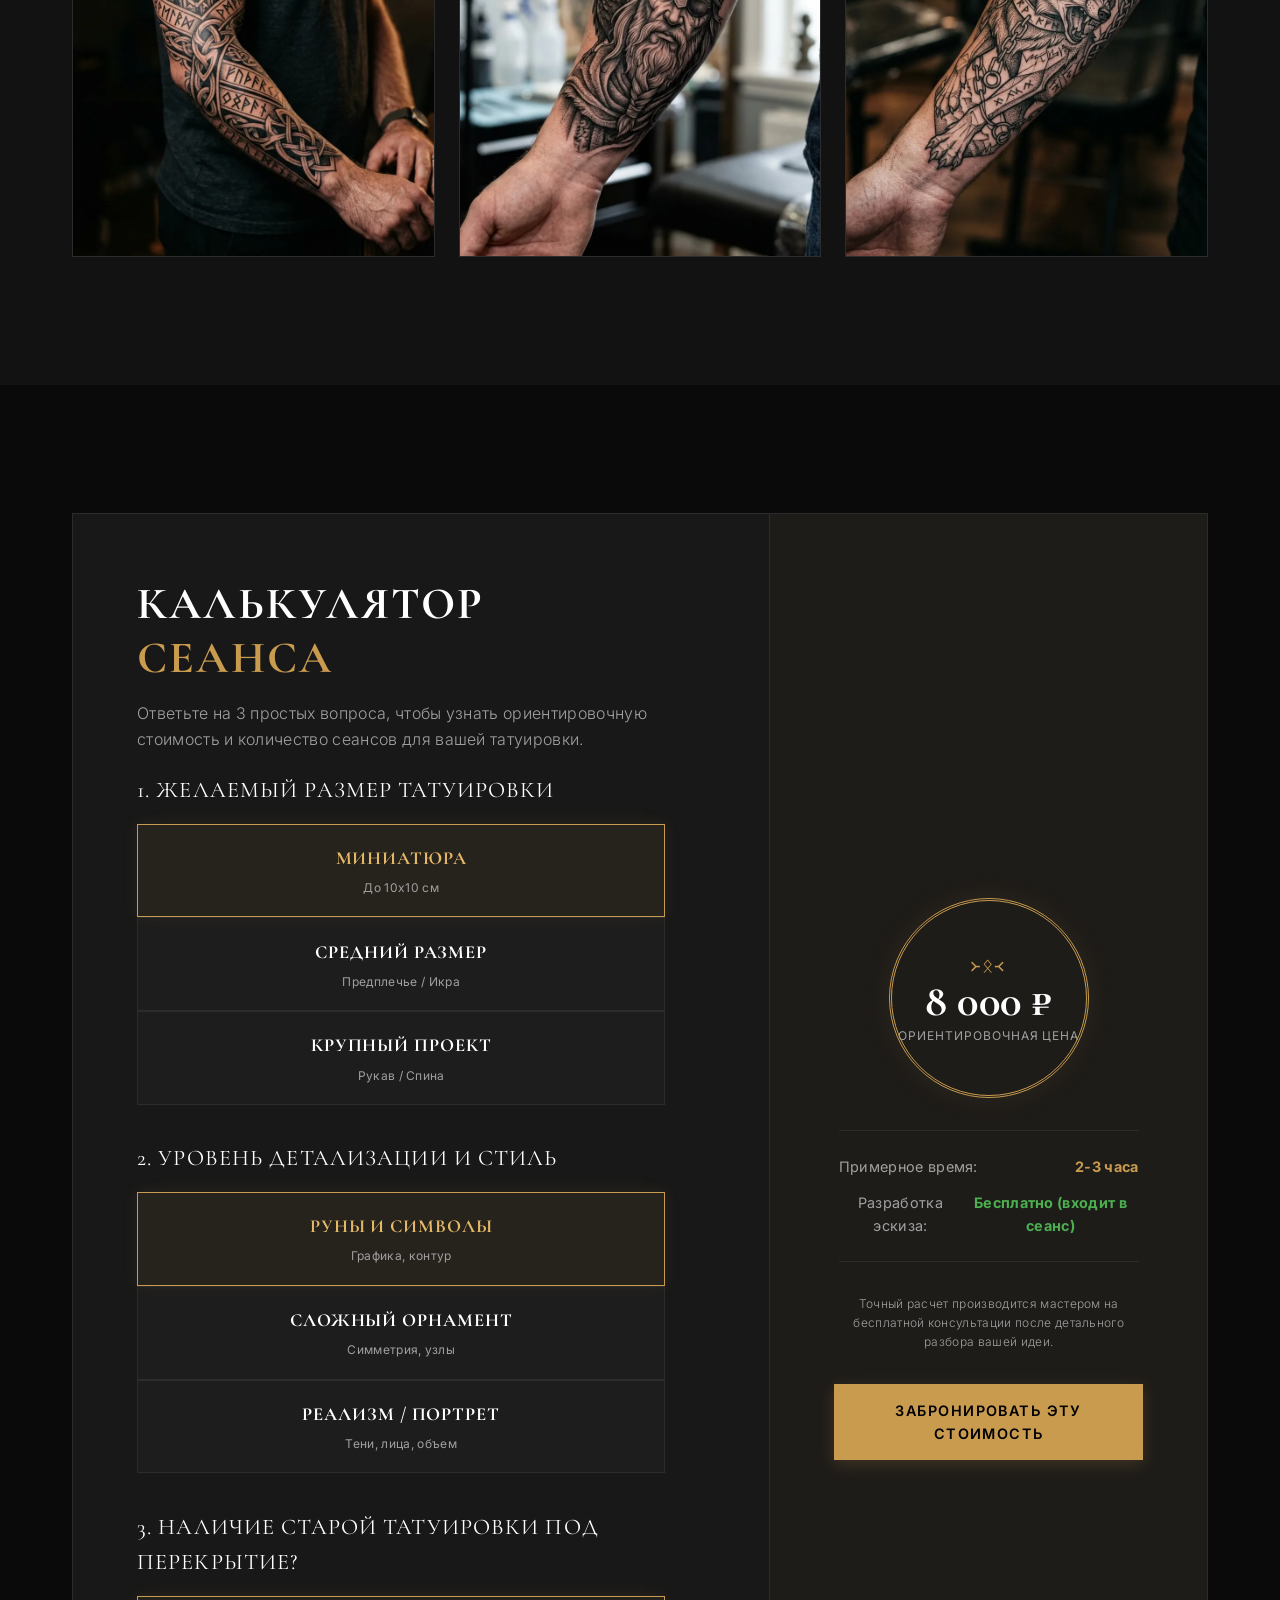
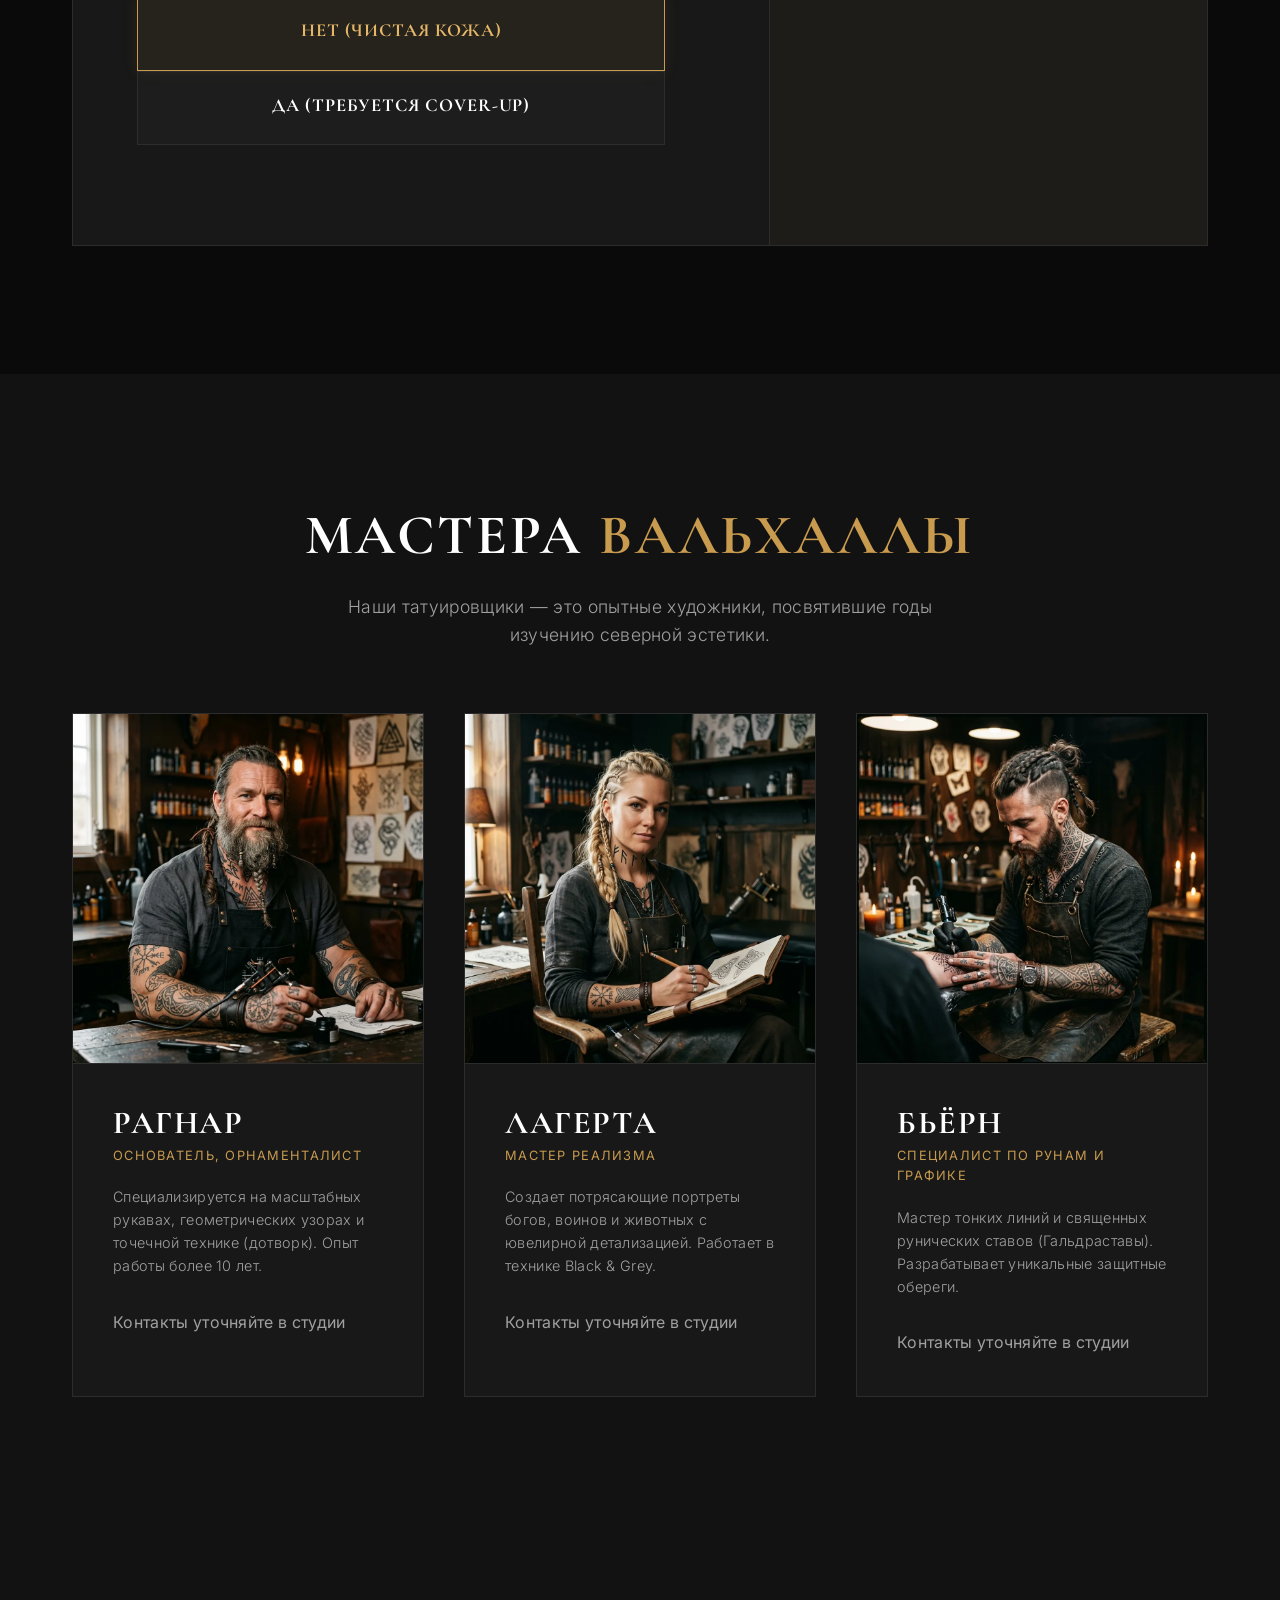
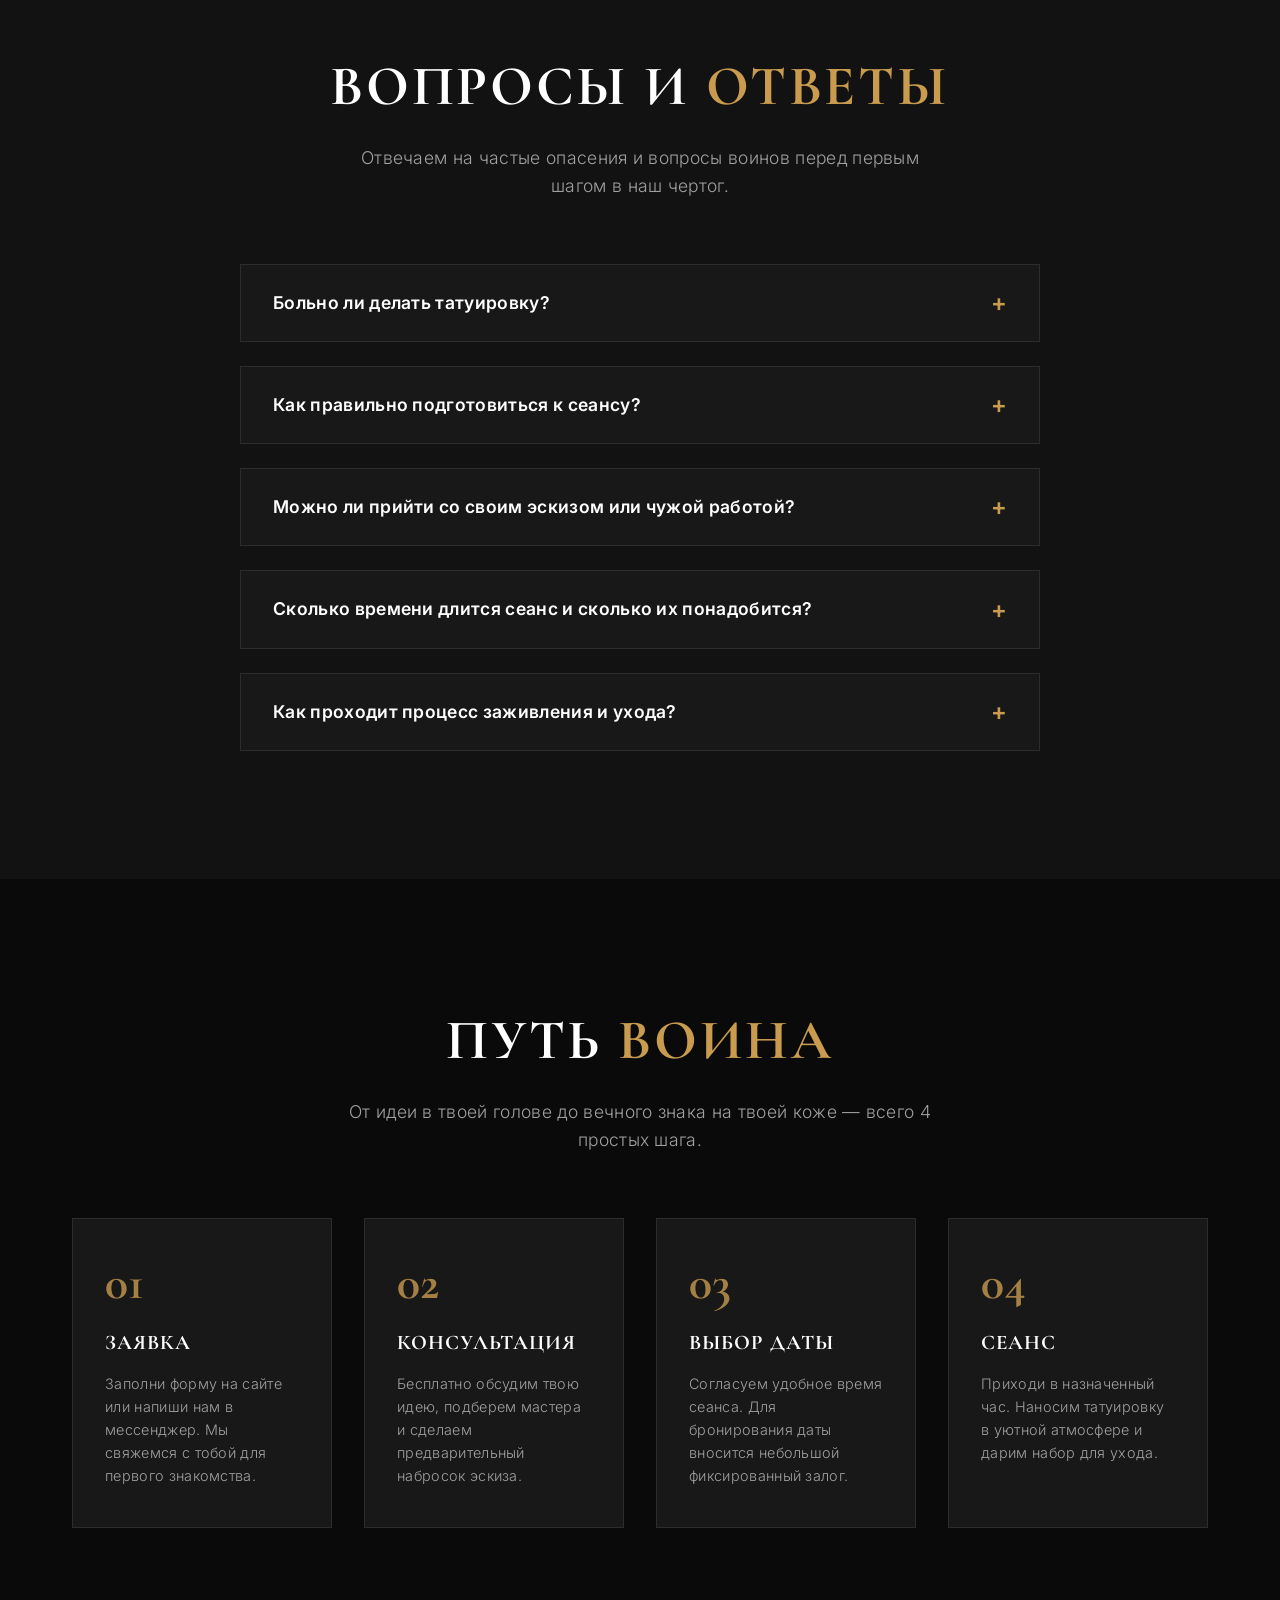
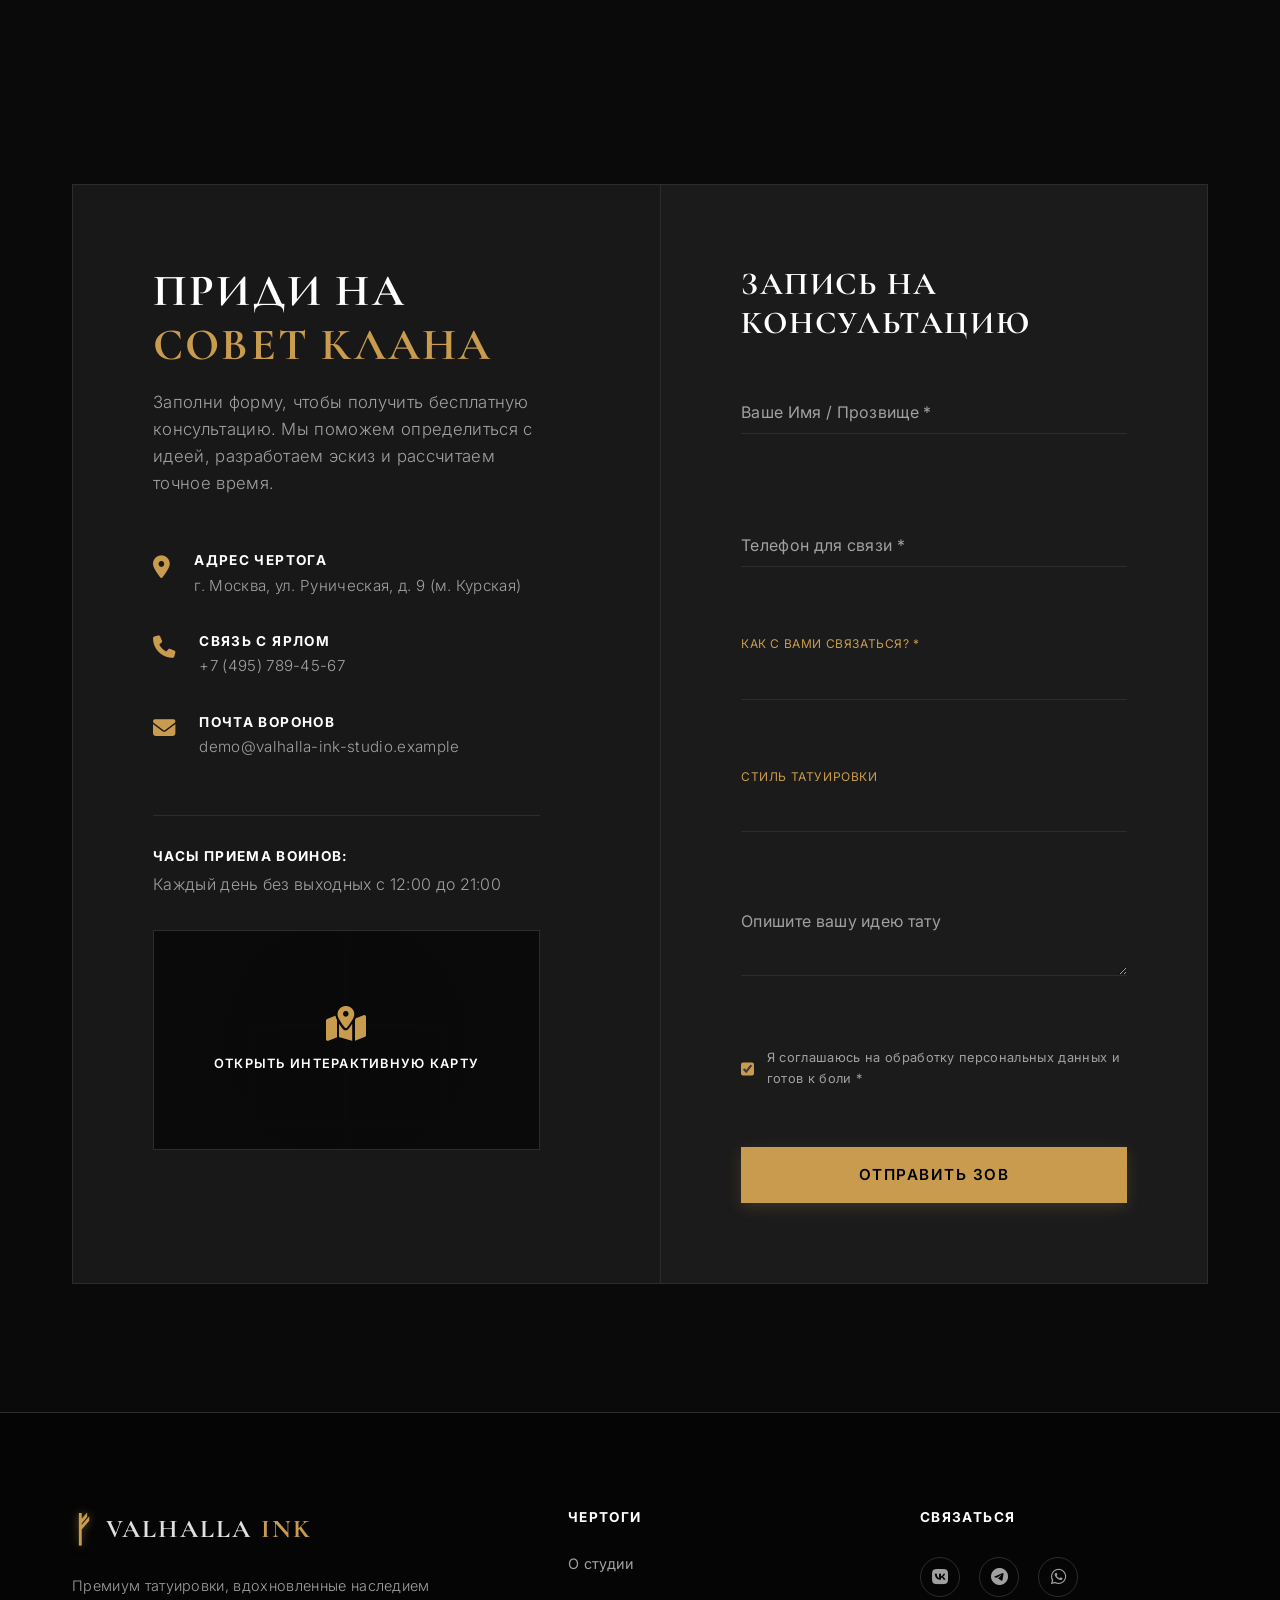
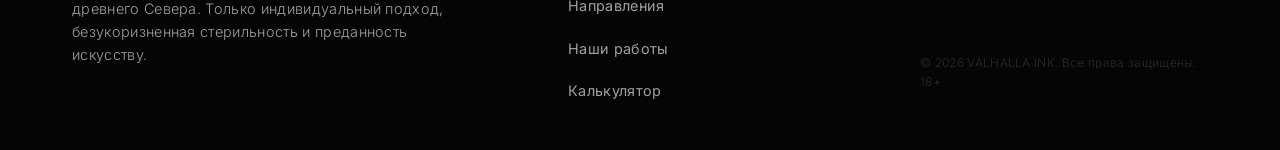
==== commit da1d7584: "Optimize image assets, resolve mobile layout overflows, configure realistic contact placeholders, an" ====
--- a/index.html
+++ b/index.html
@@ -15,10 +15,10 @@
     <meta property="og:description" content="Авторские скандинавские татуировки, рунические орнаменты и черный реализм. Разработка индивидуального эскиза бесплатно.">
     <meta property="og:type" content="website">
     <meta property="og:url" content="">
-    <meta property="og:image" content="images/hero_bg.png">
+    <meta property="og:image" content="images/hero_bg.webp">
     
     <!-- Favicon -->
-    <link rel="icon" type="image/png" href="data:image/svg+xml,<svg xmlns=%22http://www.w3.org/2000/svg%22 viewBox=%220 0 100 100%22><text y=%22.9em%22 font-size=%2290%22>ᚠ</text></svg>">
+    <link rel="icon" type="image/png" href="favicon.png">
     
     <!-- Google Fonts for premium Viking aesthetics -->
     <link rel="preconnect" href="https://fonts.googleapis.com">
@@ -38,9 +38,9 @@
       "@context": "https://schema.org",
       "@type": "TattooParlor",
       "name": "Valhalla Ink",
-      "image": "images/studio.png",
+      "image": "images/studio.webp",
       "url": "",
-      "telephone": "+7 (999) 123-45-67",
+      "telephone": "+7 (495) 789-45-67",
       "address": {
         "@type": "PostalAddress",
         "streetAddress": "ул. Руническая, д. 9",
@@ -105,7 +105,7 @@
 
     <!-- Hero Section -->
     <section class="hero">
-        <div class="hero-bg" style="background-image: linear-gradient(rgba(10, 10, 10, 0.6), rgba(10, 10, 10, 0.95)), url('images/hero_bg.png');"></div>
+        <div class="hero-bg" style="background-image: linear-gradient(rgba(10, 10, 10, 0.6), rgba(10, 10, 10, 0.95)), url('images/hero_bg.webp');"></div>
         <div class="container hero-content">
             <h1 class="hero-title">Древняя Эстетика Севера <br><span class="accent">На Твоей Коже</span></h1>
             <p class="hero-subtitle">Премиальные скандинавские татуировки от лучших мастеров. Руны, орнаменты, реализм и дух викингов в каждой детали.</p>
@@ -156,7 +156,7 @@
                     </div>
                 </div>
                 <div class="about-image-wrapper">
-                    <img src="images/studio.png" alt="Интерьер Valhalla Ink" class="about-image shadow-premium">
+                    <img src="images/studio.webp" alt="Интерьер Valhalla Ink" class="about-image shadow-premium">
                     <div class="image-accent-border"></div>
                 </div>
             </div>
@@ -259,7 +259,7 @@
             <div class="gallery-grid">
                 <!-- Gallery 1 -->
                 <div class="gallery-item">
-                    <img src="images/sleeve.png" alt="Скандинавский орнаментальный рукав" class="gallery-img" width="400" height="500" loading="lazy">
+                    <img src="images/sleeve.webp" alt="Скандинавский орнаментальный рукав" class="gallery-img" width="400" height="500" loading="lazy">
                     <div class="gallery-overlay">
                         <div class="gallery-info">
                             <span class="gallery-tag">Орнаментал</span>
@@ -271,7 +271,7 @@
 
                 <!-- Gallery 2 -->
                 <div class="gallery-item">
-                    <img src="images/odin.png" alt="Реалистичная татуировка Один" class="gallery-img" width="400" height="500" loading="lazy">
+                    <img src="images/odin.webp" alt="Реалистичная татуировка Один" class="gallery-img" width="400" height="500" loading="lazy">
                     <div class="gallery-overlay">
                         <div class="gallery-info">
                             <span class="gallery-tag">Реализм</span>
@@ -283,7 +283,7 @@
 
                 <!-- Gallery 3 -->
                 <div class="gallery-item">
-                    <img src="images/fenrir.png" alt="Дотворк тату волка Фенрира" class="gallery-img" width="400" height="500" loading="lazy">
+                    <img src="images/fenrir.webp" alt="Дотворк тату волка Фенрира" class="gallery-img" width="400" height="500" loading="lazy">
                     <div class="gallery-overlay">
                         <div class="gallery-info">
                             <span class="gallery-tag">Блэкворк / Дотворк</span>
@@ -390,7 +390,7 @@
                 <!-- Masters populated dynamically from config.js -->
                 <div class="master-card card-premium">
                     <div class="master-img-wrapper">
-                        <img src="images/master_ragnar.png" alt="Мастер Рагнар" class="master-img" width="350" height="420" loading="lazy">
+                        <img src="images/master_ragnar.webp" alt="Мастер Рагнар" class="master-img" width="350" height="420" loading="lazy">
                     </div>
                     <div class="master-info">
                         <h3>Рагнар</h3>
@@ -407,7 +407,7 @@
                 </div>
                 <div class="master-card card-premium">
                     <div class="master-img-wrapper">
-                        <img src="images/master_lagerta.png" alt="Мастер Лагерта" class="master-img" width="350" height="420" loading="lazy">
+                        <img src="images/master_lagerta.webp" alt="Мастер Лагерта" class="master-img" width="350" height="420" loading="lazy">
                     </div>
                     <div class="master-info">
                         <h3>Лагерта</h3>
@@ -424,7 +424,7 @@
                 </div>
                 <div class="master-card card-premium">
                     <div class="master-img-wrapper">
-                        <img src="images/master_bjorn.png" alt="Мастер Бьёрн" class="master-img" width="350" height="420" loading="lazy">
+                        <img src="images/master_bjorn.webp" alt="Мастер Бьёрн" class="master-img" width="350" height="420" loading="lazy">
                     </div>
                     <div class="master-info">
                         <h3>Бьёрн</h3>
@@ -509,7 +509,7 @@
                             <i class="fa-solid fa-phone contact-icon" aria-hidden="true"></i>
                             <div>
                                 <h4>Связь с ярлом</h4>
-                                <p><a href="tel:+79991234567" class="cfg-phone">+7 (999) 123-45-67</a></p>
+                                <p><a href="tel:+74957894567" class="cfg-phone">+7 (495) 789-45-67</a></p>
                             </div>
                         </div>
 
@@ -517,7 +517,7 @@
                             <i class="fa-solid fa-envelope contact-icon" aria-hidden="true"></i>
                             <div>
                                 <h4>Почта воронов</h4>
-                                <p><a href="mailto:odin@valhallaink.ru" class="cfg-email">odin@valhallaink.ru</a></p>
+                                <p><a href="mailto:demo@valhalla-ink-studio.example" class="cfg-email">demo@valhalla-ink-studio.example</a></p>
                             </div>
                         </div>
                     </div>
--- a/style.css
+++ b/style.css
@@ -37,6 +37,7 @@
 html {
     scroll-behavior: smooth;
     font-size: 16px;
+    scroll-padding-top: calc(var(--demo-badge-height, 0px) + var(--header-height, 80px));
 }
 
 body {
@@ -887,14 +888,14 @@
 }
 
 .m1-img {
-    background-image: linear-gradient(to bottom, transparent, rgba(0,0,0,0.8)), url('images/master_ragnar.png');
+    background-image: linear-gradient(to bottom, transparent, rgba(0,0,0,0.8)), url('images/master_ragnar.webp');
     background-position: 50% 10%;
 }
 .m2-img {
-    background-image: linear-gradient(to bottom, transparent, rgba(0,0,0,0.8)), url('images/master_lagerta.png');
+    background-image: linear-gradient(to bottom, transparent, rgba(0,0,0,0.8)), url('images/master_lagerta.webp');
 }
 .m3-img {
-    background-image: linear-gradient(to bottom, transparent, rgba(0,0,0,0.8)), url('images/master_bjorn.png');
+    background-image: linear-gradient(to bottom, transparent, rgba(0,0,0,0.8)), url('images/master_bjorn.webp');
 }
 
 .master-card:hover .master-placeholder-img {
@@ -1307,19 +1308,19 @@
 }
 
 body.has-demo-badge {
-    padding-top: 36px;
+    padding-top: var(--demo-badge-height, 36px);
 }
 
 body.has-demo-badge .header {
-    top: 36px;
+    top: var(--demo-badge-height, 36px);
 }
 
 @media (max-width: 768px) {
     body.has-demo-badge {
-        padding-top: 50px;
+        padding-top: var(--demo-badge-height, 50px);
     }
     body.has-demo-badge .header {
-        top: 50px;
+        top: var(--demo-badge-height, 50px);
     }
 }
 
@@ -1674,6 +1675,11 @@
         padding: 0 1.2rem;
     }
     
+    .about-stats {
+        flex-direction: column;
+        gap: 1.5rem;
+    }
+    
     .section-title {
         font-size: 2.4rem;
     }
@@ -1741,5 +1747,31 @@
     .mobile-link {
         font-size: 1.6rem;
     }
-}
-
+
+    .style-card {
+        padding: 2rem 1.5rem;
+    }
+    
+    .master-info {
+        padding: 2rem 1.5rem;
+    }
+    
+    .calc-inputs, .calc-results {
+        padding: 2rem 0;
+    }
+    
+    .grid-3-flat {
+        grid-template-columns: 1fr;
+        gap: 0.8rem;
+    }
+}
+
+@media (max-width: 360px) {
+    .section-title {
+        font-size: 2rem;
+    }
+    .hero-title {
+        font-size: 2.2rem;
+    }
+}
+
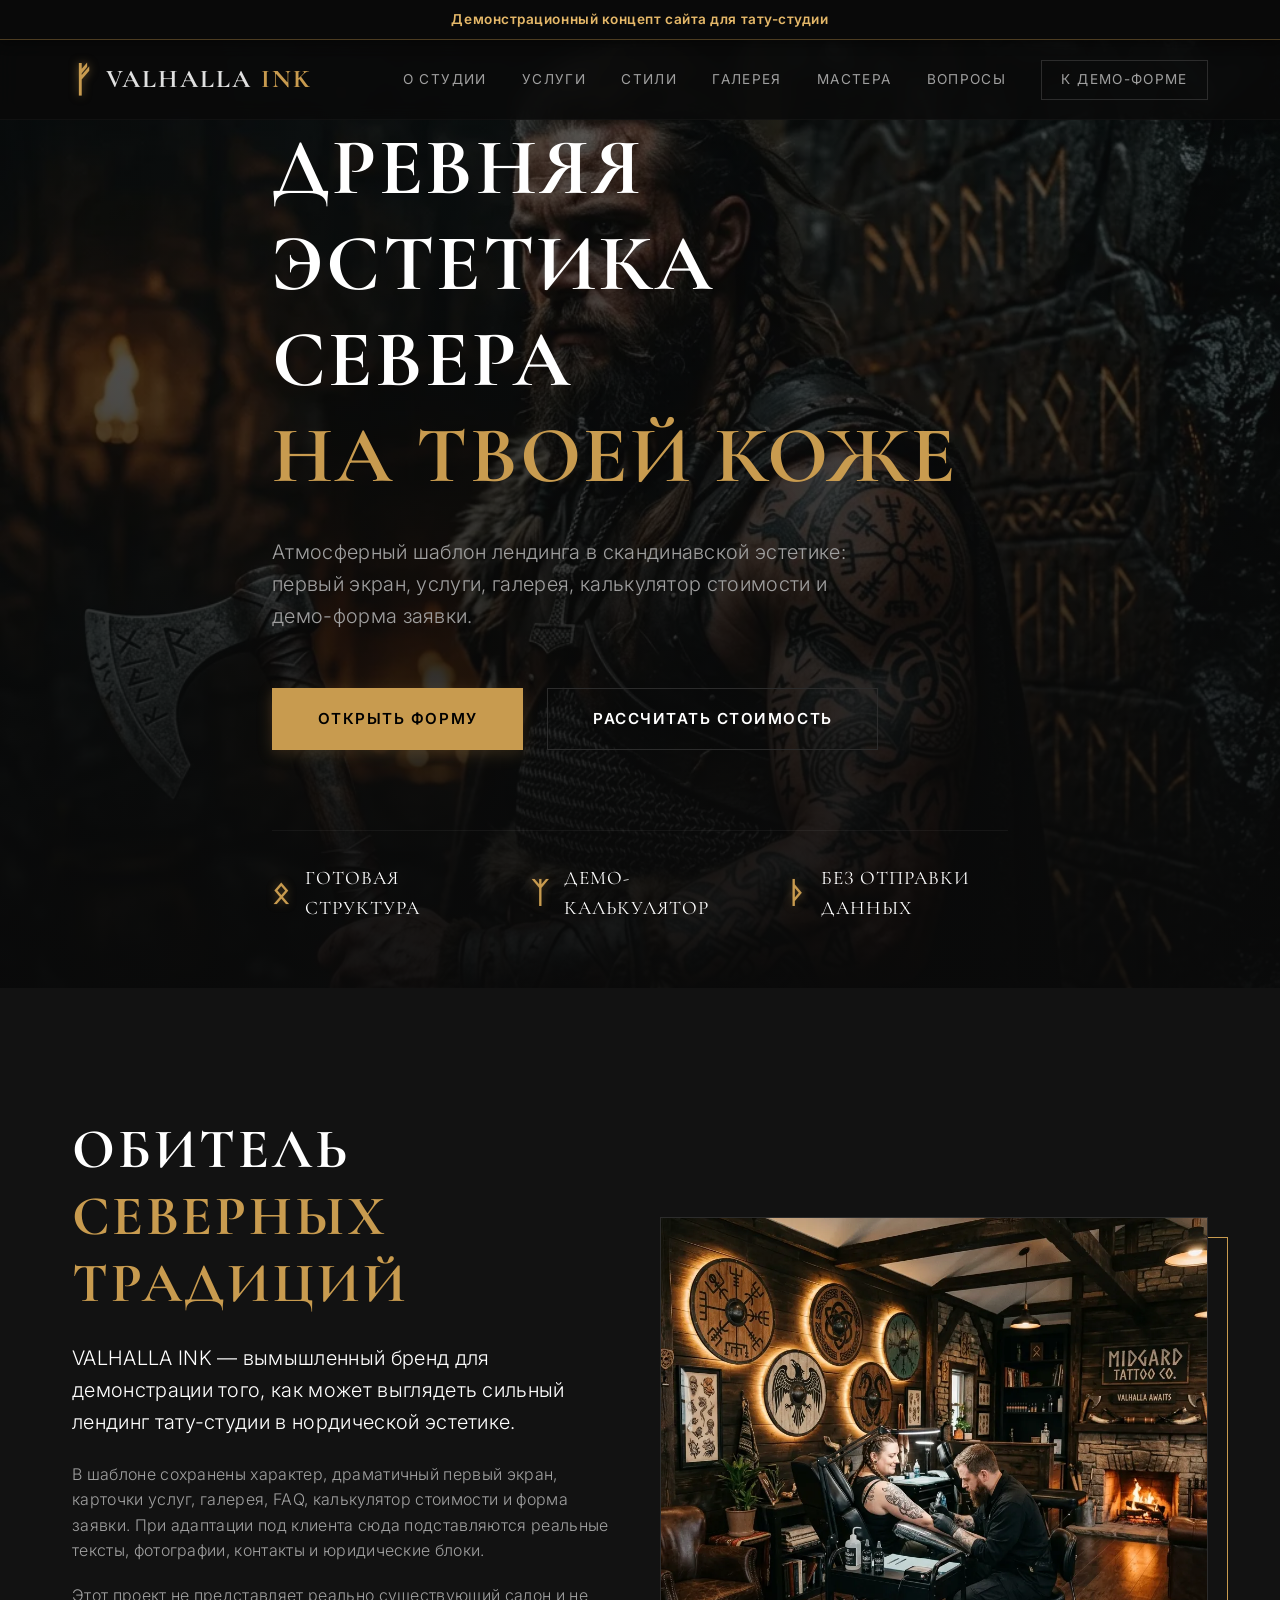
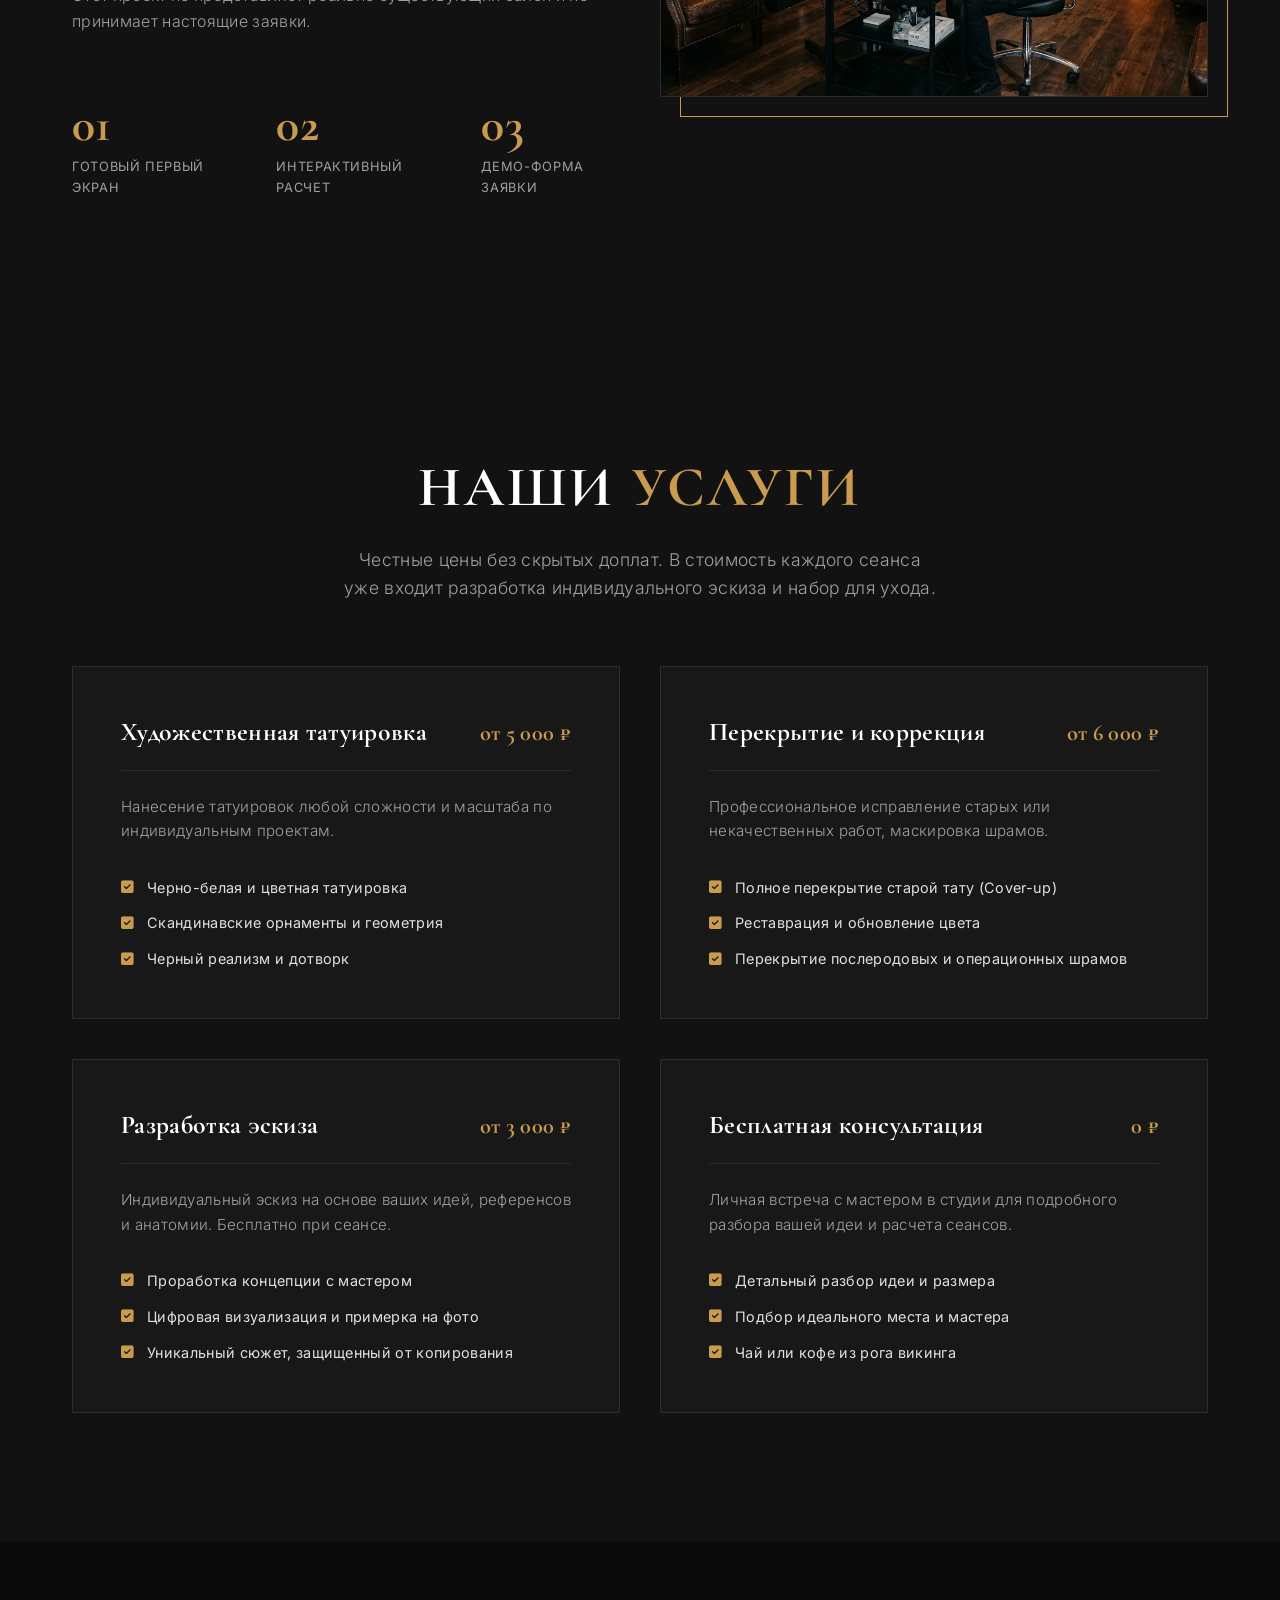
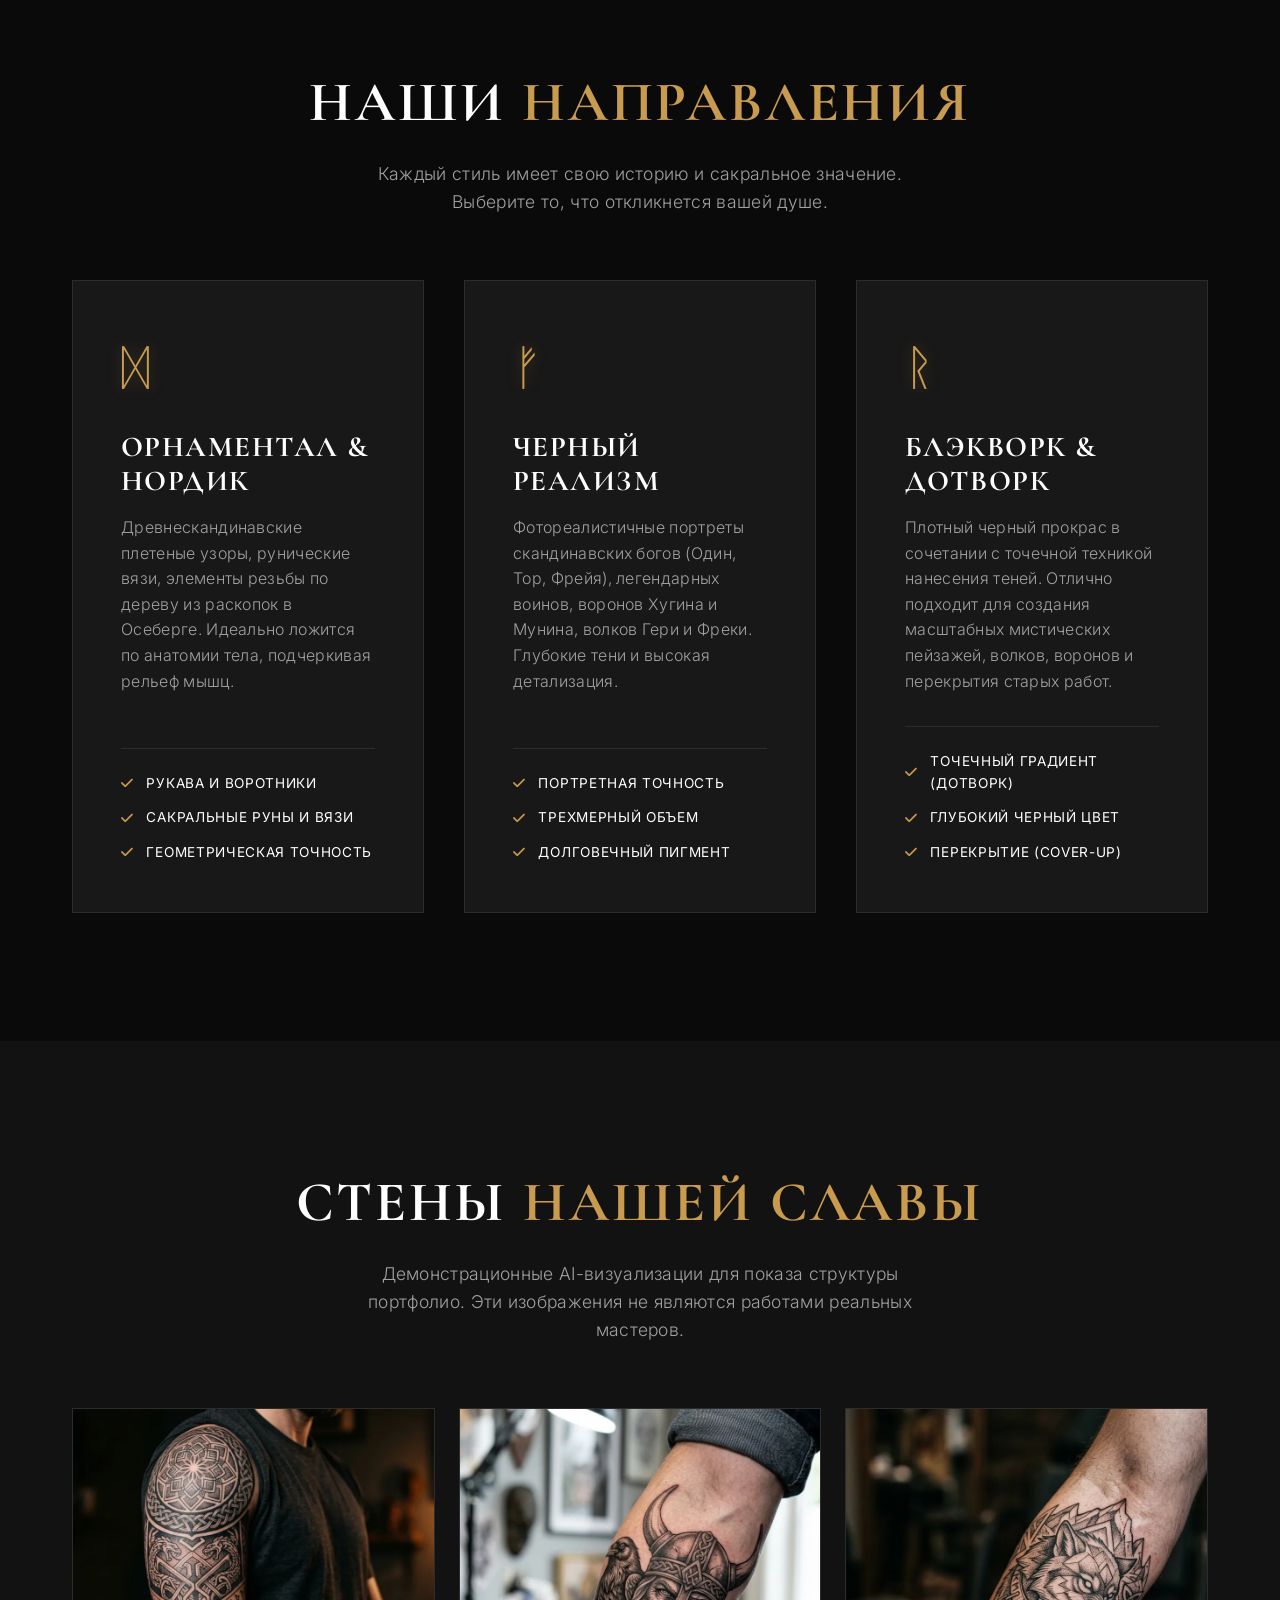
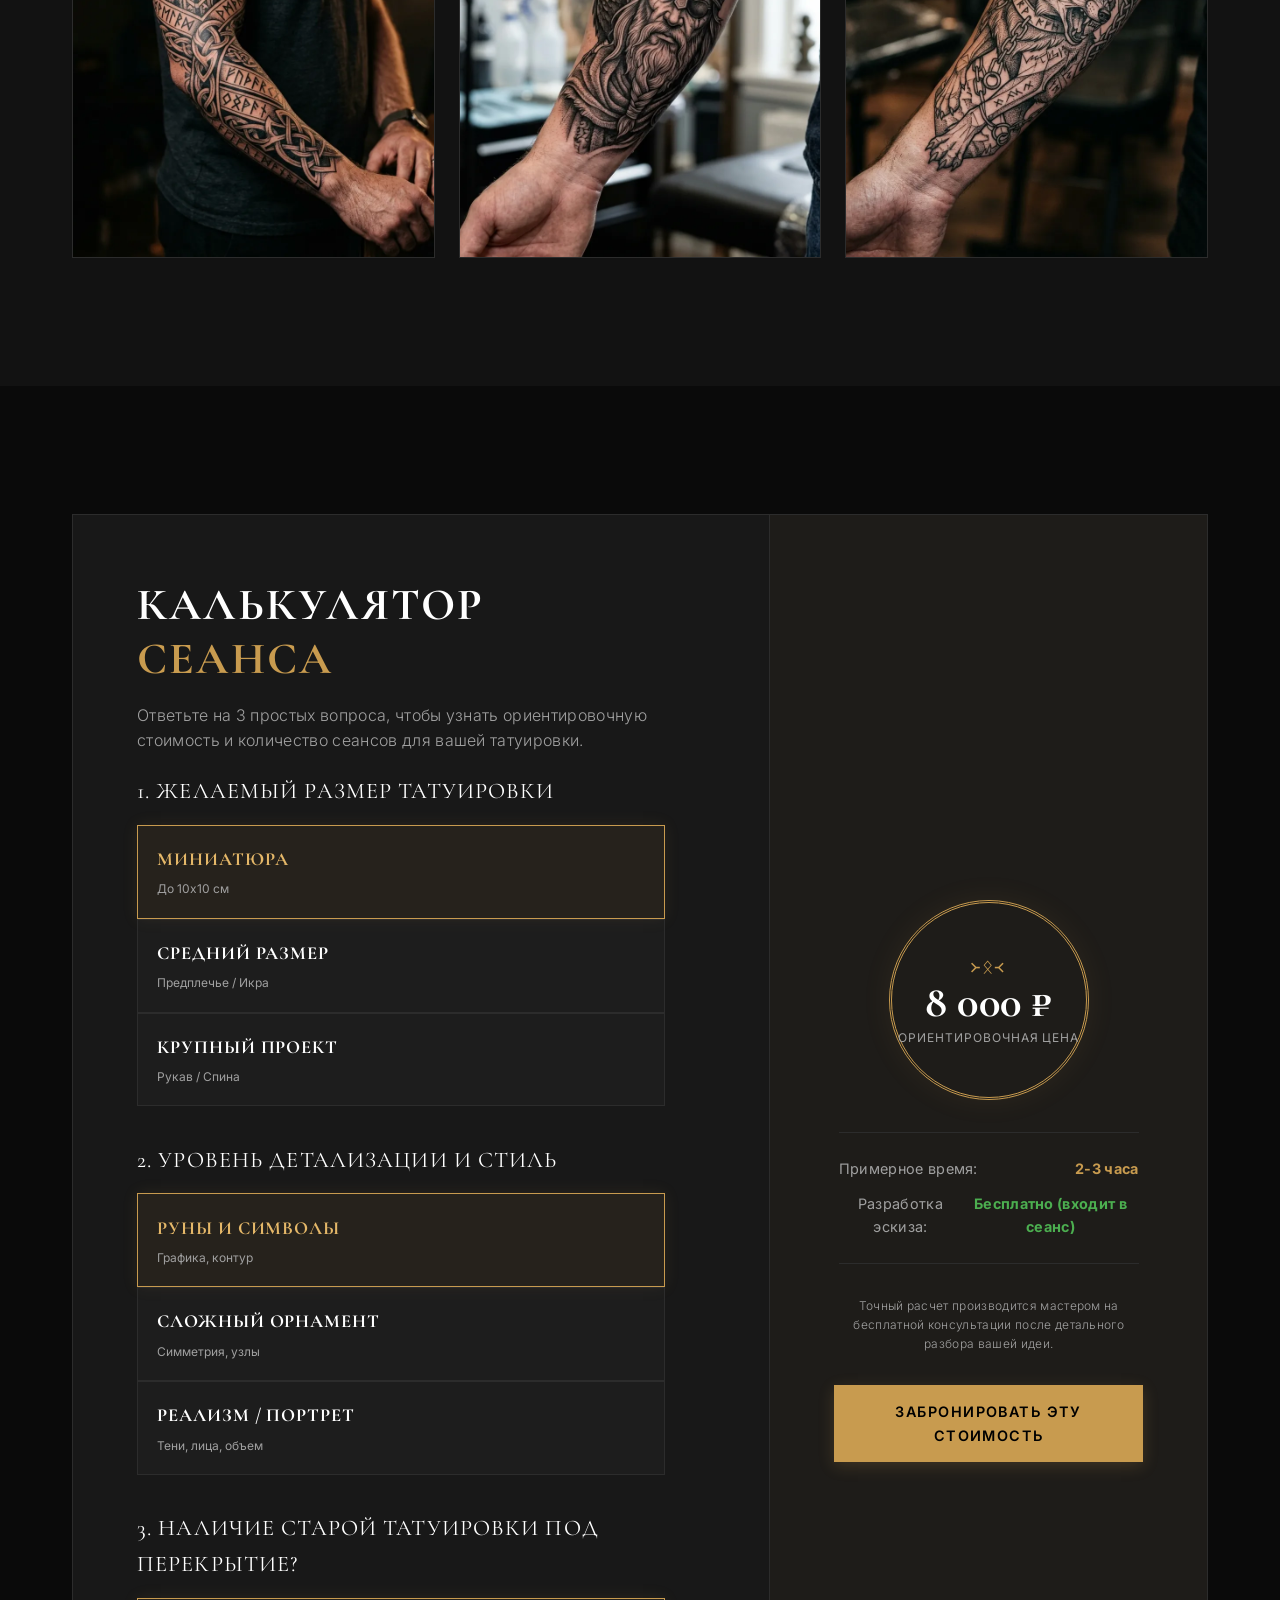
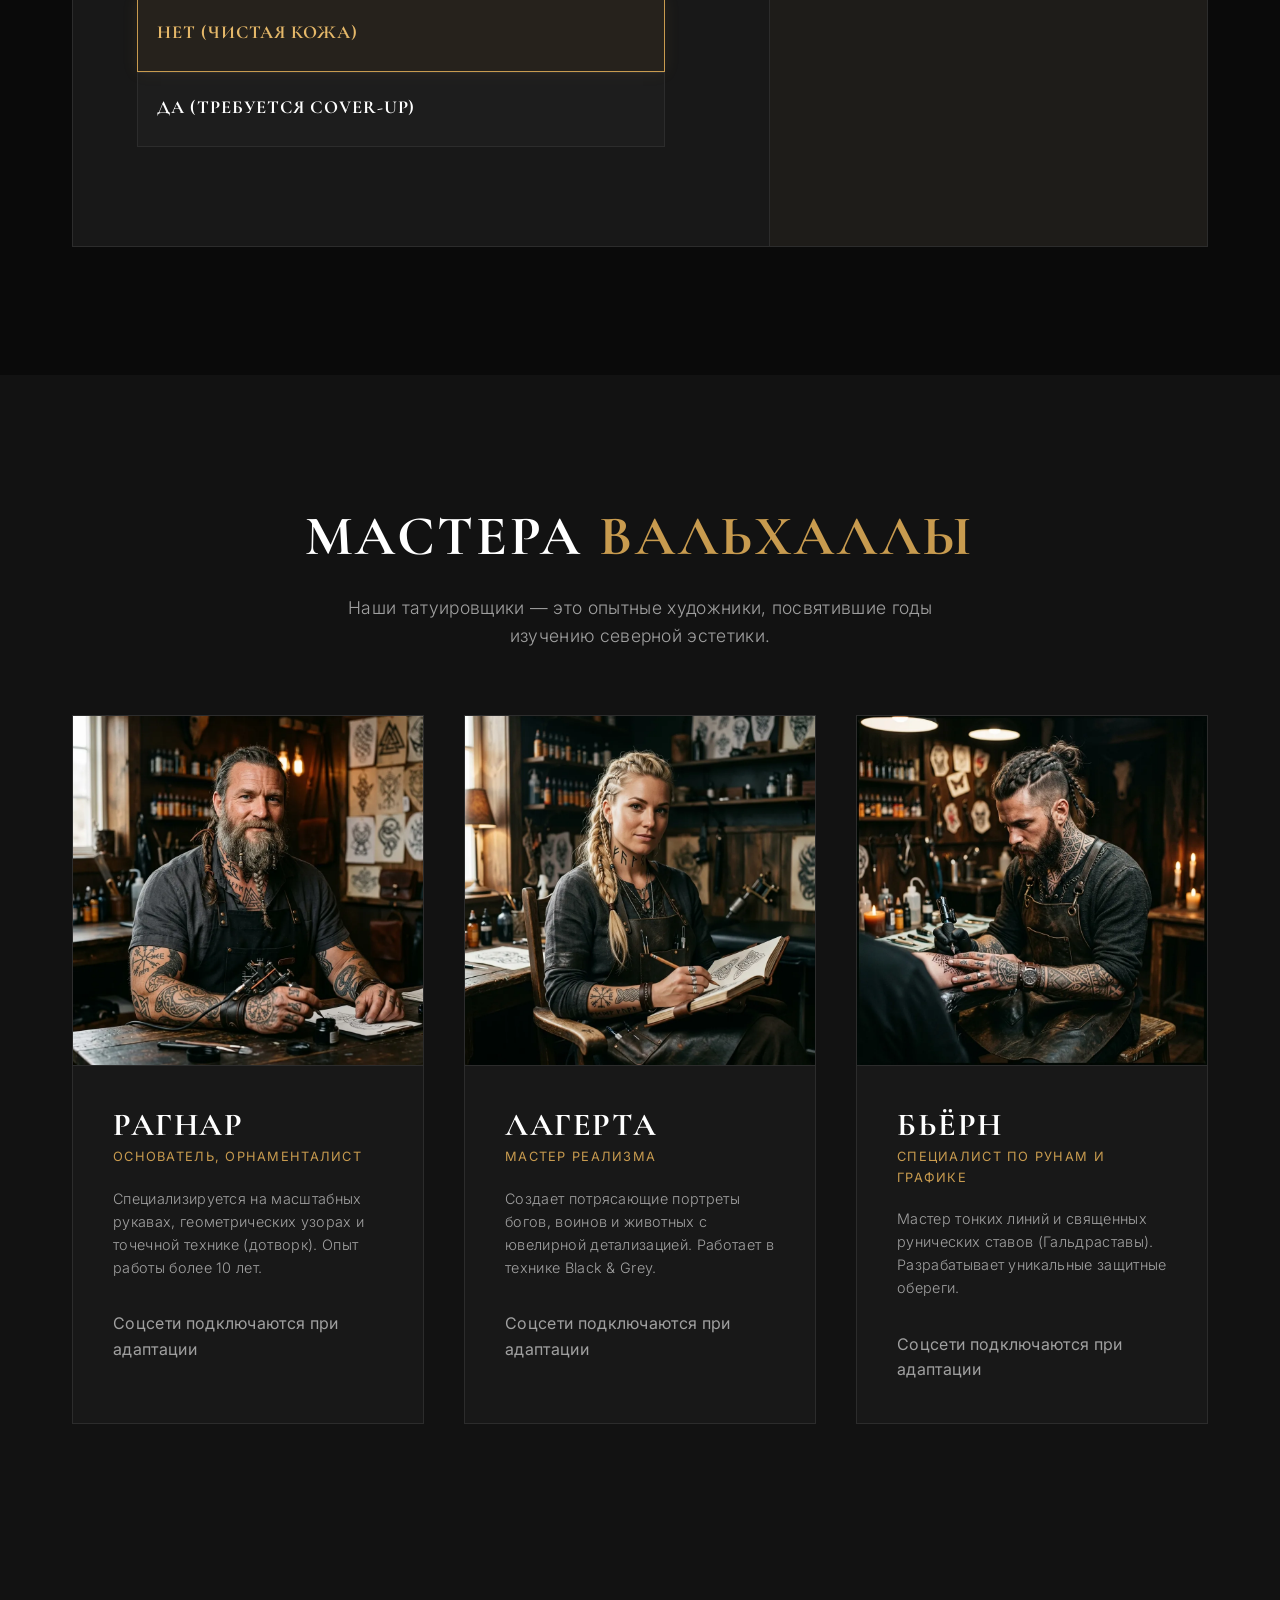
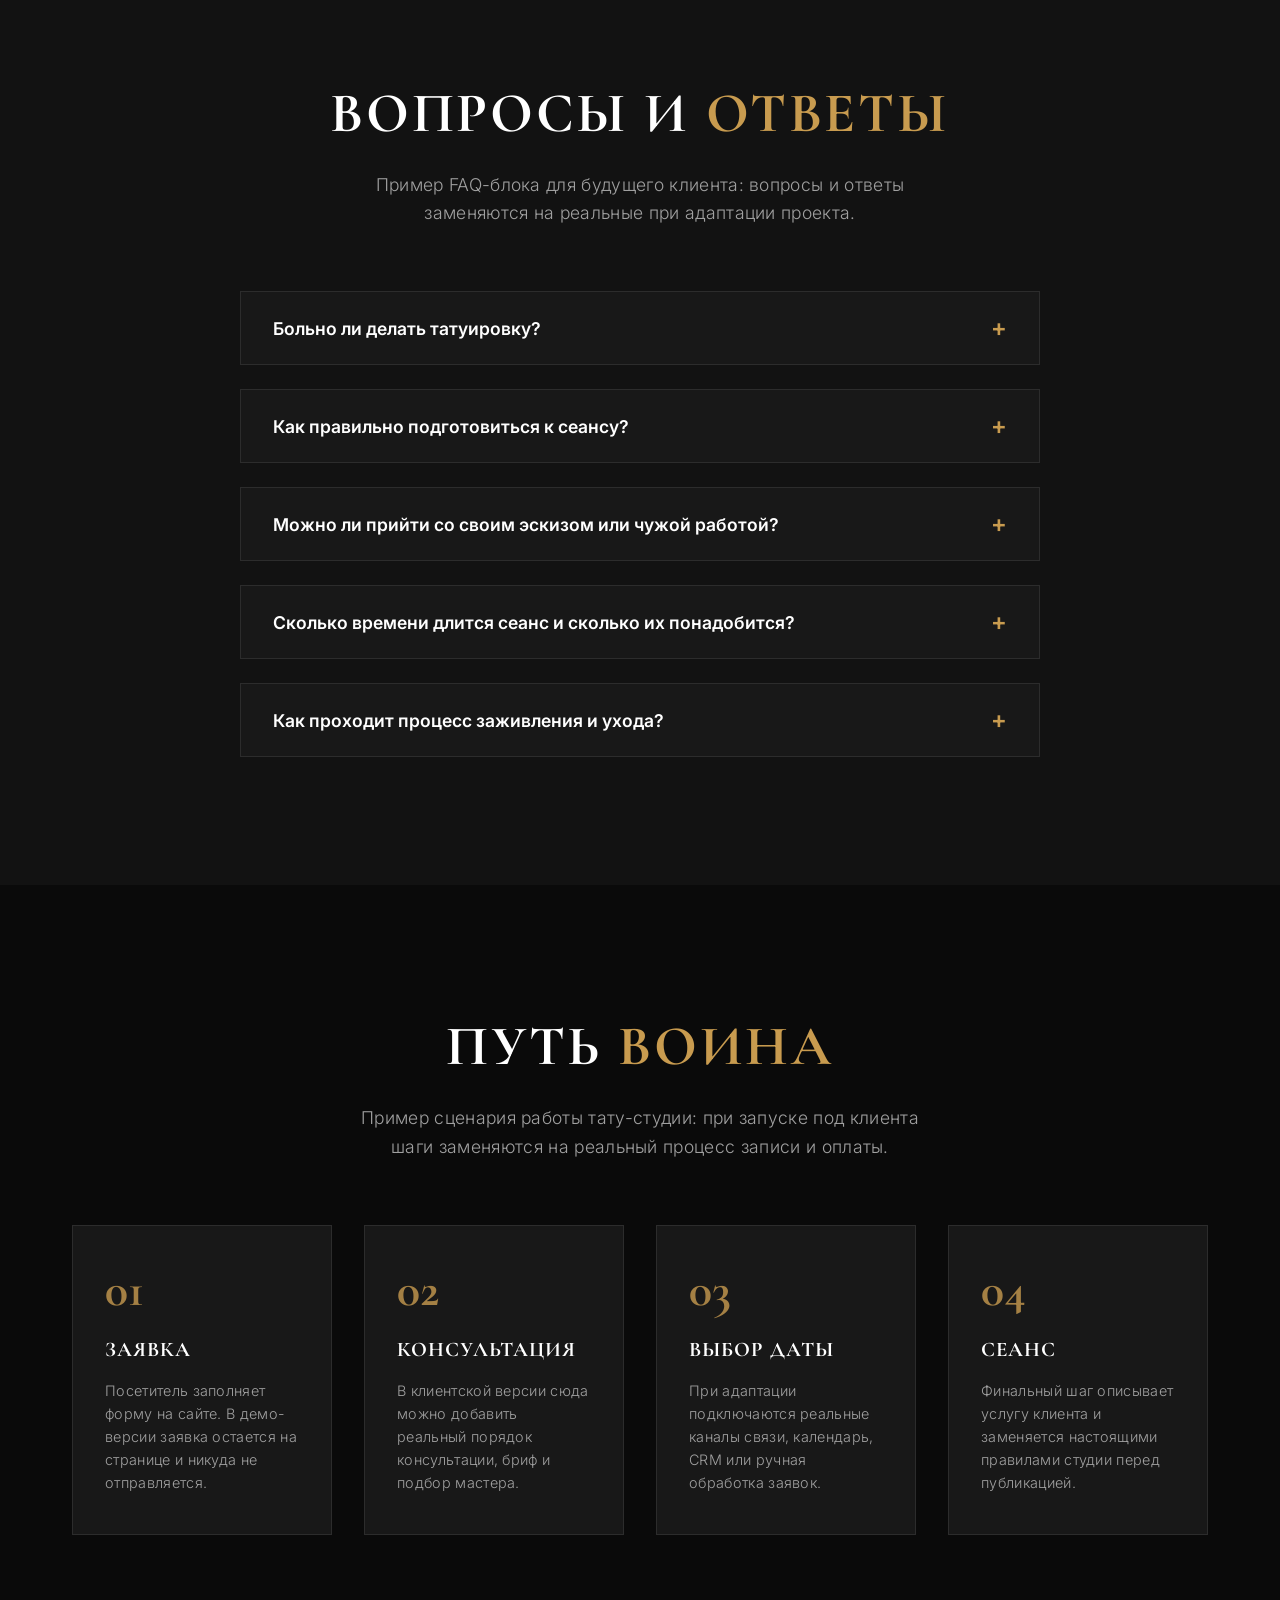
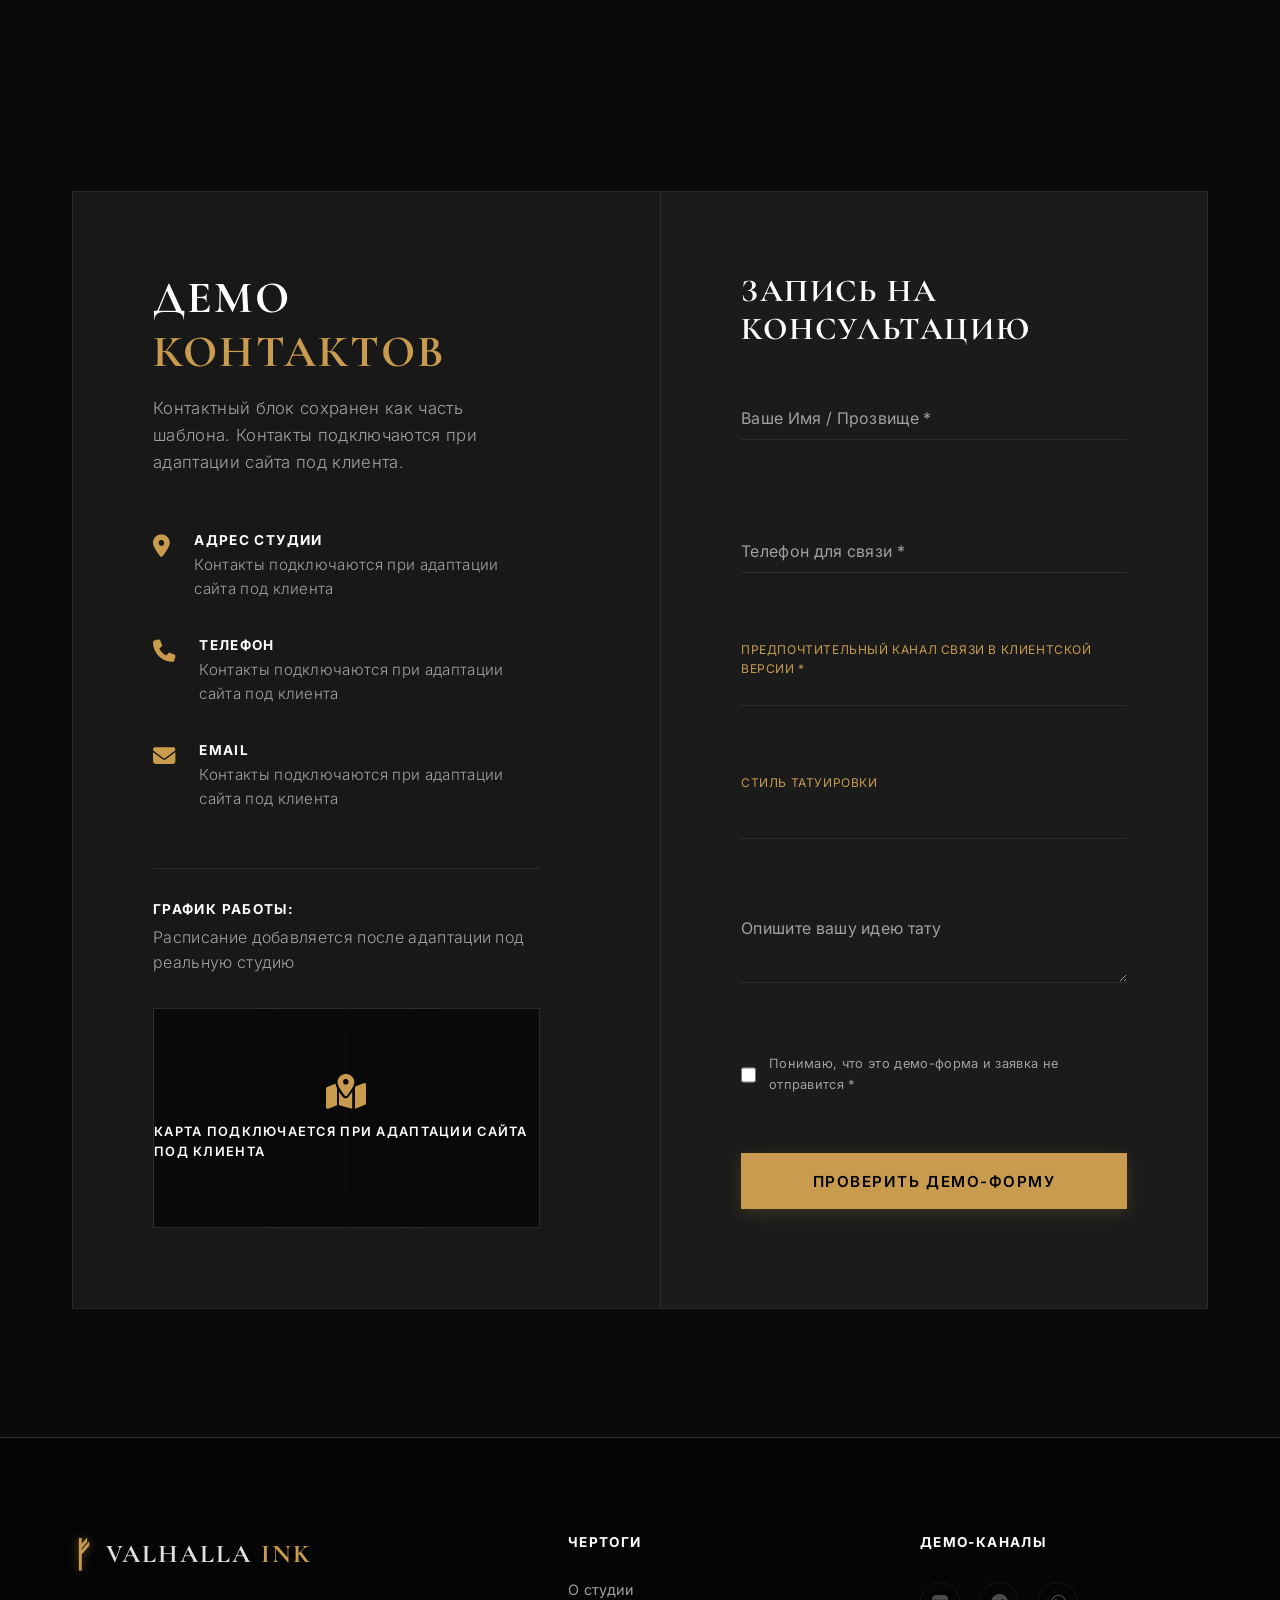
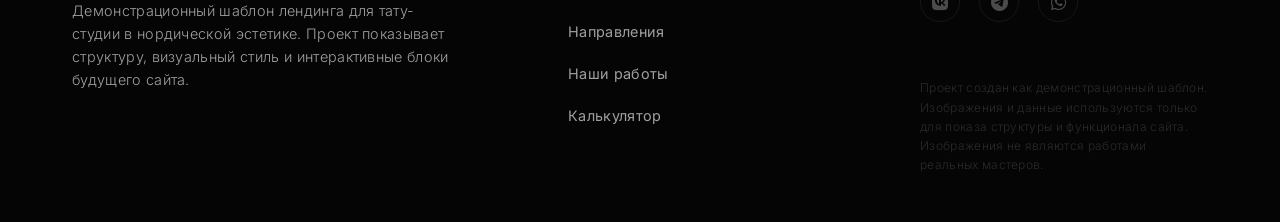
==== commit de9975bf: "feat: finalize tattoo studio demo portfolio" ====
--- a/index.html
+++ b/index.html
@@ -3,18 +3,16 @@
 <head>
     <meta charset="UTF-8">
     <meta name="viewport" content="width=device-width, initial-scale=1.0">
-    <title>Valhalla Ink — Премиум Тату-Салон в Стиле Викингов</title>
+    <title>Valhalla Ink — демонстрационный концепт сайта для тату-студии</title>
     <!-- SEO Meta Tags -->
-    <meta name="description" content="Премиум тату-салон в скандинавском и нордическом стиле. Авторские эскизы, рунические орнаменты, дотворк и черный реализм. Безукоризненная стерильность.">
-    <meta name="keywords" content="тату салон, тату викинги, скандинавские татуировки, руны тату, орнаментал тату, реализм тату, Москва тату">
+    <meta name="description" content="Демонстрационный шаблон лендинга для тату-студии в скандинавской эстетике: первый экран, галерея, калькулятор, FAQ и демо-форма без отправки данных.">
+    <meta name="keywords" content="демо сайт тату студии, шаблон лендинга, портфолио веб-разработчика, скандинавский дизайн, калькулятор стоимости">
     <meta name="robots" content="index, follow">
-    <link rel="canonical" href="">
     
     <!-- Open Graph for Social Networks -->
-    <meta property="og:title" content="Valhalla Ink — Премиум Тату-Салон в Стиле Викингов">
-    <meta property="og:description" content="Авторские скандинавские татуировки, рунические орнаменты и черный реализм. Разработка индивидуального эскиза бесплатно.">
+    <meta property="og:title" content="Valhalla Ink — демонстрационный концепт сайта для тату-студии">
+    <meta property="og:description" content="Портфолио-кейс лендинга в викинг-стиле с калькулятором, галереей, FAQ и демо-формой без отправки данных.">
     <meta property="og:type" content="website">
-    <meta property="og:url" content="">
     <meta property="og:image" content="images/hero_bg.webp">
     
     <!-- Favicon -->
@@ -32,37 +30,18 @@
     
     <link rel="stylesheet" href="style.css">
     
-    <!-- LocalBusiness Schema.org Structured Data -->
+    <!-- Demo portfolio project Schema.org Structured Data -->
     <script type="application/ld+json">
     {
       "@context": "https://schema.org",
-      "@type": "TattooParlor",
-      "name": "Valhalla Ink",
-      "image": "images/studio.webp",
-      "url": "",
-      "telephone": "+7 (495) 789-45-67",
-      "address": {
-        "@type": "PostalAddress",
-        "streetAddress": "ул. Руническая, д. 9",
-        "addressLocality": "Москва",
-        "postalCode": "101000",
-        "addressCountry": "RU"
-      },
-      "openingHoursSpecification": {
-        "@type": "OpeningHoursSpecification",
-        "dayOfWeek": [
-          "Monday",
-          "Tuesday",
-          "Wednesday",
-          "Thursday",
-          "Friday",
-          "Saturday",
-          "Sunday"
-        ],
-        "opens": "12:00",
-        "closes": "21:00"
-      },
-      "priceRange": "$$"
+      "@type": "WebPage",
+      "name": "Valhalla Ink — демонстрационный концепт сайта для тату-студии",
+      "description": "Портфолио-кейс лендинга для тату-студии в скандинавской эстетике. Изображения, контакты и бизнес-данные являются демонстрационными.",
+      "inLanguage": "ru",
+      "about": {
+        "@type": "CreativeWork",
+        "name": "Демонстрационный шаблон лендинга для тату-студии"
+      }
     }
     </script>
 </head>
@@ -82,9 +61,9 @@
                 <a href="#gallery" class="nav-link">Галерея</a>
                 <a href="#masters" class="nav-link">Мастера</a>
                 <a href="#faq" class="nav-link">Вопросы</a>
-                <a href="#contacts" class="nav-link btn btn-outline nav-btn">Записаться</a>
+                <a href="#contacts" class="nav-link btn btn-outline nav-btn">К демо-форме</a>
             </nav>
-            <button class="burger" id="burger-btn" aria-label="Открыть меню">
+            <button class="burger" id="burger-btn" aria-label="Открыть меню" aria-expanded="false" aria-controls="mobile-menu">
                 <span></span>
                 <span></span>
                 <span></span>
@@ -100,7 +79,7 @@
         <a href="#gallery" class="mobile-link">Галерея</a>
         <a href="#masters" class="mobile-link">Мастера</a>
         <a href="#faq" class="mobile-link">Вопросы</a>
-        <a href="#contacts" class="mobile-link btn btn-primary">Записаться</a>
+        <a href="#contacts" class="mobile-link btn btn-primary">К демо-форме</a>
     </div>
 
     <!-- Hero Section -->
@@ -108,23 +87,23 @@
         <div class="hero-bg" style="background-image: linear-gradient(rgba(10, 10, 10, 0.6), rgba(10, 10, 10, 0.95)), url('images/hero_bg.webp');"></div>
         <div class="container hero-content">
             <h1 class="hero-title">Древняя Эстетика Севера <br><span class="accent">На Твоей Коже</span></h1>
-            <p class="hero-subtitle">Премиальные скандинавские татуировки от лучших мастеров. Руны, орнаменты, реализм и дух викингов в каждой детали.</p>
+            <p class="hero-subtitle">Атмосферный шаблон лендинга в скандинавской эстетике: первый экран, услуги, галерея, калькулятор стоимости и демо-форма заявки.</p>
             <div class="hero-actions">
-                <a href="#contacts" class="btn btn-primary btn-lg">Занять место в Вальхалле</a>
+                <a href="#contacts" class="btn btn-primary btn-lg">Открыть форму</a>
                 <a href="#calculator" class="btn btn-outline btn-lg">Рассчитать стоимость</a>
             </div>
             <div class="hero-features">
                 <div class="feature-item">
                     <span class="feature-icon">ᛟ</span>
-                    <span class="feature-text">Авторские эскизы</span>
+                    <span class="feature-text">Готовая структура</span>
                 </div>
                 <div class="feature-item">
                     <span class="feature-icon">ᛉ</span>
-                    <span class="feature-text">100% Стерильность</span>
+                    <span class="feature-text">Демо-калькулятор</span>
                 </div>
                 <div class="feature-item">
                     <span class="feature-icon">ᚦ</span>
-                    <span class="feature-text">Пожизненный уход</span>
+                    <span class="feature-text">Без отправки данных</span>
                 </div>
             </div>
         </div>
@@ -136,22 +115,22 @@
             <div class="grid grid-2">
                 <div class="about-info">
                     <h2 class="section-title">Обитель <br><span class="accent">Северных Традиций</span></h2>
-                    <p class="text-lead">VALHALLA INK — это не просто тату-салон, а закрытый клан единомышленников, возрождающих древнюю сакральную культуру Скандинавии.</p>
-                    <p>Каждая татуировка для нас — это ритуал. Мы не делаем шаблонных «картинок из интернета». Наши художники разрабатывают индивидуальные орнаменты, основываясь на археологических находках, резьбе по дереву и камням эпохи викингов.</p>
-                    <p>Мы чтим традиции прошлого, но работаем на самом современном и безопасном оборудовании, соблюдая строжайшие медицинские стандарты стерильности.</p>
+                    <p class="text-lead">VALHALLA INK — вымышленный бренд для демонстрации того, как может выглядеть сильный лендинг тату-студии в нордической эстетике.</p>
+                    <p>В шаблоне сохранены характер, драматичный первый экран, карточки услуг, галерея, FAQ, калькулятор стоимости и форма заявки. При адаптации под клиента сюда подставляются реальные тексты, фотографии, контакты и юридические блоки.</p>
+                    <p>Этот проект не представляет реально существующий салон и не принимает настоящие заявки.</p>
                     
                     <div class="about-stats">
                         <div class="stat-item">
-                            <span class="stat-num accent">7+</span>
-                            <span class="stat-label">Лет опыта мастеров</span>
+                            <span class="stat-num accent">01</span>
+                            <span class="stat-label">Готовый первый экран</span>
                         </div>
                         <div class="stat-item">
-                            <span class="stat-num accent">3000+</span>
-                            <span class="stat-label">Довольных воинов</span>
+                            <span class="stat-num accent">02</span>
+                            <span class="stat-label">Интерактивный расчет</span>
                         </div>
                         <div class="stat-item">
-                            <span class="stat-num accent">100%</span>
-                            <span class="stat-label">Уникальность эскизов</span>
+                            <span class="stat-num accent">03</span>
+                            <span class="stat-label">Демо-форма заявки</span>
                         </div>
                     </div>
                 </div>
@@ -253,7 +232,7 @@
         <div class="container">
             <div class="text-center">
                 <h2 class="section-title">Стены <span class="accent">Нашей Славы</span></h2>
-                <p class="section-subtitle">Фотографии реальных работ, выполненных в нашей студии. Никаких чужих эскизов — только чистая гордость.</p>
+                <p class="section-subtitle">Демонстрационные AI-визуализации для показа структуры портфолио. Эти изображения не являются работами реальных мастеров.</p>
             </div>
             
             <div class="gallery-grid">
@@ -306,49 +285,49 @@
                     
                     <div class="form-group">
                         <label class="form-label">1. Желаемый размер татуировки</label>
-                        <div class="calc-options grid-3-flat">
-                            <div class="calc-opt-box active" data-name="size" data-value="small" data-price="8000" data-time="2-3 часа">
+                        <div class="calc-options grid-3-flat" role="group" aria-label="Желаемый размер татуировки">
+                            <button type="button" class="calc-opt-box active" data-name="size" data-value="small" data-price="8000" data-time="2-3 часа" aria-pressed="true">
                                 <span class="opt-title">Миниатюра</span>
                                 <span class="opt-desc">До 10х10 см</span>
-                            </div>
-                            <div class="calc-opt-box" data-name="size" data-value="medium" data-price="18000" data-time="1 сеанс (6ч)">
+                            </button>
+                            <button type="button" class="calc-opt-box" data-name="size" data-value="medium" data-price="18000" data-time="1 сеанс (6ч)" aria-pressed="false">
                                 <span class="opt-title">Средний размер</span>
                                 <span class="opt-desc">Предплечье / Икра</span>
-                            </div>
-                            <div class="calc-opt-box" data-name="size" data-value="large" data-price="45000" data-time="3-4 сеанса">
+                            </button>
+                            <button type="button" class="calc-opt-box" data-name="size" data-value="large" data-price="45000" data-time="3-4 сеанса" aria-pressed="false">
                                 <span class="opt-title">Крупный проект</span>
                                 <span class="opt-desc">Рукав / Спина</span>
-                            </div>
+                            </button>
                         </div>
                     </div>
 
                     <div class="form-group">
                         <label class="form-label">2. Уровень детализации и стиль</label>
-                        <div class="calc-options grid-3-flat">
-                            <div class="calc-opt-box active" data-name="style" data-value="rune" data-multiplier="1.0">
+                        <div class="calc-options grid-3-flat" role="group" aria-label="Уровень детализации и стиль">
+                            <button type="button" class="calc-opt-box active" data-name="style" data-value="rune" data-multiplier="1.0" aria-pressed="true">
                                 <span class="opt-title">Руны и символы</span>
                                 <span class="opt-desc">Графика, контур</span>
-                            </div>
-                            <div class="calc-opt-box" data-name="style" data-value="ornament" data-multiplier="1.2">
+                            </button>
+                            <button type="button" class="calc-opt-box" data-name="style" data-value="ornament" data-multiplier="1.2" aria-pressed="false">
                                 <span class="opt-title">Сложный орнамент</span>
                                 <span class="opt-desc">Симметрия, узлы</span>
-                            </div>
-                            <div class="calc-opt-box" data-name="style" data-value="realism" data-multiplier="1.5">
+                            </button>
+                            <button type="button" class="calc-opt-box" data-name="style" data-value="realism" data-multiplier="1.5" aria-pressed="false">
                                 <span class="opt-title">Реализм / Портрет</span>
                                 <span class="opt-desc">Тени, лица, объем</span>
-                            </div>
+                            </button>
                         </div>
                     </div>
 
                     <div class="form-group">
                         <label class="form-label">3. Наличие старой татуировки под перекрытие?</label>
-                        <div class="calc-options grid-2-flat">
-                            <div class="calc-opt-box active" data-name="coverup" data-value="no" data-add="0">
+                        <div class="calc-options grid-2-flat" role="group" aria-label="Наличие старой татуировки под перекрытие">
+                            <button type="button" class="calc-opt-box active" data-name="coverup" data-value="no" data-add="0" aria-pressed="true">
                                 <span class="opt-title">Нет (Чистая кожа)</span>
-                            </div>
-                            <div class="calc-opt-box" data-name="coverup" data-value="yes" data-add="5000">
+                            </button>
+                            <button type="button" class="calc-opt-box" data-name="coverup" data-value="yes" data-add="5000" aria-pressed="false">
                                 <span class="opt-title">Да (Требуется Cover-Up)</span>
-                            </div>
+                            </button>
                         </div>
                     </div>
                 </div>
@@ -397,11 +376,7 @@
                         <span class="master-role accent">Основатель, орнаменталист</span>
                         <p class="master-bio">Специализируется на масштабных рукавах, геометрических узорах и точечной технике (дотворк). Опыт работы более 10 лет.</p>
                         <div class="master-socials">
-                            <!-- Instagram закомментирован из-за ограничений доступа в РФ. Основные соцсети — VK и Telegram.
-                            <a href="#" class="master-social-link" aria-label="Instagram"><i class="fa-brands fa-instagram"></i></a>
-                            -->
-                            <a href="#" class="master-social-link" aria-label="VK"><i class="fa-brands fa-vk"></i></a>
-                            <a href="#" class="master-social-link" aria-label="Telegram"><i class="fa-brands fa-telegram"></i></a>
+                            <span class="text-muted">Соцсети подключаются при адаптации</span>
                         </div>
                     </div>
                 </div>
@@ -414,11 +389,7 @@
                         <span class="master-role accent">Мастер реализма</span>
                         <p class="master-bio">Создает потрясающие портреты богов и воинов с ювелирной детализацией. Работает в технике Black & Grey.</p>
                         <div class="master-socials">
-                            <!-- Instagram закомментирован из-за ограничений доступа в РФ. Основные соцсети — VK и Telegram.
-                            <a href="#" class="master-social-link" aria-label="Instagram"><i class="fa-brands fa-instagram"></i></a>
-                            -->
-                            <a href="#" class="master-social-link" aria-label="VK"><i class="fa-brands fa-vk"></i></a>
-                            <a href="#" class="master-social-link" aria-label="Telegram"><i class="fa-brands fa-telegram"></i></a>
+                            <span class="text-muted">Соцсети подключаются при адаптации</span>
                         </div>
                     </div>
                 </div>
@@ -431,11 +402,7 @@
                         <span class="master-role accent">Специалист по рунам и графике</span>
                         <p class="master-bio">Мастер тонких линий и священных рунических ставов (Гальдраставы). Разрабатывает уникальные защитные обереги.</p>
                         <div class="master-socials">
-                            <!-- Instagram закомментирован из-за ограничений доступа в РФ. Основные соцсети — VK и Telegram.
-                            <a href="#" class="master-social-link" aria-label="Instagram"><i class="fa-brands fa-instagram"></i></a>
-                            -->
-                            <a href="#" class="master-social-link" aria-label="VK"><i class="fa-brands fa-vk"></i></a>
-                            <a href="#" class="master-social-link" aria-label="Telegram"><i class="fa-brands fa-telegram"></i></a>
+                            <span class="text-muted">Соцсети подключаются при адаптации</span>
                         </div>
                     </div>
                 </div>
@@ -448,7 +415,7 @@
         <div class="container">
             <div class="text-center">
                 <h2 class="section-title">Вопросы и <span class="accent">Ответы</span></h2>
-                <p class="section-subtitle">Отвечаем на частые опасения и вопросы воинов перед первым шагом в наш чертог.</p>
+                <p class="section-subtitle">Пример FAQ-блока для будущего клиента: вопросы и ответы заменяются на реальные при адаптации проекта.</p>
             </div>
             <div class="faq-container" id="faq-container">
                 <!-- FAQ items populated dynamically from config.js -->
@@ -461,28 +428,28 @@
         <div class="container">
             <div class="text-center">
                 <h2 class="section-title">Путь <span class="accent">Воина</span></h2>
-                <p class="section-subtitle">От идеи в твоей голове до вечного знака на твоей коже — всего 4 простых шага.</p>
+                <p class="section-subtitle">Пример сценария работы тату-студии: при запуске под клиента шаги заменяются на реальный процесс записи и оплаты.</p>
             </div>
             <div class="steps-grid">
                 <div class="step-card card-premium">
                     <div class="step-num accent">01</div>
                     <h3>Заявка</h3>
-                    <p>Заполни форму на сайте или напиши нам в мессенджер. Мы свяжемся с тобой для первого знакомства.</p>
+                    <p>Посетитель заполняет форму на сайте. В демо-версии заявка остается на странице и никуда не отправляется.</p>
                 </div>
                 <div class="step-card card-premium">
                     <div class="step-num accent">02</div>
                     <h3>Консультация</h3>
-                    <p>Бесплатно обсудим твою идею, подберем мастера и сделаем предварительный набросок эскиза.</p>
+                    <p>В клиентской версии сюда можно добавить реальный порядок консультации, бриф и подбор мастера.</p>
                 </div>
                 <div class="step-card card-premium">
                     <div class="step-num accent">03</div>
                     <h3>Выбор даты</h3>
-                    <p>Согласуем удобное время сеанса. Для бронирования даты вносится небольшой фиксированный залог.</p>
+                    <p>При адаптации подключаются реальные каналы связи, календарь, CRM или ручная обработка заявок.</p>
                 </div>
                 <div class="step-card card-premium">
                     <div class="step-num accent">04</div>
                     <h3>Сеанс</h3>
-                    <p>Приходи в назначенный час. Наносим татуировку в уютной атмосфере и дарим набор для ухода.</p>
+                    <p>Финальный шаг описывает услугу клиента и заменяется настоящими правилами студии перед публикацией.</p>
                 </div>
             </div>
         </div>
@@ -493,49 +460,49 @@
         <div class="container">
             <div class="grid grid-2 card-premium contact-wrapper">
                 <div class="contact-info-block">
-                    <h2 class="section-title-sm">Приди на <span class="accent">Совет Клана</span></h2>
-                    <p class="contact-desc">Заполни форму, чтобы получить бесплатную консультацию. Мы поможем определиться с идеей, разработаем эскиз и рассчитаем точное время.</p>
+                    <h2 class="section-title-sm">Демо <span class="accent">Контактов</span></h2>
+                    <p class="contact-desc">Контактный блок сохранен как часть шаблона. Контакты подключаются при адаптации сайта под клиента.</p>
                     
                     <div class="contact-list">
                         <div class="contact-item">
                             <i class="fa-solid fa-location-dot contact-icon" aria-hidden="true"></i>
                             <div>
-                                <h4>Адрес Чертога</h4>
-                                <p class="cfg-address">г. Москва, ул. Руническая, д. 9 (м. Курская)</p>
+                                <h4>Адрес студии</h4>
+                                <p class="cfg-address">Контакты подключаются при адаптации сайта под клиента</p>
                             </div>
                         </div>
                         
                         <div class="contact-item">
                             <i class="fa-solid fa-phone contact-icon" aria-hidden="true"></i>
                             <div>
-                                <h4>Связь с ярлом</h4>
-                                <p><a href="tel:+74957894567" class="cfg-phone">+7 (495) 789-45-67</a></p>
+                                <h4>Телефон</h4>
+                                <p><span class="cfg-phone">Контакты подключаются при адаптации сайта под клиента</span></p>
                             </div>
                         </div>
 
                         <div class="contact-item">
                             <i class="fa-solid fa-envelope contact-icon" aria-hidden="true"></i>
                             <div>
-                                <h4>Почта воронов</h4>
-                                <p><a href="mailto:demo@valhalla-ink-studio.example" class="cfg-email">demo@valhalla-ink-studio.example</a></p>
+                                <h4>Email</h4>
+                                <p><span class="cfg-email">Контакты подключаются при адаптации сайта под клиента</span></p>
                             </div>
                         </div>
                     </div>
 
                     <div class="working-hours">
-                        <h4>Часы приема воинов:</h4>
-                        <p class="cfg-hours">Каждый день без выходных с 12:00 до 21:00</p>
+                        <h4>График работы:</h4>
+                        <p class="cfg-hours">Расписание добавляется после адаптации под реальную студию</p>
                     </div>
                     
                     <!-- Map Placeholder Widget -->
                     <div class="map-placeholder-wrapper">
-                        <a href="https://yandex.ru/maps/-/CDuP5B9D" target="_blank" rel="noopener" class="map-placeholder-link" id="cfg-map-link">
+                        <div class="map-placeholder-link is-disabled" id="cfg-map-link" aria-label="Демонстрационная карта без ссылки">
                             <div class="map-overlay">
                                 <i class="fa-solid fa-map-location-dot map-placeholder-icon" aria-hidden="true"></i>
-                                <span>Открыть интерактивную карту</span>
+                                <span>Карта подключается при адаптации сайта под клиента</span>
                             </div>
                             <div class="map-static-bg"></div>
-                        </a>
+                        </div>
                     </div>
                 </div>
 
@@ -562,7 +529,7 @@
                                 <option value="WhatsApp">WhatsApp</option>
                                 <option value="Звонок">Телефонный звонок</option>
                             </select>
-                            <label for="user-contact-method" class="floating-label select-label">Как с вами связаться? *</label>
+                            <label for="user-contact-method" class="floating-label select-label">Предпочтительный канал связи в клиентской версии *</label>
                             <span class="error-label" id="method-error"></span>
                         </div>
 
@@ -584,20 +551,20 @@
 
                         <div class="form-checkbox-group">
                             <div class="form-checkbox">
-                                <input type="checkbox" id="user-agreed" required checked>
-                                <label for="user-agreed">Я соглашаюсь на обработку персональных данных и готов к боли *</label>
+                                <input type="checkbox" id="user-agreed" required>
+                                <label for="user-agreed">Понимаю, что это демо-форма и заявка не отправится *</label>
                             </div>
                             <span class="error-label" id="agreement-error"></span>
                         </div>
 
-                        <button type="submit" class="btn btn-primary btn-block btn-lg" id="submit-btn">Отправить зов</button>
+                        <button type="submit" class="btn btn-primary btn-block btn-lg" id="submit-btn">Проверить демо-форму</button>
                     </form>
                     
                     <!-- Success Message Widget -->
                     <div id="form-success" class="form-success-message hidden">
                         <span class="success-rune">᚛ᛗ᚜</span>
-                        <h3 id="success-title">Твой зов услышан!</h3>
-                        <p id="success-text">Мастер свяжется с тобой в течение 30 минут, чтобы согласовать время консультации.</p>
+                        <h3 id="success-title">Демо-форма</h3>
+                        <p id="success-text">Демо-форма: заявка не отправляется. В версии для клиента подключаются Telegram, почта или CRM.</p>
                         <button class="btn btn-outline" id="reset-form-btn">Отправить еще раз</button>
                     </div>
                 </div>
@@ -613,7 +580,7 @@
                     <span class="rune-logo">ᚠ</span>
                     <span class="logo-text">VALHALLA <span class="accent">INK</span></span>
                 </a>
-                <p class="footer-desc">Премиум татуировки, вдохновленные наследием древнего Севера. Только индивидуальный подход, безукоризненная стерильность и преданность искусству.</p>
+                <p class="footer-desc">Демонстрационный шаблон лендинга для тату-студии в нордической эстетике. Проект показывает структуру, визуальный стиль и интерактивные блоки будущего сайта.</p>
             </div>
             <div class="footer-links">
                 <h4>Чертоги</h4>
@@ -623,16 +590,13 @@
                 <a href="#calculator" class="footer-link">Калькулятор</a>
             </div>
             <div class="footer-social">
-                <h4>Связаться</h4>
+                <h4>Демо-каналы</h4>
                 <div class="social-icons">
-                    <a href="#" class="social-icon" aria-label="VKontakte"><i class="fa-brands fa-vk"></i></a>
-                    <!-- Instagram закомментирован из-за ограничений доступа в РФ. Основные соцсети — VK и Telegram.
-                    <a href="#" class="social-icon" aria-label="Instagram"><i class="fa-brands fa-instagram"></i></a>
-                    -->
-                    <a href="#" class="social-icon" aria-label="Telegram"><i class="fa-brands fa-telegram"></i></a>
-                    <a href="#" class="social-icon" aria-label="WhatsApp"><i class="fa-brands fa-whatsapp"></i></a>
-                </div>
-                <p class="legal-text">© 2026 VALHALLA INK. Все права защищены. 18+</p>
+                    <span class="social-icon is-disabled" aria-label="VKontakte подключается при адаптации"><i class="fa-brands fa-vk"></i></span>
+                    <span class="social-icon is-disabled" aria-label="Telegram подключается при адаптации"><i class="fa-brands fa-telegram"></i></span>
+                    <span class="social-icon is-disabled" aria-label="WhatsApp подключается при адаптации"><i class="fa-brands fa-whatsapp"></i></span>
+                </div>
+                <p class="legal-text">Проект создан как демонстрационный шаблон. Изображения и данные используются только для показа структуры и функционала сайта. Изображения не являются работами реальных мастеров.</p>
             </div>
         </div>
     </footer>
--- a/style.css
+++ b/style.css
@@ -38,6 +38,8 @@
     scroll-behavior: smooth;
     font-size: 16px;
     scroll-padding-top: calc(var(--demo-badge-height, 0px) + var(--header-height, 80px));
+    max-width: 100%;
+    overflow-x: hidden;
 }
 
 body {
@@ -47,6 +49,10 @@
     line-height: 1.6;
     overflow-x: hidden;
     letter-spacing: 0.02em;
+}
+
+body.no-scroll {
+    overflow: hidden;
 }
 
 img {
@@ -176,6 +182,8 @@
     transition: var(--transition);
     position: relative;
     overflow: hidden;
+    max-width: 100%;
+    text-align: center;
 }
 
 .btn-lg {
@@ -340,10 +348,10 @@
 /* Mobile Menu */
 .mobile-menu {
     position: fixed;
-    top: 0;
+    top: var(--demo-badge-height, 0px);
     left: 0;
     width: 100%;
-    height: 100vh;
+    height: calc(100dvh - var(--demo-badge-height, 0px));
     background-color: var(--bg-primary);
     z-index: 99;
     display: flex;
@@ -351,7 +359,8 @@
     justify-content: center;
     align-items: center;
     gap: 2rem;
-    padding: 2rem;
+    padding: calc(var(--header-height, 80px) + 2rem) 2rem 3rem;
+    overflow-y: auto;
     transform: translateY(-100%);
     transition: transform 0.5s cubic-bezier(0.77, 0, 0.175, 1);
 }
@@ -369,6 +378,12 @@
 
 .mobile-link:hover {
     color: var(--color-accent);
+}
+
+.mobile-link.btn {
+    font-family: var(--font-body);
+    font-size: 0.9rem;
+    letter-spacing: 0.08em;
 }
 
 @media (max-width: 992px) {
@@ -381,7 +396,7 @@
 ---------------------------------------------------- */
 .hero {
     position: relative;
-    min-height: 100vh;
+    min-height: 100dvh;
     display: flex;
     align-items: center;
     padding-top: 80px;
@@ -411,6 +426,20 @@
     text-transform: uppercase;
     letter-spacing: 0.03em;
     margin-bottom: 2rem;
+}
+
+.hero-demo-note {
+    display: inline-flex;
+    align-items: center;
+    color: var(--color-accent-light);
+    border: 1px solid rgba(200, 155, 79, 0.45);
+    background-color: rgba(10, 10, 10, 0.55);
+    padding: 0.45rem 0.8rem;
+    margin-bottom: 1.5rem;
+    font-size: 0.75rem;
+    font-weight: 600;
+    text-transform: uppercase;
+    letter-spacing: 0.08em;
 }
 
 .hero-subtitle {
@@ -457,6 +486,12 @@
     .hero-title { font-size: 3.2rem; }
     .hero-actions { flex-direction: column; gap: 1rem; }
     .hero-features { flex-direction: column; gap: 1.5rem; }
+    .hero-actions .btn {
+        width: 100%;
+        padding: 1rem 1.2rem;
+        white-space: normal;
+        text-align: center;
+    }
 }
 
 /* ----------------------------------------------------
@@ -499,8 +534,10 @@
     color: var(--color-text-muted);
 }
 
+/* Prevent wrapper from stretching in grid to fix gold border layout */
 .about-image-wrapper {
     position: relative;
+    align-self: center;
 }
 
 .about-image {
@@ -673,6 +710,22 @@
 @media (max-width: 992px) {
     .gallery-grid { grid-template-columns: 1fr; }
     .gallery-item { height: 350px; }
+    .gallery-overlay {
+        opacity: 1;
+        padding: 2rem;
+    }
+    .gallery-info {
+        transform: translateY(0);
+    }
+}
+
+@media (hover: none), (pointer: coarse) {
+    .gallery-overlay {
+        opacity: 1;
+    }
+    .gallery-info {
+        transform: translateY(0);
+    }
 }
 
 /* ----------------------------------------------------
@@ -690,6 +743,7 @@
 
 .calc-inputs {
     padding: 4rem;
+    min-width: 0;
 }
 
 .calc-results {
@@ -700,6 +754,7 @@
     flex-direction: column;
     justify-content: center;
     align-items: center;
+    min-width: 0;
 }
 
 @media (max-width: 992px) {
@@ -741,11 +796,18 @@
     display: flex;
     flex-direction: column;
     justify-content: center;
-}
-
-.calc-opt-box:hover {
+    color: inherit;
+    font: inherit;
+    width: 100%;
+    appearance: none;
+    -webkit-appearance: none;
+}
+
+.calc-opt-box:hover,
+.calc-opt-box:focus-visible {
     border-color: var(--color-accent-dark);
     background-color: rgba(255, 255, 255, 0.04);
+    outline: none;
 }
 
 .calc-opt-box.active {
@@ -965,12 +1027,14 @@
 
 .contact-info-block {
     padding: 5rem;
+    min-width: 0;
 }
 
 .contact-form-block {
     padding: 5rem;
     background-color: rgba(255, 255, 255, 0.01);
     border-left: 1px solid var(--color-border);
+    min-width: 0;
 }
 
 @media (max-width: 992px) {
@@ -1272,6 +1336,16 @@
     transform: translateY(-3px);
 }
 
+.is-disabled {
+    cursor: default;
+    pointer-events: none;
+}
+
+.social-icon.is-disabled {
+    opacity: 0.45;
+    box-shadow: none;
+}
+
 .legal-text {
     font-size: 0.75rem;
     color: rgba(255,255,255,0.15);
@@ -1285,10 +1359,10 @@
 
 /* Demo Badge */
 .demo-badge {
-    background-color: #ff9800;
-    color: #000000;
+    background-color: rgba(10, 10, 10, 0.96);
+    color: var(--color-accent-light);
     text-align: center;
-    padding: 0.6rem 1rem;
+    padding: 0.55rem 1rem;
     font-size: 0.85rem;
     font-weight: 600;
     position: fixed;
@@ -1296,8 +1370,10 @@
     left: 0;
     width: 100%;
     z-index: 9999;
-    box-shadow: 0 4px 10px rgba(0,0,0,0.4);
+    border-bottom: 1px solid rgba(200, 155, 79, 0.35);
+    box-shadow: 0 4px 10px rgba(0,0,0,0.35);
     font-family: var(--font-body);
+    letter-spacing: 0.04em;
 }
 
 .demo-badge span {
@@ -1430,6 +1506,9 @@
 }
 
 .faq-question {
+    width: 100%;
+    border: 0;
+    background: transparent;
     padding: 1.5rem 2rem;
     font-family: var(--font-body);
     font-size: 1.1rem;
@@ -1441,6 +1520,12 @@
     align-items: center;
     user-select: none;
     transition: var(--transition);
+    text-align: left;
+}
+
+.faq-question:focus-visible {
+    outline: 2px solid var(--color-accent);
+    outline-offset: -2px;
 }
 
 .faq-question::after {
@@ -1564,7 +1649,7 @@
     z-index: 2;
 }
 
-.map-placeholder-link:hover .map-overlay {
+.map-placeholder-link:not(.is-disabled):hover .map-overlay {
     background-color: rgba(200, 155, 79, 0.25);
     color: var(--color-accent-light);
 }
@@ -1741,7 +1826,9 @@
     
     /* Ensure the mobile menu aligns correctly and doesn't overlap text */
     .mobile-menu {
-        padding: 8rem 2rem 4rem 2rem;
+        justify-content: flex-start;
+        gap: 1.2rem;
+        padding: calc(var(--header-height, 76px) + 2rem) 1.2rem 2rem;
     }
     
     .mobile-link {
